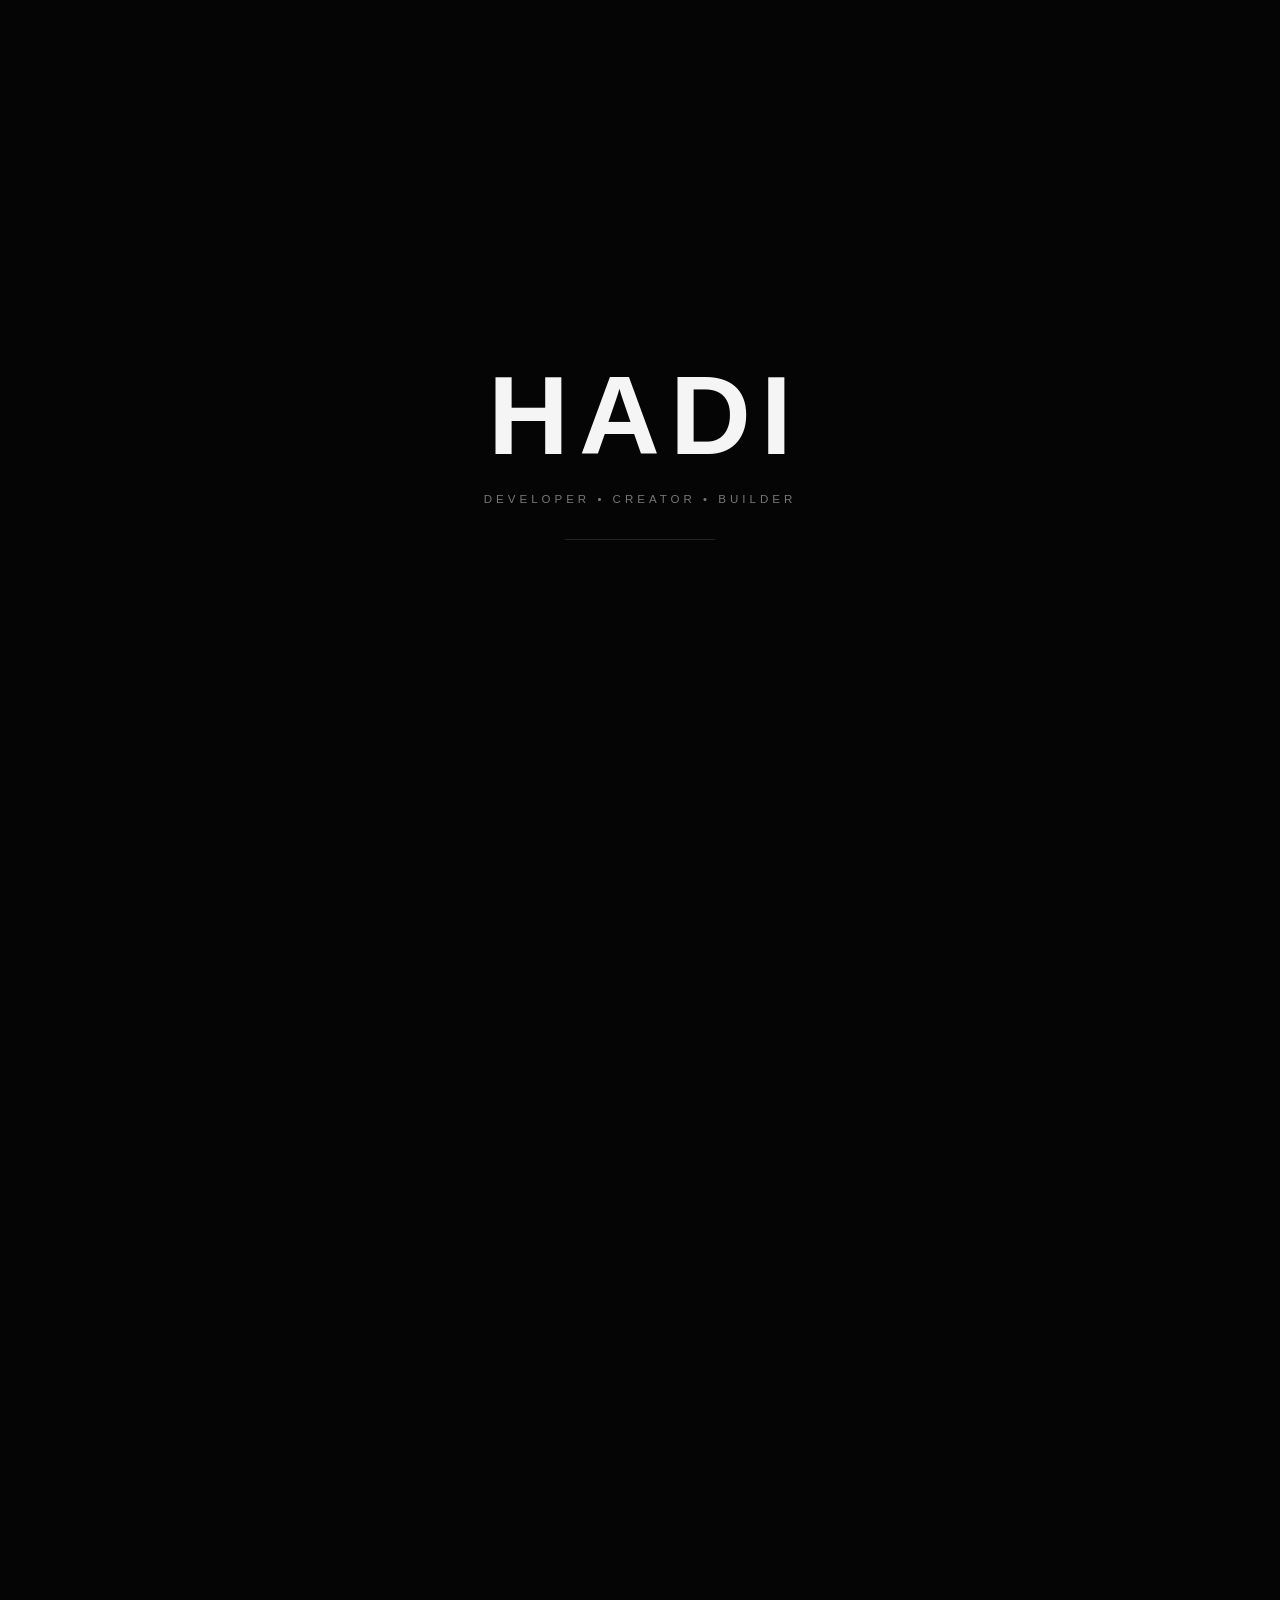
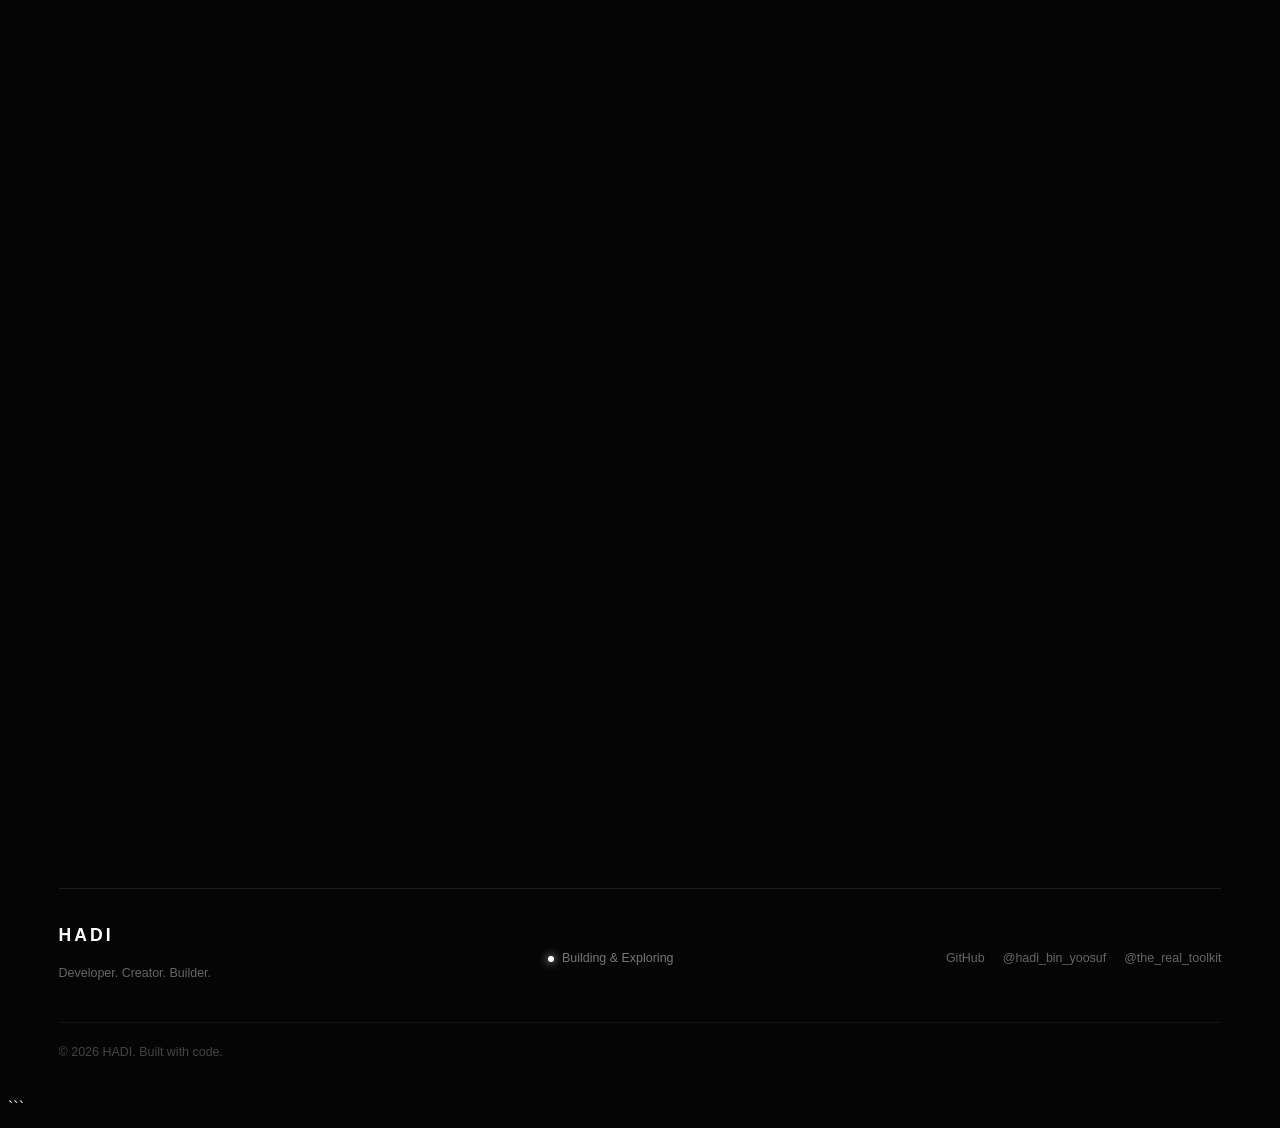
==== index.html @ 174a31fa "Remove code block formatting from index.html" ====
<!DOCTYPE html>
<html lang="en">
<head>
  <meta charset="UTF-8">

  <meta
    name="viewport"
    content="width=device-width, initial-scale=1.0"
  >

  <meta
    name="description"
    content="HADI — Developer, Creator and Builder. Explore projects, skills and digital work."
  >

  <meta
    name="keywords"
    content="HADI, developer, web developer, programmer, ROOT HUB, ROOT OS, ROOT TERMINAL HUB"
  >

  <meta name="author" content="HADI">
  <meta name="theme-color" content="#050505">

  <meta
    property="og:title"
    content="HADI — Developer Portfolio"
  >

  <meta
    property="og:description"
    content="Developer. Creator. Builder."
  >

  <meta
    property="og:type"
    content="website"
  >

  <title>HADI — Developer Portfolio</title>

  <link rel="stylesheet" href="style.css">
</head>

<body class="loading">

  <!-- LOADER -->
  <div id="loader" aria-label="Loading portfolio">
    <div class="loader-content">
      <div class="loader-logo">HADI</div>
      <div class="loader-subtitle">
        Developer • Creator • Builder
      </div>
      <div class="loader-line"></div>
    </div>
  </div>

  <!-- BACKGROUND -->
  <div class="background-glow"></div>
  <div class="grid-background"></div>

  <!-- HEADER -->
  <header id="header">

    <nav class="nav" aria-label="Main navigation">

      <a
        href="#home"
        class="logo"
        aria-label="HADI Home"
      >
        HADI
      </a>

      <button
        class="menu-btn"
        id="menuBtn"
        type="button"
        aria-label="Open navigation menu"
        aria-expanded="false"
        aria-controls="navLinks"
      >
        ☰
      </button>

      <ul class="nav-links" id="navLinks">

        <li>
          <a href="#home">Home</a>
        </li>

        <li>
          <a href="#about">About</a>
        </li>

        <li>
          <a href="#skills">Skills</a>
        </li>

        <li>
          <a href="#projects">Projects</a>
        </li>

        <li>
          <a href="#contact">Contact</a>
        </li>

      </ul>

    </nav>

  </header>

  <main>

    <!-- HERO -->
    <section class="hero" id="home">

      <div class="hero-orbit orbit-one"></div>
      <div class="hero-orbit orbit-two"></div>

      <div class="hero-content">

        <div class="hero-tag">
          <span class="status-dot"></span>
          Building & Exploring
        </div>

        <p class="hero-small">
          DIGITAL CREATOR / DEVELOPER
        </p>

        <h1>HADI</h1>

        <h2>
          Developer. Creator. Builder.
        </h2>

        <p class="hero-description">
          I build digital experiences, experiment
          with technology, and turn ideas into
          real projects.
        </p>

        <div class="hero-buttons">

          <a
            href="#projects"
            class="btn btn-primary"
          >
            Explore Projects
            <span>→</span>
          </a>

          <a
            href="#contact"
            class="btn btn-secondary"
          >
            Contact Me
          </a>

        </div>

        <div class="hero-scroll">
          <span></span>
          Scroll to explore
        </div>

      </div>

    </section>

    <!-- ABOUT -->
    <section id="about">

      <div class="section-label reveal">
        01 / About
      </div>

      <h2 class="section-title reveal">
        More than<br>
        just code.
      </h2>

      <p class="section-description reveal">
        A look at who I am, what I enjoy building,
        and the mindset behind my projects.
      </p>

      <div class="about-grid">

        <!-- PROFILE -->
        <div class="about-profile reveal">

          <div class="profile-top">
            <div class="profile-symbol">H</div>

            <div class="profile-status">
              <span></span>
              Available
            </div>
          </div>

          <div class="profile-name">
            HADI
          </div>

          <div class="profile-role">
            Developer & Creator
          </div>

          <div class="profile-line">
            Curious by nature. Builder by choice.
          </div>

          <div class="profile-details">

            <div>
              <span>Focus</span>
              <strong>Technology</strong>
            </div>

            <div>
              <span>Approach</span>
              <strong>Learn • Build • Improve</strong>
            </div>

          </div>

        </div>

        <!-- ABOUT CONTENT -->
        <div class="about-content">

          <div class="about-intro reveal">
            I like turning ideas into things
            that actually work.
          </div>

          <p class="about-text reveal">
            I'm HADI, a developer and technology
            enthusiast interested in software,
            web development and creating useful
            digital experiences.
          </p>

          <p class="about-text reveal">
            My approach is simple:
            learn, experiment, build, improve
            and repeat. Every project is an
            opportunity to understand something
            new and push my skills further.
          </p>

          <div class="about-cards">

            <div class="about-card reveal">
              <span class="card-number">01</span>
              <h3>Learn</h3>
              <p>
                Exploring new technologies,
                tools and development concepts.
              </p>
            </div>

            <div class="about-card reveal">
              <span class="card-number">02</span>
              <h3>Build</h3>
              <p>
                Turning ideas into functional
                websites and digital projects.
              </p>
            </div>

            <div class="about-card reveal">
              <span class="card-number">03</span>
              <h3>Experiment</h3>
              <p>
                Testing ideas and discovering
                better ways to solve problems.
              </p>
            </div>

            <div class="about-card reveal">
              <span class="card-number">04</span>
              <h3>Improve</h3>
              <p>
                Refining projects and developing
                technical skills.
              </p>
            </div>

          </div>

        </div>

      </div>

    </section>

    <!-- SKILLS -->
    <section id="skills">

      <div class="section-label reveal">
        02 / Skills
      </div>

      <h2 class="section-title reveal">
        Tools of<br>
        the craft.
      </h2>

      <p class="section-description reveal">
        Technologies and areas I'm exploring
        while building digital projects.
      </p>

      <div class="skills-categories">

        <div class="skill-category reveal">

          <div class="skill-category-number">
            01
          </div>

          <h3>Web</h3>

          <div class="skills-wrapper">

            <span class="skill">HTML</span>
            <span class="skill">CSS</span>
            <span class="skill">JavaScript</span>
            <span class="skill">Responsive Design</span>
            <span class="skill">UI Design</span>

          </div>

        </div>

        <div class="skill-category reveal">

          <div class="skill-category-number">
            02
          </div>

          <h3>Programming</h3>

          <div class="skills-wrapper">

            <span class="skill">JavaScript</span>
            <span class="skill">Problem Solving</span>
            <span class="skill">Logic</span>
            <span class="skill">Development</span>

          </div>

        </div>

        <div class="skill-category reveal">

          <div class="skill-category-number">
            03
          </div>

          <h3>Tools & Platforms</h3>

          <div class="skills-wrapper">

            <span class="skill">GitHub</span>
            <span class="skill">Git</span>
            <span class="skill">Web Hosting</span>
            <span class="skill">Developer Tools</span>

          </div>

        </div>

      </div>

    </section>

    <!-- PROJECTS -->
    <section id="projects">

      <div class="projects-head">

        <div>

          <div class="section-label reveal">
            03 / Projects
          </div>

          <h2 class="section-title reveal">
            Things I've<br>
            built.
          </h2>

          <p class="section-description reveal">
            A collection of projects, experiments
            and digital work I've created.
          </p>

        </div>

        <div class="projects-count reveal">
          03 Projects
        </div>

      </div>

      <div class="projects-grid">

        <!-- ROOT HUB -->
        <article class="project-card reveal">

          <div class="project-glow"></div>

          <div class="project-top">
            <span class="project-number">
              PROJECT / 01
            </span>

            <span class="project-arrow">
              ↗
            </span>
          </div>

          <div class="project-content">

            <div class="project-icon">
              RH
            </div>

            <h3 class="project-title">
              ROOT HUB
            </h3>

            <p class="project-description">
              A technology-focused digital project
              created as part of my exploration of
              development, digital experiences and
              creative ideas.
            </p>

            <div class="project-tags">
              <span class="project-tag">Web</span>
              <span class="project-tag">Development</span>
              <span class="project-tag">GitHub</span>
            </div>

          </div>

          <div class="project-actions">

            <a
              href="https://hadi-root.github.io/root-hub/"
              target="_blank"
              rel="noopener noreferrer"
              class="project-btn live"
            >
              ◉ Live Website
            </a>

            <a
              href="https://github.com/hadi-root/root-hub"
              target="_blank"
              rel="noopener noreferrer"
              class="project-btn"
            >
              &lt;/&gt; GitHub
            </a>

          </div>

        </article>

        <!-- ROOT OS -->
        <article class="project-card reveal">

          <div class="project-glow"></div>

          <div class="project-top">
            <span class="project-number">
              PROJECT / 02
            </span>

            <span class="project-arrow">
              ↗
            </span>
          </div>

          <div class="project-content">

            <div class="project-icon">
              OS
            </div>

            <h3 class="project-title">
              ROOT OS
            </h3>

            <p class="project-description">
              An experimental operating-system-inspired
              project focused on creating a unique
              digital interface and exploring software
              design.
            </p>

            <div class="project-tags">
              <span class="project-tag">OS Concept</span>
              <span class="project-tag">UI</span>
              <span class="project-tag">Development</span>
            </div>

          </div>

          <div class="project-actions">

            <a
              href="https://hadi-root.github.io/root-os/"
              target="_blank"
              rel="noopener noreferrer"
              class="project-btn live"
            >
              ◉ Live Website
            </a>

            <a
              href="https://github.com/hadi-root/root-os"
              target="_blank"
              rel="noopener noreferrer"
              class="project-btn"
            >
              &lt;/&gt; GitHub
            </a>

          </div>

        </article>

        <!-- ROOT TERMINAL HUB -->
        <article class="project-card reveal project-wide">

          <div class="project-glow"></div>

          <div class="project-top">
            <span class="project-number">
              PROJECT / 03
            </span>

            <span class="project-arrow">
              ↗
            </span>
          </div>

          <div class="project-content">

            <div class="project-icon">
              RT
            </div>

            <h3 class="project-title">
              ROOT TERMINAL HUB
            </h3>

            <p class="project-description">
              A terminal-inspired technology and
              development experience built around
              digital tools, experimentation and
              development work.
            </p>

            <div class="project-tags">
              <span class="project-tag">Web</span>
              <span class="project-tag">Terminal</span>
              <span class="project-tag">JavaScript</span>
              <span class="project-tag">GitHub</span>
            </div>

          </div>

          <div class="project-actions">

            <a
              href="https://root-terminal-hub.onrender.com/"
              target="_blank"
              rel="noopener noreferrer"
              class="project-btn live"
            >
              ◉ Live Website
            </a>

            <a
              href="https://github.com/hadi-root/root-terminal-portal"
              target="_blank"
              rel="noopener noreferrer"
              class="project-btn"
            >
              &lt;/&gt; GitHub
            </a>

          </div>

        </article>

      </div>

    </section>

    <!-- CONTACT -->
    <section
      id="contact"
      class="contact-section"
    >

      <div class="section-label reveal">
        04 / Contact
      </div>

      <h2 class="section-title reveal">
        Let's connect.
      </h2>

      <p class="section-description reveal">
        Interested in my work, want to discuss
        an idea, or simply want to connect?
        You can find me here.
      </p>

      <div class="contact-box reveal">

        <div class="contact-heading">

          <span class="contact-kicker">
            OPEN TO CONNECTIONS
          </span>

          <h3>
            Have an idea?<br>
            Let's talk.
          </h3>

          <p>
            The easiest way to reach me is through
            email or one of my developer and
            social profiles.
          </p>

        </div>

        <div class="contact-grid">

          <!-- EMAIL -->
          <a
            href="mailto:hadivga@gmail.com"
            class="contact-card"
          >

            <div class="contact-icon">@</div>

            <div class="contact-info">
              <span>Email</span>
              <strong>hadivga@gmail.com</strong>
            </div>

            <span class="contact-arrow">↗</span>

          </a>

          <!-- GITHUB -->
          <a
            href="https://github.com/hadi-root"
            target="_blank"
            rel="noopener noreferrer"
            class="contact-card"
          >

            <div class="contact-icon">
              &lt;/&gt;
            </div>

            <div class="contact-info">
              <span>GitHub</span>
              <strong>github.com/hadi-root</strong>
            </div>

            <span class="contact-arrow">↗</span>

          </a>

          <!-- INSTAGRAM 1 -->
          <a
            href="https://www.instagram.com/hadi_bin_yoosuf/"
            target="_blank"
            rel="noopener noreferrer"
            class="contact-card"
          >

            <div class="contact-icon">◎</div>

            <div class="contact-info">
              <span>Instagram</span>
              <strong>@hadi_bin_yoosuf</strong>
            </div>

            <span class="contact-arrow">↗</span>

          </a>

          <!-- INSTAGRAM 2 -->
          <a
            href="https://www.instagram.com/the_real_toolkit/"
            target="_blank"
            rel="noopener noreferrer"
            class="contact-card"
          >

            <div class="contact-icon">◎</div>

            <div class="contact-info">
              <span>Instagram</span>
              <strong>@the_real_toolkit</strong>
            </div>

            <span class="contact-arrow">↗</span>

          </a>

        </div>

      </div>

    </section>

  </main>

  <!-- FOOTER -->
  <footer>

    <div class="footer-main">

      <a
        href="#home"
        class="footer-logo"
      >
        HADI
      </a>

      <p>
        Developer. Creator. Builder.
      </p>

    </div>

    <div class="footer-status">
      <span class="footer-status-dot"></span>
      <span>Building & Exploring</span>
    </div>

    <div class="footer-links">

      <a
        href="https://github.com/hadi-root"
        target="_blank"
        rel="noopener noreferrer"
      >
        GitHub
      </a>

      <a
        href="https://www.instagram.com/hadi_bin_yoosuf/"
        target="_blank"
        rel="noopener noreferrer"
      >
        @hadi_bin_yoosuf
      </a>

      <a
        href="https://www.instagram.com/the_real_toolkit/"
        target="_blank"
        rel="noopener noreferrer"
      >
        @the_real_toolkit
      </a>

    </div>

    <div class="footer-bottom">
      © 2026 HADI. Built with code.
    </div>

  </footer>

  <script src="script.js"></script>

</body>
</html>
```
---- style.css ----
```css
/* =========================================================
   HADI PORTFOLIO
   GLOBAL
========================================================= */

* {
  margin: 0;
  padding: 0;
  box-sizing: border-box;
  scroll-behavior: smooth;
}

:root {
  --bg: #050505;
  --bg-soft: #090909;
  --card: #0d0d0d;
  --card-hover: #151515;

  --text: #f5f5f5;
  --muted: #999;
  --muted-dark: #666;

  --line: rgba(255,255,255,0.10);
  --line-hover: rgba(255,255,255,0.28);

  --white: #fff;
  --black: #000;

  --max-width: 1180px;
}

html {
  background: var(--bg);
  overflow-x: hidden;
}

body {
  font-family:
    Arial,
    Helvetica,
    sans-serif;

  background: var(--bg);
  color: var(--text);

  line-height: 1.6;
  overflow-x: hidden;
}

body.loading {
  overflow: hidden;
}

body::-webkit-scrollbar {
  width: 8px;
}

body::-webkit-scrollbar-track {
  background: #050505;
}

body::-webkit-scrollbar-thumb {
  background: #292929;
  border-radius: 20px;
}

a {
  color: inherit;
  text-decoration: none;
}

button {
  font: inherit;
}

::selection {
  background: white;
  color: black;
}


/* =========================================================
   LOADER
========================================================= */

#loader {
  position: fixed;
  inset: 0;
  z-index: 9999;

  background: #050505;

  display: flex;
  align-items: center;
  justify-content: center;
  flex-direction: column;

  transition:
    opacity 0.7s ease,
    visibility 0.7s ease;
}

#loader.hidden {
  opacity: 0;
  visibility: hidden;
  pointer-events: none;
}

.loader-content {
  text-align: center;
  animation:
    loaderContentIn 0.8s
    cubic-bezier(.16,1,.3,1);
}

.loader-logo {
  font-size:
    clamp(3.5rem, 12vw, 7rem);

  font-weight: 900;
  letter-spacing: 10px;
  margin-left: 10px;
  line-height: 1;

  animation:
    loaderPulse 2s
    ease-in-out
    infinite;
}

.loader-subtitle {
  margin-top: 18px;

  color: #777;

  font-size: 0.72rem;

  text-transform: uppercase;
  letter-spacing: 4px;
}

.loader-line {
  width: 150px;
  height: 1px;

  margin: 30px auto 0;

  background: rgba(255,255,255,0.12);

  position: relative;
  overflow: hidden;
}

.loader-line::after {
  content: "";

  position: absolute;
  inset: 0;

  background: white;

  transform: translateX(-100%);

  animation:
    loadingLine 1.3s
    ease-in-out
    infinite;
}

@keyframes loaderContentIn {
  from {
    opacity: 0;
    transform: translateY(25px) scale(.96);
  }

  to {
    opacity: 1;
    transform: translateY(0) scale(1);
  }
}

@keyframes loaderPulse {
  0%, 100% {
    opacity: .7;
    transform: scale(1);
  }

  50% {
    opacity: 1;
    transform: scale(1.025);
  }
}

@keyframes loadingLine {
  0% {
    transform: translateX(-100%);
  }

  50% {
    transform: translateX(0);
  }

  100% {
    transform: translateX(100%);
  }
}


/* =========================================================
   BACKGROUND
========================================================= */

.background-glow {
  position: fixed;
  inset: 0;

  z-index: -3;
  pointer-events: none;
  overflow: hidden;
}

.background-glow::before,
.background-glow::after {
  content: "";

  position: absolute;

  width: 420px;
  height: 420px;

  border-radius: 50%;

  background: white;

  filter: blur(120px);

  opacity: .055;

  animation:
    floatingGlow 14s
    ease-in-out
    infinite alternate;
}

.background-glow::before {
  top: 5%;
  left: -220px;
}

.background-glow::after {
  top: 55%;
  right: -220px;

  animation-delay: -5s;
}

.grid-background {
  position: fixed;
  inset: 0;

  z-index: -4;
  pointer-events: none;

  opacity: .035;

  background-image:
    linear-gradient(
      rgba(255,255,255,.4) 1px,
      transparent 1px
    ),
    linear-gradient(
      90deg,
      rgba(255,255,255,.4) 1px,
      transparent 1px
    );

  background-size: 55px 55px;

  mask-image:
    linear-gradient(
      to bottom,
      black,
      transparent 90%
    );
}

@keyframes floatingGlow {
  from {
    transform:
      translate3d(0,0,0)
      scale(1);
  }

  to {
    transform:
      translate3d(100px,70px,0)
      scale(1.25);
  }
}


/* =========================================================
   HEADER
========================================================= */

header {
  position: fixed;

  top: 0;
  left: 0;

  width: 100%;

  z-index: 1000;

  background:
    rgba(5,5,5,.68);

  backdrop-filter: blur(18px);
  -webkit-backdrop-filter: blur(18px);

  border-bottom:
    1px solid transparent;

  transition: .35s ease;
}

header.scrolled {
  background:
    rgba(5,5,5,.92);

  border-bottom-color:
    var(--line);
}

.nav {
  width:
    min(92%, var(--max-width));

  height: 76px;

  margin: auto;

  display: flex;

  align-items: center;
  justify-content: space-between;
}

.logo {
  font-size: 1.5rem;

  font-weight: 900;

  letter-spacing: 4px;

  transition: .3s ease;
}

.logo:hover {
  opacity: .6;
  transform: translateX(3px);
}

.nav-links {
  display: flex;

  align-items: center;

  gap: 30px;

  list-style: none;
}

.nav-links a {
  position: relative;

  color: #aaa;

  font-size: .92rem;

  transition: color .3s ease;
}

.nav-links a::after {
  content: "";

  position: absolute;

  left: 0;
  bottom: -7px;

  width: 0;
  height: 1px;

  background: white;

  transition: width .3s ease;
}

.nav-links a:hover {
  color: white;
}

.nav-links a:hover::after {
  width: 100%;
}

.menu-btn {
  display: none;

  width: 42px;
  height: 42px;

  border:
    1px solid var(--line);

  border-radius: 9px;

  background: transparent;
  color: white;

  cursor: pointer;

  transition: .3s ease;
}

.menu-btn:hover {
  background: white;
  color: black;
}


/* =========================================================
   GLOBAL SECTIONS
========================================================= */

section {
  width:
    min(92%, var(--max-width));

  margin: auto;

  padding: 120px 0;
}

.section-label {
  color: #777;

  text-transform: uppercase;

  letter-spacing: 4px;

  font-size: .75rem;

  margin-bottom: 14px;
}

.section-title {
  font-size:
    clamp(2.5rem, 5vw, 4rem);

  line-height: 1.02;

  letter-spacing: -2px;

  margin-bottom: 20px;
}

.section-description {
  color: var(--muted);

  max-width: 700px;

  font-size: 1rem;
}


/* =========================================================
   BUTTONS
========================================================= */

.btn {
  position: relative;

  overflow: hidden;

  padding: 13px 20px;

  border:
    1px solid var(--line);

  border-radius: 9px;

  display: inline-flex;

  align-items: center;
  justify-content: center;

  gap: 10px;

  font-size: .9rem;

  transition:
    transform .3s ease,
    background .3s ease,
    color .3s ease;
}

.btn::before {
  content: "";

  position: absolute;

  top: 0;
  left: -120%;

  width: 80%;
  height: 100%;

  background:
    linear-gradient(
      90deg,
      transparent,
      rgba(255,255,255,.35),
      transparent
    );

  transform: skewX(-20deg);

  transition: left .6s ease;
}

.btn:hover::before {
  left: 140%;
}

.btn-primary {
  background: white;
  color: black;
  border-color: white;
}

.btn-primary:hover {
  background: #ddd;
  transform: translateY(-4px);
}

.btn-secondary {
  background: #0c0c0c;
  color: white;
}

.btn-secondary:hover {
  background: #181818;
  transform: translateY(-4px);
}


/* =========================================================
   HERO
========================================================= */

.hero {
  min-height: 100vh;

  display: flex;
  align-items: center;

  padding-top: 110px;

  position: relative;

  overflow: hidden;
}

.hero-content {
  max-width: 900px;
  position: relative;
  z-index: 2;
}

.hero-tag {
  display: inline-flex;

  align-items: center;

  gap: 9px;

  padding: 8px 13px;

  border:
    1px solid var(--line);

  border-radius: 30px;

  color: #aaa;

  font-size: .8rem;

  background:
    rgba(255,255,255,.025);

  margin-bottom: 20px;

  animation:
    fadeUp .8s ease forwards;
}

.status-dot,
.footer-status-dot {
  width: 7px;
  height: 7px;

  border-radius: 50%;

  background: white;

  box-shadow:
    0 0 10px white;

  animation:
    pulseDot 2s
    ease-in-out
    infinite;
}

.hero-small {
  color: #666;

  letter-spacing: 4px;

  font-size: .68rem;

  margin-bottom: 18px;

  animation:
    fadeUp .8s ease .1s forwards;

  opacity: 0;
}

.hero h1 {
  font-size:
    clamp(4.5rem, 14vw, 10rem);

  line-height: .82;

  letter-spacing: -8px;

  font-weight: 900;

  margin-bottom: 30px;

  animation:
    heroTitleIn 1s
    cubic-bezier(.16,1,.3,1)
    .15s
    forwards;

  opacity: 0;
}

.hero h2 {
  color: #c8c8c8;

  font-size:
    clamp(1.25rem, 3vw, 2rem);

  font-weight: 400;

  margin-bottom: 18px;

  animation:
    fadeUp .8s ease .5s forwards;

  opacity: 0;
}

.hero-description {
  max-width: 650px;

  color: var(--muted);

  font-size: 1.05rem;

  animation:
    fadeUp .8s ease .65s forwards;

  opacity: 0;
}

.hero-buttons {
  display: flex;

  gap: 12px;

  margin-top: 35px;

  flex-wrap: wrap;

  animation:
    fadeUp .8s ease .8s forwards;

  opacity: 0;
}

.hero-scroll {
  display: flex;

  align-items: center;

  gap: 12px;

  margin-top: 55px;

  color: #555;

  font-size: .7rem;

  text-transform: uppercase;

  letter-spacing: 3px;

  animation:
    fadeUp .8s ease 1s forwards;

  opacity: 0;
}

.hero-scroll span {
  width: 35px;
  height: 1px;

  background: #555;
}

.hero-orbit {
  position: absolute;

  width: 500px;
  height: 500px;

  border:
    1px solid rgba(255,255,255,.035);

  border-radius: 50%;

  right: -220px;

  top: 50%;

  transform: translateY(-50%);

  animation:
    orbitFloat 12s
    ease-in-out
    infinite;
}

.orbit-two {
  width: 350px;
  height: 350px;

  right: -140px;

  animation-delay: -4s;
}

@keyframes heroTitleIn {
  from {
    opacity: 0;
    transform:
      translateY(50px)
      scale(.96);
  }

  to {
    opacity: 1;
    transform:
      translateY(0)
      scale(1);
  }
}

@keyframes fadeUp {
  from {
    opacity: 0;
    transform: translateY(25px);
  }

  to {
    opacity: 1;
    transform: translateY(0);
  }
}

@keyframes pulseDot {
  0%,100% {
    opacity: .45;
    transform: scale(.85);
  }

  50% {
    opacity: 1;
    transform: scale(1.2);
  }
}

@keyframes orbitFloat {
  0%,100% {
    transform:
      translateY(-50%)
      rotate(0deg);
  }

  50% {
    transform:
      translateY(-50%)
      rotate(8deg)
      scale(1.05);
  }
}


/* =========================================================
   ABOUT
========================================================= */

.about-grid {
  display: grid;

  grid-template-columns:
    1fr 1.5fr;

  gap: 70px;

  margin-top: 50px;

  align-items: start;
}

.about-profile {
  border:
    1px solid var(--line);

  background:
    linear-gradient(
      145deg,
      #111,
      #080808
    );

  padding: 35px;

  border-radius: 18px;

  position: sticky;

  top: 110px;

  transition: .4s ease;
}

.about-profile:hover {
  transform: translateY(-6px);
  border-color: var(--line-hover);
}

.profile-top {
  display: flex;

  justify-content: space-between;

  align-items: flex-start;

  margin-bottom: 25px;
}

.profile-symbol {
  width: 85px;
  height: 85px;

  display: flex;

  align-items: center;
  justify-content: center;

  border:
    1px solid var(--line);

  border-radius: 50%;

  font-size: 1.8rem;

  font-weight: 900;

  transition: .5s ease;
}

.about-profile:hover .profile-symbol {
  transform: rotate(360deg);
}

.profile-status {
  display: flex;

  align-items: center;

  gap: 7px;

  color: #777;

  font-size: .7rem;

  text-transform: uppercase;

  letter-spacing: 1px;
}

.profile-status span {
  width: 6px;
  height: 6px;

  border-radius: 50%;

  background: #aaa;
}

.profile-name {
  font-size: 2rem;

  font-weight: 800;

  margin-bottom: 5px;
}

.profile-role {
  color: #888;

  margin-bottom: 25px;
}

.profile-line {
  border-top:
    1px solid var(--line);

  padding-top: 20px;

  color: #aaa;

  font-size: .9rem;
}

.profile-details {
  display: grid;

  gap: 15px;

  margin-top: 25px;

  padding-top: 20px;

  border-top:
    1px solid var(--line);
}

.profile-details span {
  display: block;

  color: #666;

  text-transform: uppercase;

  letter-spacing: 2px;

  font-size: .65rem;

  margin-bottom: 3px;
}

.profile-details strong {
  font-size: .82rem;

  font-weight: 500;

  color: #bbb;
}

.about-content {
  display: flex;

  flex-direction: column;

  gap: 30px;
}

.about-intro {
  font-size:
    clamp(1.5rem, 3vw, 2.2rem);

  line-height: 1.3;

  color: #eee;
}

.about-text {
  color: var(--muted);

  font-size: 1rem;

  max-width: 720px;
}

.about-cards {
  display: grid;

  grid-template-columns:
    repeat(2, 1fr);

  gap: 15px;
}

.about-card {
  border:
    1px solid var(--line);

  background: var(--card);

  padding: 25px;

  border-radius: 14px;

  transition: .35s ease;
}

.about-card:hover {
  transform: translateY(-7px);

  background: var(--card-hover);

  border-color: var(--line-hover);
}

.card-number {
  display: block;

  color: #555;

  font-size: .7rem;

  letter-spacing: 2px;

  margin-bottom: 15px;
}

.about-card h3 {
  margin-bottom: 8px;

  font-size: 1rem;
}

.about-card p {
  color: var(--muted);

  font-size: .88rem;
}


/* =========================================================
   SKILLS
========================================================= */

.skills-categories {
  margin-top: 50px;

  display: grid;

  grid-template-columns:
    repeat(3, 1fr);

  gap: 18px;
}

.skill-category {
  border:
    1px solid var(--line);

  background:
    linear-gradient(
      145deg,
      #101010,
      #080808
    );

  border-radius: 16px;

  padding: 28px;

  transition: .35s ease;
}

.skill-category:hover {
  transform: translateY(-7px);

  border-color:
    var(--line-hover);
}

.skill-category-number {
  color: #555;

  font-size: .7rem;

  letter-spacing: 2px;

  margin-bottom: 18px;
}

.skill-category h3 {
  font-size: 1.3rem;

  margin-bottom: 20px;
}

.skills-wrapper {
  display: flex;

  flex-wrap: wrap;

  gap: 8px;
}

.skill {
  padding:
    8px 12px;

  border:
    1px solid var(--line);

  border-radius: 20px;

  background: #0d0d0d;

  color: #aaa;

  font-size: .76rem;

  transition: .3s ease;
}

.skill:hover {
  color: black;

  background: white;

  border-color: white;

  transform:
    translateY(-3px);
}


/* =========================================================
   PROJECTS
========================================================= */

.projects-head {
  display: flex;

  justify-content: space-between;

  align-items: end;

  gap: 30px;

  margin-bottom: 45px;
}

.projects-count {
  color: #666;

  font-size: .8rem;

  white-space: nowrap;

  padding-bottom: 10px;
}

.projects-grid {
  display: grid;

  grid-template-columns:
    repeat(2, 1fr);

  gap: 20px;
}

.project-card {
  min-height: 420px;

  border:
    1px solid var(--line);

  background:
    linear-gradient(
      145deg,
      #111,
      #080808
    );

  border-radius: 18px;

  padding: 30px;

  display: flex;

  flex-direction: column;

  justify-content: space-between;

  position: relative;

  overflow: hidden;

  transition:
    transform .45s
    cubic-bezier(.16,1,.3,1),
    border-color .3s ease;
}

.project-wide {
  grid-column: 1 / -1;

  min-height: 360px;
}

.project-card:hover {
  transform:
    translateY(-10px);

  border-color:
    var(--line-hover);
}

.project-glow {
  position: absolute;

  width: 260px;
  height: 260px;

  border-radius: 50%;

  background: white;

  opacity: .025;

  filter: blur(60px);

  top: -130px;
  right: -130px;

  transition: .6s ease;
}

.project-card:hover .project-glow {
  transform: scale(1.6);
  opacity: .05;
}

.project-top {
  display: flex;

  justify-content: space-between;

  align-items: center;

  position: relative;

  z-index: 1;
}

.project-number {
  color: #666;

  font-size: .75rem;

  letter-spacing: 2px;
}

.project-arrow {
  color: #666;

  font-size: 1.2rem;

  transition: .3s ease;
}

.project-card:hover .project-arrow {
  color: white;

  transform:
    translate(4px,-4px);
}

.project-content {
  position: relative;

  z-index: 1;
}

.project-icon {
  width: 55px;
  height: 55px;

  display: flex;

  align-items: center;
  justify-content: center;

  border:
    1px solid var(--line);

  border-radius: 12px;

  color: white;

  font-size: .8rem;

  font-weight: 800;

  letter-spacing: 1px;

  margin-bottom: 20px;

  transition: .4s ease;
}

.project-card:hover .project-icon {
  background: white;

  color: black;

  transform:
    rotate(-5deg)
    scale(1.08);
}

.project-title {
  font-size: 2rem;

  margin-bottom: 12px;

  transition: .3s ease;
}

.project-card:hover .project-title {
  transform:
    translateX(5px);
}

.project-description {
  color: var(--muted);

  max-width: 700px;

  font-size: .92rem;
}

.project-tags {
  display: flex;

  flex-wrap: wrap;

  gap: 7px;

  margin-top: 20px;
}

.project-tag {
  border:
    1px solid var(--line);

  padding:
    5px 9px;

  border-radius: 5px;

  color: #888;

  font-size: .7rem;
}

.project-actions {
  position: relative;

  z-index: 2;

  display: flex;

  flex-wrap: wrap;

  gap: 10px;

  margin-top: 30px;
}

.project-btn {
  padding:
    10px 15px;

  border:
    1px solid var(--line);

  border-radius: 8px;

  font-size: .8rem;

  display: inline-flex;

  align-items: center;

  justify-content: center;

  gap: 7px;

  transition: .3s ease;
}

.project-btn:hover {
  transform: translateY(-4px);

  background: white;

  color: black;

  border-color: white;
}

.project-btn.live {
  background: white;

  color: black;

  border-color: white;
}

.project-btn.live:hover {
  background: #ddd;
}


/* =========================================================
   CONTACT
========================================================= */

.contact-section {
  padding-bottom: 90px;
}

.contact-box {
  margin-top: 50px;

  border:
    1px solid var(--line);

  border-radius: 22px;

  background:
    radial-gradient(
      circle at top right,
      rgba(255,255,255,.07),
      transparent 35%
    ),
    linear-gradient(
      145deg,
      #111,
      #070707
    );

  padding: 55px;

  transition: .4s ease;
}

.contact-box:hover {
  border-color:
    var(--line-hover);
}

.contact-kicker {
  display: block;

  color: #666;

  font-size: .68rem;

  letter-spacing: 3px;

  margin-bottom: 18px;
}

.contact-box h3 {
  font-size:
    clamp(2.3rem, 5vw, 4rem);

  line-height: 1;

  letter-spacing: -2px;

  margin-bottom: 18px;
}

.contact-heading > p {
  color: var(--muted);

  max-width: 650px;

  margin-bottom: 35px;
}

.contact-grid {
  display: grid;

  grid-template-columns:
    repeat(2, 1fr);

  gap: 14px;
}

.contact-card {
  display: flex;

  align-items: center;

  gap: 17px;

  border:
    1px solid var(--line);

  background:
    rgba(255,255,255,.025);

  padding: 20px;

  border-radius: 13px;

  transition: .35s ease;
}

.contact-card:hover {
  background:
    rgba(255,255,255,.07);

  transform: translateY(-5px);

  border-color:
    var(--line-hover);
}

.contact-icon {
  width: 43px;
  height: 43px;

  flex-shrink: 0;

  display: flex;

  align-items: center;
  justify-content: center;

  border:
    1px solid var(--line);

  border-radius: 10px;

  font-size: 1rem;

  transition: .3s ease;
}

.contact-card:hover .contact-icon {
  background: white;

  color: black;

  transform:
    rotate(-5deg)
    scale(1.08);
}

.contact-info {
  min-width: 0;
}

.contact-info span {
  display: block;

  color: #777;

  font-size: .7rem;

  text-transform: uppercase;

  letter-spacing: 2px;

  margin-bottom: 3px;
}

.contact-info strong {
  font-size: .9rem;

  font-weight: 500;

  word-break: break-word;
}

.contact-arrow {
  margin-left: auto;

  color: #555;

  transition: .3s ease;
}

.contact-card:hover .contact-arrow {
  color: white;

  transform:
    translate(3px,-3px);
}


/* =========================================================
   FOOTER
========================================================= */

footer {
  width:
    min(92%, var(--max-width));

  margin: auto;

  border-top:
    1px solid var(--line);

  padding: 32px 0;

  display: grid;

  grid-template-columns:
    1.3fr 1fr 1.5fr;

  align-items: center;

  gap: 25px;

  color: #666;

  font-size: .78rem;
}

.footer-main {
  display: flex;

  flex-direction: column;

  gap: 3px;
}

.footer-logo {
  color: white;

  font-size: 1.1rem;

  font-weight: 900;

  letter-spacing: 3px;
}

.footer-status {
  display: flex;

  align-items: center;

  justify-content: center;

  gap: 8px;

  color: #777;
}

.footer-status-dot {
  width: 6px;
  height: 6px;
}

.footer-links {
  display: flex;

  justify-content: flex-end;

  gap: 18px;

  flex-wrap: wrap;
}

.footer-links a {
  transition: .3s ease;
}

.footer-links a:hover {
  color: white;
}

.footer-bottom {
  grid-column: 1 / -1;

  padding-top: 20px;

  border-top:
    1px solid rgba(255,255,255,.05);

  color: #444;
}


/* =========================================================
   SCROLL REVEAL
========================================================= */

.reveal {
  opacity: 0;

  transform:
    translateY(30px);

  transition:
    opacity .8s ease,
    transform .8s
    cubic-bezier(.16,1,.3,1);
}

.reveal.visible {
  opacity: 1;

  transform:
    translateY(0);
}


/* =========================================================
   MOBILE
========================================================= */

@media (max-width: 900px) {

  .nav {
    height: 68px;
  }

  .menu-btn {
    display: block;
  }

  .nav-links {
    display: none;

    position: absolute;

    top: 68px;
    left: 0;

    width: 100%;

    background:
      rgba(5,5,5,.97);

    border-bottom:
      1px solid var(--line);

    padding: 22px 4%;

    flex-direction: column;

    align-items: flex-start;

    gap: 20px;
  }

  .nav-links.active {
    display: flex;

    animation:
      mobileMenuIn .3s ease;
  }

  .about-grid {
    grid-template-columns: 1fr;

    gap: 35px;
  }

  .about-profile {
    position: static;
  }

  .skills-categories {
    grid-template-columns: 1fr;
  }

  .projects-head {
    align-items: flex-start;
  }

  .projects-grid {
    grid-template-columns: 1fr;
  }

  .project-wide {
    grid-column: auto;
  }

  footer {
    grid-template-columns: 1fr;
  }

  .footer-status {
    justify-content: flex-start;
  }

  .footer-links {
    justify-content: flex-start;
  }

  .footer-bottom {
    grid-column: auto;
  }

  .hero-orbit {
    right: -300px;
  }

  @keyframes mobileMenuIn {
    from {
      opacity: 0;
      transform: translateY(-10px);
    }

    to {
      opacity: 1;
      transform: translateY(0);
    }
  }
}


/* =========================================================
   SMALL MOBILE
========================================================= */

@media (max-width: 560px) {

  section {
    padding: 85px 0;
  }

  .hero {
    min-height: 92vh;

    padding-top: 90px;
  }

  .hero h1 {
    font-size: 4.4rem;

    letter-spacing: -5px;
  }

  .hero h2 {
    font-size: 1.25rem;
  }

  .hero-description {
    font-size: .95rem;
  }

  .hero-buttons {
    flex-direction: column;

    align-items: stretch;
  }

  .hero-buttons .btn {
    width: 100%;
  }

  .hero-scroll {
    margin-top: 40px;
  }

  .about-cards {
    grid-template-columns: 1fr;
  }

  .project-card {
    min-height: 390px;

    padding: 24px;
  }

  .project-title {
    font-size: 1.7rem;
  }

  .project-actions {
    flex-direction: column;
  }

  .project-btn {
    width: 100%;
  }

  .contact-box {
    padding: 28px 20px;
  }

  .contact-box h3 {
    font-size: 2.4rem;
  }

  .contact-grid {
    grid-template-columns: 1fr;
  }

  .contact-card {
    padding: 16px;
  }

  footer {
    padding: 25px 0;
  }
}


/* =========================================================
   REDUCED MOTION
========================================================= */

@media (prefers-reduced-motion: reduce) {

  *,
  *::before,
  *::after {
    animation-duration:
      .01ms !important;

    animation-iteration-count:
      1 !important;

    transition-duration:
      .01ms !important;

    scroll-behavior:
      auto !important;
  }

  .reveal {
    opacity: 1;
    transform: none;
  }

  #loader {
    transition: none;
  }
}
```
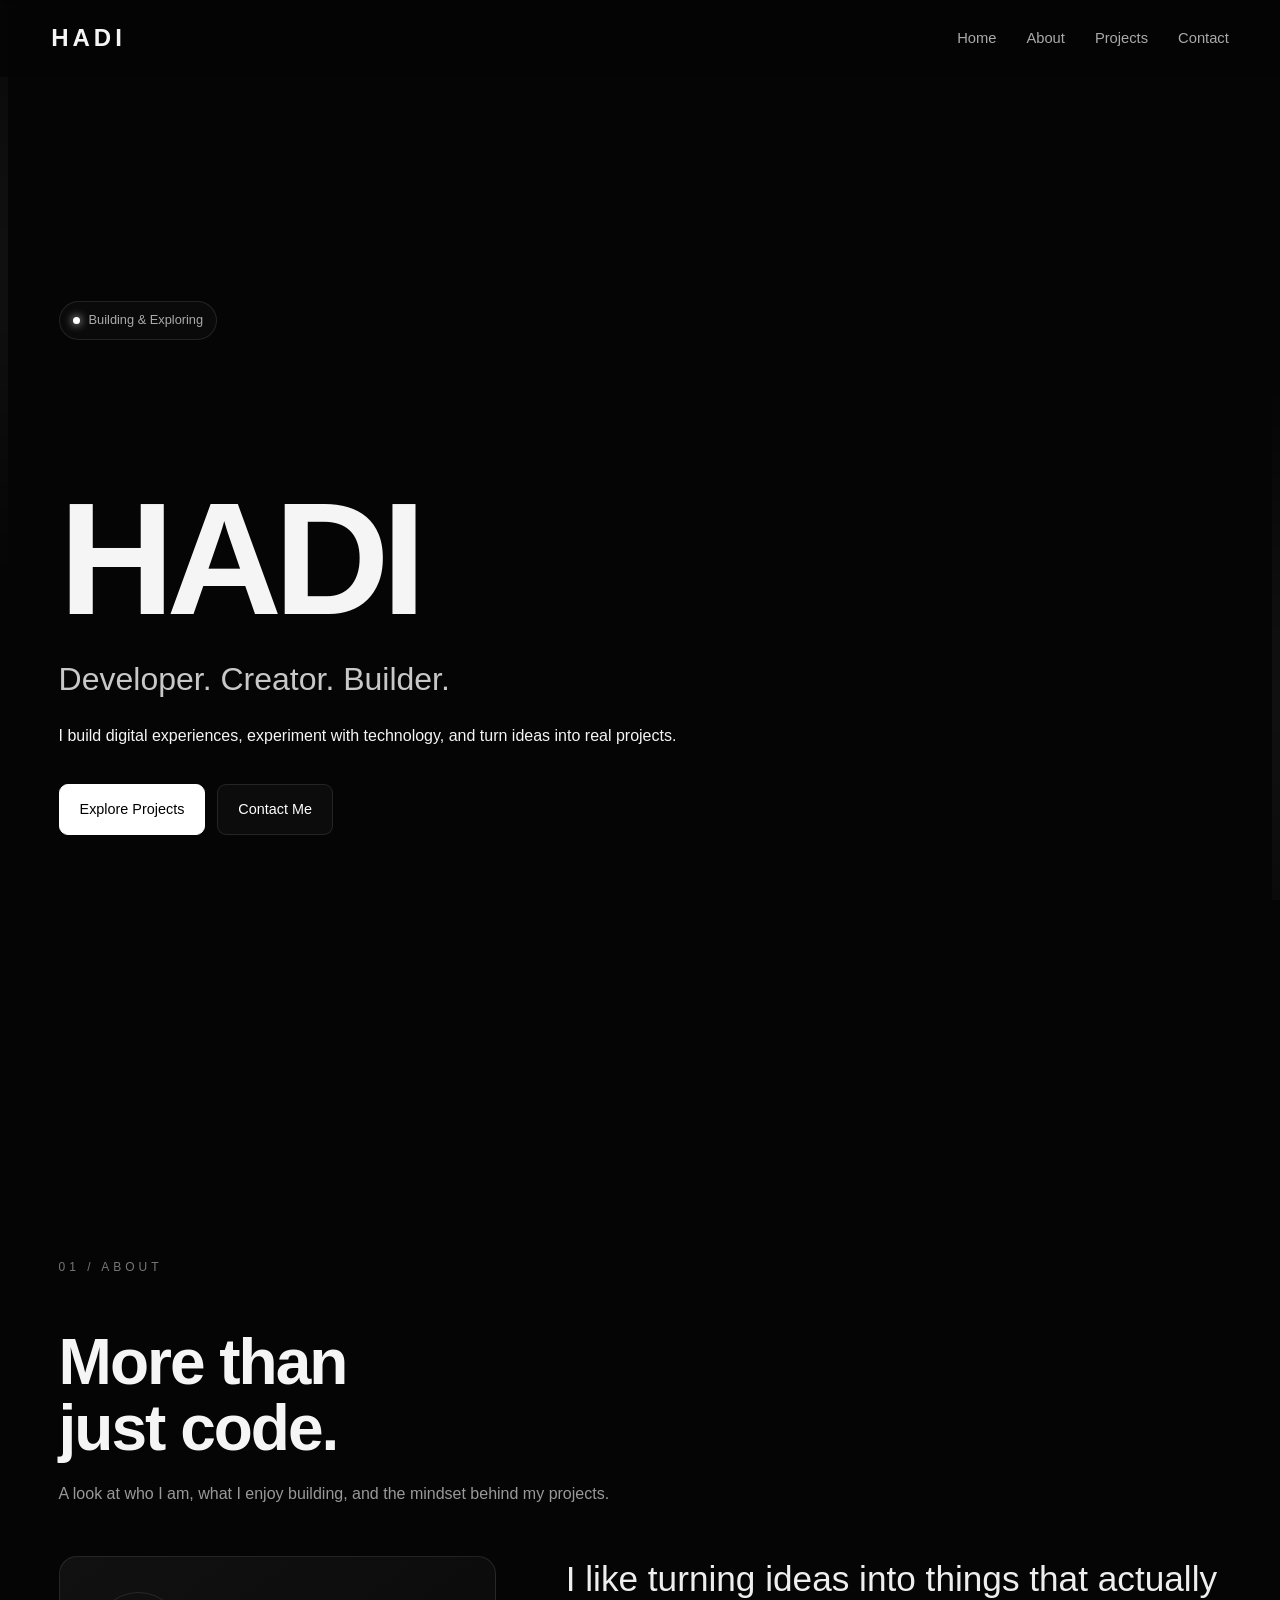
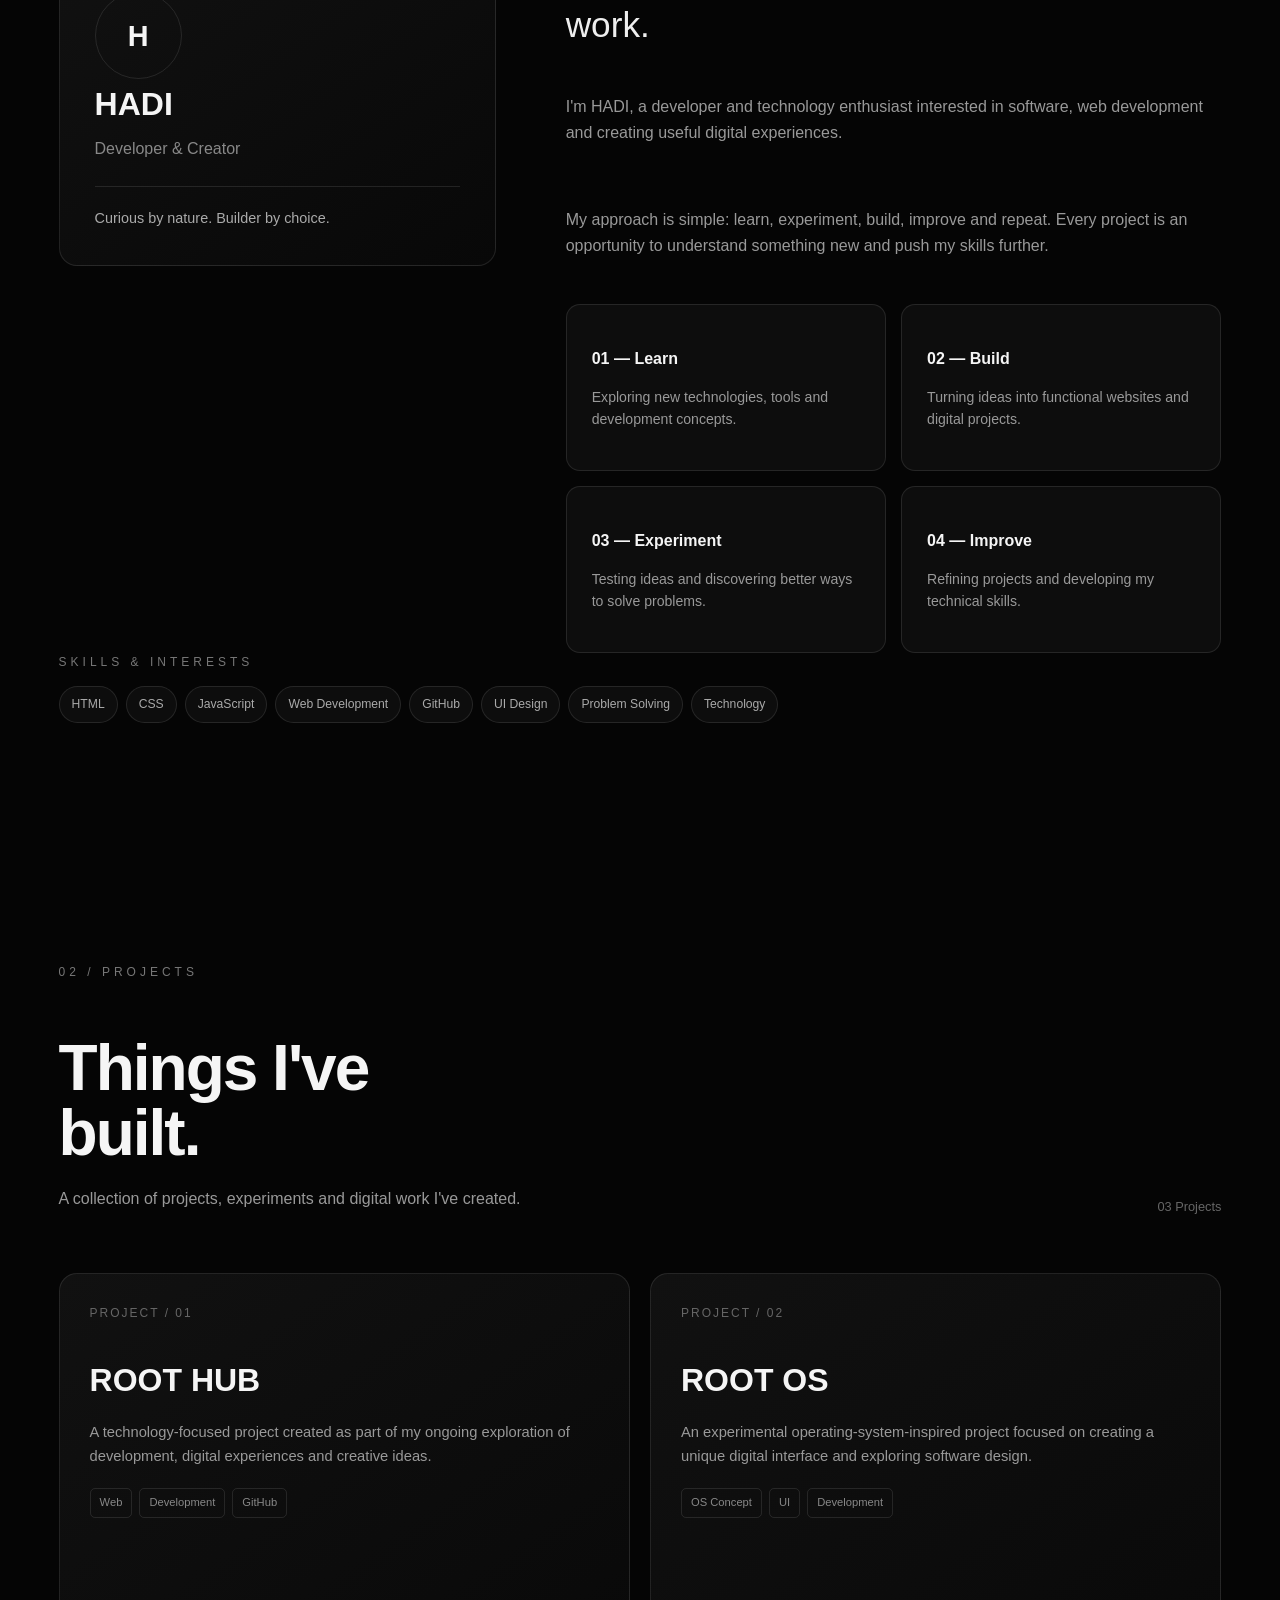
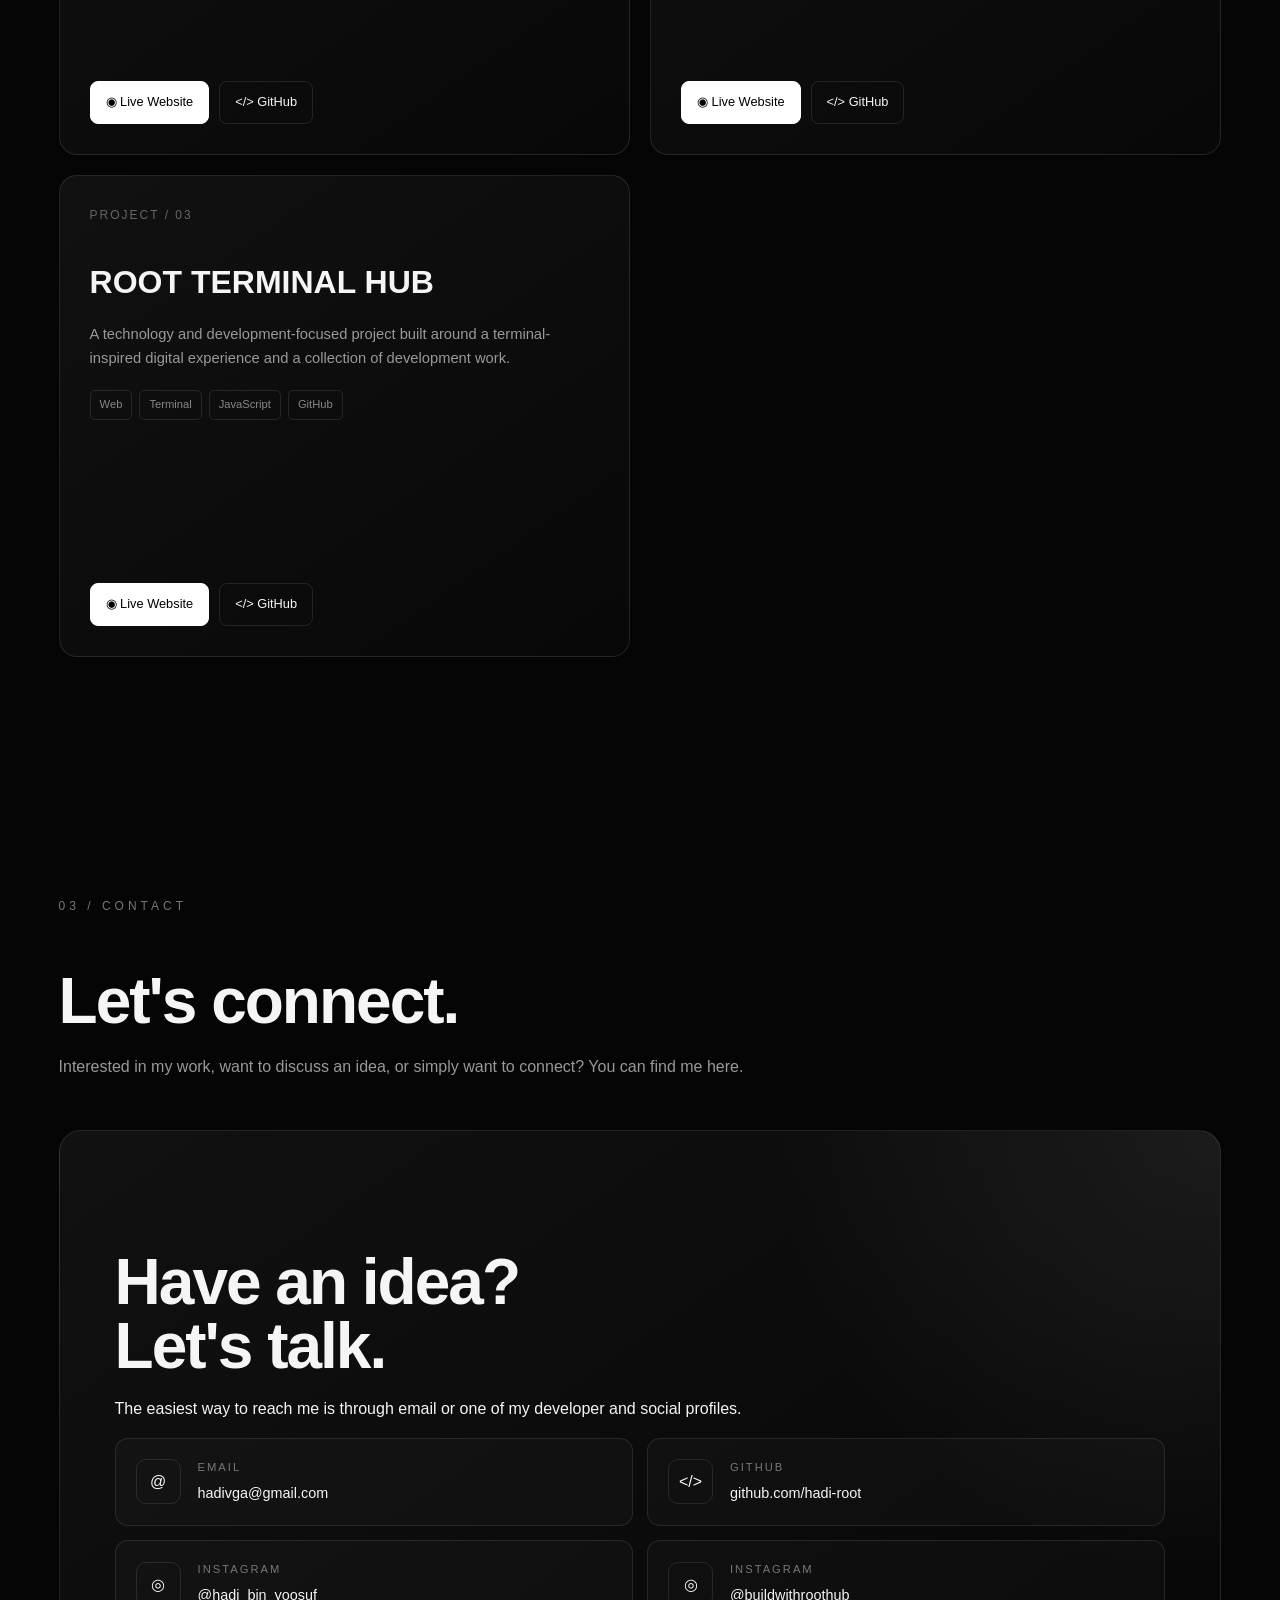
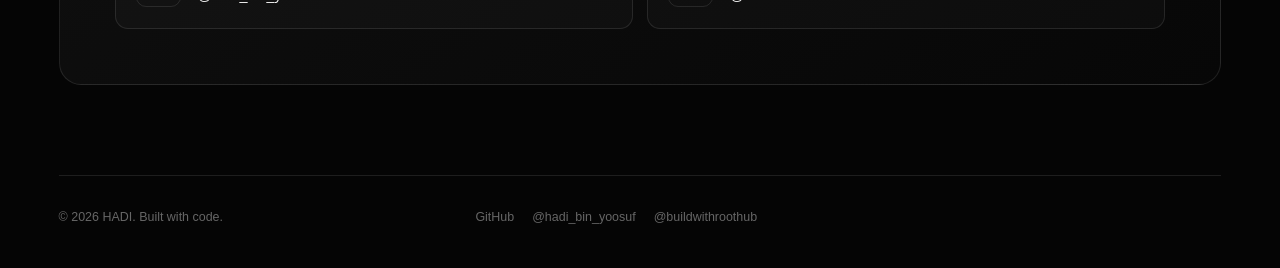
==== commit 1cdf3bf4: "Update index.html" ====
--- a/index.html
+++ b/index.html
@@ -1,6 +1,8 @@
 <!DOCTYPE html>
 <html lang="en">
+
 <head>
+
   <meta charset="UTF-8">
 
   <meta
@@ -14,54 +16,76 @@
   >
 
   <meta
-    name="keywords"
-    content="HADI, developer, web developer, programmer, ROOT HUB, ROOT OS, ROOT TERMINAL HUB"
+    name="theme-color"
+    content="#050505"
   >
 
-  <meta name="author" content="HADI">
-  <meta name="theme-color" content="#050505">
-
   <meta
-    property="og:title"
-    content="HADI — Developer Portfolio"
+    name="author"
+    content="HADI"
   >
 
   <meta
-    property="og:description"
-    content="Developer. Creator. Builder."
+    name="robots"
+    content="index, follow"
   >
 
-  <meta
-    property="og:type"
-    content="website"
+  <title>HADI — Developer Portfolio</title>
+
+  <link
+    rel="stylesheet"
+    href="style.css"
   >
 
-  <title>HADI — Developer Portfolio</title>
-
-  <link rel="stylesheet" href="style.css">
 </head>
 
+
 <body class="loading">
 
-  <!-- LOADER -->
-  <div id="loader" aria-label="Loading portfolio">
+
+  <!-- =====================================================
+       INTRO LOADER
+  ====================================================== -->
+
+  <div
+    id="loader"
+    aria-label="Loading portfolio"
+  >
+
     <div class="loader-content">
-      <div class="loader-logo">HADI</div>
+
+      <div class="loader-logo">
+        HADI
+      </div>
+
       <div class="loader-subtitle">
         Developer • Creator • Builder
       </div>
+
       <div class="loader-line"></div>
+
     </div>
+
   </div>
 
-  <!-- BACKGROUND -->
+
+  <!-- =====================================================
+       BACKGROUND
+  ====================================================== -->
+
   <div class="background-glow"></div>
-  <div class="grid-background"></div>
-
-  <!-- HEADER -->
+
+
+  <!-- =====================================================
+       HEADER / NAVIGATION
+  ====================================================== -->
+
   <header id="header">
 
-    <nav class="nav" aria-label="Main navigation">
+    <nav
+      class="nav"
+      aria-label="Main navigation"
+    >
 
       <a
         href="#home"
@@ -70,6 +94,7 @@
       >
         HADI
       </a>
+
 
       <button
         class="menu-btn"
@@ -82,64 +107,89 @@
         ☰
       </button>
 
-      <ul class="nav-links" id="navLinks">
+
+      <ul
+        class="nav-links"
+        id="navLinks"
+      >
 
         <li>
-          <a href="#home">Home</a>
+          <a href="#home">
+            Home
+          </a>
         </li>
 
         <li>
-          <a href="#about">About</a>
+          <a href="#about">
+            About
+          </a>
         </li>
 
         <li>
-          <a href="#skills">Skills</a>
+          <a href="#projects">
+            Projects
+          </a>
         </li>
 
         <li>
-          <a href="#projects">Projects</a>
+          <a href="#contact">
+            Contact
+          </a>
         </li>
 
-        <li>
-          <a href="#contact">Contact</a>
-        </li>
-
       </ul>
 
     </nav>
 
   </header>
 
+
+  <!-- =====================================================
+       MAIN CONTENT
+  ====================================================== -->
+
   <main>
 
-    <!-- HERO -->
-    <section class="hero" id="home">
-
-      <div class="hero-orbit orbit-one"></div>
-      <div class="hero-orbit orbit-two"></div>
+
+    <!-- ===================================================
+         HERO
+    ==================================================== -->
+
+    <section
+      class="hero"
+      id="home"
+    >
 
       <div class="hero-content">
 
         <div class="hero-tag">
-          <span class="status-dot"></span>
+
+          <span
+            class="status-dot"
+            aria-hidden="true"
+          ></span>
+
           Building & Exploring
+
         </div>
 
-        <p class="hero-small">
-          DIGITAL CREATOR / DEVELOPER
-        </p>
-
-        <h1>HADI</h1>
+
+        <h1>
+          HADI
+        </h1>
+
 
         <h2>
           Developer. Creator. Builder.
         </h2>
 
-        <p class="hero-description">
+
+        <p>
           I build digital experiences, experiment
           with technology, and turn ideas into
           real projects.
         </p>
+
 
         <div class="hero-buttons">
 
@@ -148,8 +198,8 @@
             class="btn btn-primary"
           >
             Explore Projects
-            <span>→</span>
           </a>
+
 
           <a
             href="#contact"
@@ -160,81 +210,75 @@
 
         </div>
 
-        <div class="hero-scroll">
-          <span></span>
-          Scroll to explore
-        </div>
-
       </div>
 
     </section>
 
-    <!-- ABOUT -->
+
+    <!-- ===================================================
+         ABOUT
+    ==================================================== -->
+
     <section id="about">
 
       <div class="section-label reveal">
         01 / About
       </div>
+
 
       <h2 class="section-title reveal">
         More than<br>
         just code.
       </h2>
 
+
       <p class="section-description reveal">
         A look at who I am, what I enjoy building,
         and the mindset behind my projects.
       </p>
 
+
       <div class="about-grid">
 
+
         <!-- PROFILE -->
+
         <div class="about-profile reveal">
 
-          <div class="profile-top">
-            <div class="profile-symbol">H</div>
-
-            <div class="profile-status">
-              <span></span>
-              Available
-            </div>
-          </div>
+          <div
+            class="profile-symbol"
+            aria-hidden="true"
+          >
+            H
+          </div>
+
 
           <div class="profile-name">
             HADI
           </div>
 
+
           <div class="profile-role">
             Developer & Creator
           </div>
 
+
           <div class="profile-line">
             Curious by nature. Builder by choice.
           </div>
 
-          <div class="profile-details">
-
-            <div>
-              <span>Focus</span>
-              <strong>Technology</strong>
-            </div>
-
-            <div>
-              <span>Approach</span>
-              <strong>Learn • Build • Improve</strong>
-            </div>
-
-          </div>
-
         </div>
 
+
         <!-- ABOUT CONTENT -->
+
         <div class="about-content">
 
           <div class="about-intro reveal">
             I like turning ideas into things
             that actually work.
           </div>
+
 
           <p class="about-text reveal">
             I'm HADI, a developer and technology
@@ -242,6 +286,7 @@
             web development and creating useful
             digital experiences.
           </p>
+
 
           <p class="about-text reveal">
             My approach is simple:
@@ -251,43 +296,65 @@
             new and push my skills further.
           </p>
 
+
           <div class="about-cards">
 
+
             <div class="about-card reveal">
-              <span class="card-number">01</span>
-              <h3>Learn</h3>
+
+              <h3>
+                01 — Learn
+              </h3>
+
               <p>
                 Exploring new technologies,
                 tools and development concepts.
               </p>
-            </div>
+
+            </div>
+
 
             <div class="about-card reveal">
-              <span class="card-number">02</span>
-              <h3>Build</h3>
+
+              <h3>
+                02 — Build
+              </h3>
+
               <p>
                 Turning ideas into functional
                 websites and digital projects.
               </p>
-            </div>
+
+            </div>
+
 
             <div class="about-card reveal">
-              <span class="card-number">03</span>
-              <h3>Experiment</h3>
+
+              <h3>
+                03 — Experiment
+              </h3>
+
               <p>
                 Testing ideas and discovering
                 better ways to solve problems.
               </p>
-            </div>
+
+            </div>
+
 
             <div class="about-card reveal">
-              <span class="card-number">04</span>
-              <h3>Improve</h3>
+
+              <h3>
+                04 — Improve
+              </h3>
+
               <p>
                 Refining projects and developing
-                technical skills.
+                my technical skills.
               </p>
-            </div>
+
+            </div>
+
 
           </div>
 
@@ -295,105 +362,90 @@
 
       </div>
 
+
+      <!-- =================================================
+           SKILLS
+      ================================================== -->
+
+      <div class="skills-section">
+
+        <div class="section-label reveal">
+          Skills & Interests
+        </div>
+
+
+        <div class="skills-wrapper">
+
+
+          <span class="skill reveal">
+            HTML
+          </span>
+
+
+          <span class="skill reveal">
+            CSS
+          </span>
+
+
+          <span class="skill reveal">
+            JavaScript
+          </span>
+
+
+          <span class="skill reveal">
+            Web Development
+          </span>
+
+
+          <span class="skill reveal">
+            GitHub
+          </span>
+
+
+          <span class="skill reveal">
+            UI Design
+          </span>
+
+
+          <span class="skill reveal">
+            Problem Solving
+          </span>
+
+
+          <span class="skill reveal">
+            Technology
+          </span>
+
+
+        </div>
+
+      </div>
+
     </section>
 
-    <!-- SKILLS -->
-    <section id="skills">
-
-      <div class="section-label reveal">
-        02 / Skills
-      </div>
-
-      <h2 class="section-title reveal">
-        Tools of<br>
-        the craft.
-      </h2>
-
-      <p class="section-description reveal">
-        Technologies and areas I'm exploring
-        while building digital projects.
-      </p>
-
-      <div class="skills-categories">
-
-        <div class="skill-category reveal">
-
-          <div class="skill-category-number">
-            01
-          </div>
-
-          <h3>Web</h3>
-
-          <div class="skills-wrapper">
-
-            <span class="skill">HTML</span>
-            <span class="skill">CSS</span>
-            <span class="skill">JavaScript</span>
-            <span class="skill">Responsive Design</span>
-            <span class="skill">UI Design</span>
-
-          </div>
-
-        </div>
-
-        <div class="skill-category reveal">
-
-          <div class="skill-category-number">
-            02
-          </div>
-
-          <h3>Programming</h3>
-
-          <div class="skills-wrapper">
-
-            <span class="skill">JavaScript</span>
-            <span class="skill">Problem Solving</span>
-            <span class="skill">Logic</span>
-            <span class="skill">Development</span>
-
-          </div>
-
-        </div>
-
-        <div class="skill-category reveal">
-
-          <div class="skill-category-number">
-            03
-          </div>
-
-          <h3>Tools & Platforms</h3>
-
-          <div class="skills-wrapper">
-
-            <span class="skill">GitHub</span>
-            <span class="skill">Git</span>
-            <span class="skill">Web Hosting</span>
-            <span class="skill">Developer Tools</span>
-
-          </div>
-
-        </div>
-
-      </div>
-
-    </section>
-
-    <!-- PROJECTS -->
+
+    <!-- ===================================================
+         PROJECTS
+    ==================================================== -->
+
     <section id="projects">
 
+
       <div class="projects-head">
 
         <div>
 
           <div class="section-label reveal">
-            03 / Projects
-          </div>
+            02 / Projects
+          </div>
+
 
           <h2 class="section-title reveal">
             Things I've<br>
             built.
           </h2>
 
+
           <p class="section-description reveal">
             A collection of projects, experiments
             and digital work I've created.
@@ -401,53 +453,65 @@
 
         </div>
 
+
         <div class="projects-count reveal">
           03 Projects
         </div>
 
       </div>
 
+
       <div class="projects-grid">
 
-        <!-- ROOT HUB -->
+
+        <!-- =================================================
+             ROOT HUB
+        ================================================== -->
+
         <article class="project-card reveal">
 
-          <div class="project-glow"></div>
-
-          <div class="project-top">
-            <span class="project-number">
+          <div>
+
+            <div class="project-number">
               PROJECT / 01
-            </span>
-
-            <span class="project-arrow">
-              ↗
-            </span>
-          </div>
-
-          <div class="project-content">
-
-            <div class="project-icon">
-              RH
-            </div>
-
-            <h3 class="project-title">
-              ROOT HUB
-            </h3>
-
-            <p class="project-description">
-              A technology-focused digital project
-              created as part of my exploration of
-              development, digital experiences and
-              creative ideas.
-            </p>
-
-            <div class="project-tags">
-              <span class="project-tag">Web</span>
-              <span class="project-tag">Development</span>
-              <span class="project-tag">GitHub</span>
-            </div>
-
-          </div>
+            </div>
+
+
+            <div class="project-content">
+
+              <h3 class="project-title">
+                ROOT HUB
+              </h3>
+
+
+              <p class="project-description">
+                A technology-focused project created
+                as part of my ongoing exploration of
+                development, digital experiences and
+                creative ideas.
+              </p>
+
+
+              <div class="project-tags">
+
+                <span class="project-tag">
+                  Web
+                </span>
+
+                <span class="project-tag">
+                  Development
+                </span>
+
+                <span class="project-tag">
+                  GitHub
+                </span>
+
+              </div>
+
+            </div>
+
+          </div>
+
 
           <div class="project-actions">
 
@@ -456,15 +520,18 @@
               target="_blank"
               rel="noopener noreferrer"
               class="project-btn live"
+              aria-label="Open ROOT HUB live website"
             >
               ◉ Live Website
             </a>
+
 
             <a
               href="https://github.com/hadi-root/root-hub"
               target="_blank"
               rel="noopener noreferrer"
               class="project-btn"
+              aria-label="Open ROOT HUB GitHub repository"
             >
               &lt;/&gt; GitHub
             </a>
@@ -473,45 +540,55 @@
 
         </article>
 
-        <!-- ROOT OS -->
+
+        <!-- =================================================
+             ROOT OS
+        ================================================== -->
+
         <article class="project-card reveal">
 
-          <div class="project-glow"></div>
-
-          <div class="project-top">
-            <span class="project-number">
+          <div>
+
+            <div class="project-number">
               PROJECT / 02
-            </span>
-
-            <span class="project-arrow">
-              ↗
-            </span>
-          </div>
-
-          <div class="project-content">
-
-            <div class="project-icon">
-              OS
-            </div>
-
-            <h3 class="project-title">
-              ROOT OS
-            </h3>
-
-            <p class="project-description">
-              An experimental operating-system-inspired
-              project focused on creating a unique
-              digital interface and exploring software
-              design.
-            </p>
-
-            <div class="project-tags">
-              <span class="project-tag">OS Concept</span>
-              <span class="project-tag">UI</span>
-              <span class="project-tag">Development</span>
-            </div>
-
-          </div>
+            </div>
+
+
+            <div class="project-content">
+
+              <h3 class="project-title">
+                ROOT OS
+              </h3>
+
+
+              <p class="project-description">
+                An experimental operating-system-inspired
+                project focused on creating a unique
+                digital interface and exploring software
+                design.
+              </p>
+
+
+              <div class="project-tags">
+
+                <span class="project-tag">
+                  OS Concept
+                </span>
+
+                <span class="project-tag">
+                  UI
+                </span>
+
+                <span class="project-tag">
+                  Development
+                </span>
+
+              </div>
+
+            </div>
+
+          </div>
+
 
           <div class="project-actions">
 
@@ -520,15 +597,18 @@
               target="_blank"
               rel="noopener noreferrer"
               class="project-btn live"
+              aria-label="Open ROOT OS live website"
             >
               ◉ Live Website
             </a>
+
 
             <a
               href="https://github.com/hadi-root/root-os"
               target="_blank"
               rel="noopener noreferrer"
               class="project-btn"
+              aria-label="Open ROOT OS GitHub repository"
             >
               &lt;/&gt; GitHub
             </a>
@@ -537,46 +617,59 @@
 
         </article>
 
-        <!-- ROOT TERMINAL HUB -->
-        <article class="project-card reveal project-wide">
-
-          <div class="project-glow"></div>
-
-          <div class="project-top">
-            <span class="project-number">
+
+        <!-- =================================================
+             ROOT TERMINAL HUB
+        ================================================== -->
+
+        <article class="project-card reveal">
+
+          <div>
+
+            <div class="project-number">
               PROJECT / 03
-            </span>
-
-            <span class="project-arrow">
-              ↗
-            </span>
-          </div>
-
-          <div class="project-content">
-
-            <div class="project-icon">
-              RT
-            </div>
-
-            <h3 class="project-title">
-              ROOT TERMINAL HUB
-            </h3>
-
-            <p class="project-description">
-              A terminal-inspired technology and
-              development experience built around
-              digital tools, experimentation and
-              development work.
-            </p>
-
-            <div class="project-tags">
-              <span class="project-tag">Web</span>
-              <span class="project-tag">Terminal</span>
-              <span class="project-tag">JavaScript</span>
-              <span class="project-tag">GitHub</span>
-            </div>
-
-          </div>
+            </div>
+
+
+            <div class="project-content">
+
+              <h3 class="project-title">
+                ROOT TERMINAL HUB
+              </h3>
+
+
+              <p class="project-description">
+                A technology and development-focused
+                project built around a terminal-inspired
+                digital experience and a collection of
+                development work.
+              </p>
+
+
+              <div class="project-tags">
+
+                <span class="project-tag">
+                  Web
+                </span>
+
+                <span class="project-tag">
+                  Terminal
+                </span>
+
+                <span class="project-tag">
+                  JavaScript
+                </span>
+
+                <span class="project-tag">
+                  GitHub
+                </span>
+
+              </div>
+
+            </div>
+
+          </div>
+
 
           <div class="project-actions">
 
@@ -585,15 +678,18 @@
               target="_blank"
               rel="noopener noreferrer"
               class="project-btn live"
+              aria-label="Open ROOT TERMINAL HUB live website"
             >
               ◉ Live Website
             </a>
+
 
             <a
               href="https://github.com/hadi-root/root-terminal-portal"
               target="_blank"
               rel="noopener noreferrer"
               class="project-btn"
+              aria-label="Open ROOT TERMINAL HUB GitHub repository"
             >
               &lt;/&gt; GitHub
             </a>
@@ -602,23 +698,30 @@
 
         </article>
 
+
       </div>
 
     </section>
 
-    <!-- CONTACT -->
+
+    <!-- ===================================================
+         CONTACT
+    ==================================================== -->
+
     <section
       id="contact"
       class="contact-section"
     >
 
       <div class="section-label reveal">
-        04 / Contact
+        03 / Contact
       </div>
+
 
       <h2 class="section-title reveal">
         Let's connect.
       </h2>
+
 
       <p class="section-description reveal">
         Interested in my work, want to discuss
@@ -626,105 +729,155 @@
         You can find me here.
       </p>
 
+
       <div class="contact-box reveal">
 
-        <div class="contact-heading">
-
-          <span class="contact-kicker">
-            OPEN TO CONNECTIONS
-          </span>
-
-          <h3>
-            Have an idea?<br>
-            Let's talk.
-          </h3>
-
-          <p>
-            The easiest way to reach me is through
-            email or one of my developer and
-            social profiles.
-          </p>
-
-        </div>
+        <h3>
+          Have an idea?<br>
+          Let's talk.
+        </h3>
+
+
+        <p>
+          The easiest way to reach me is through
+          email or one of my developer and
+          social profiles.
+        </p>
+
 
         <div class="contact-grid">
 
+
           <!-- EMAIL -->
+
           <a
             href="mailto:hadivga@gmail.com"
             class="contact-card"
+            aria-label="Send email to HADI"
           >
 
-            <div class="contact-icon">@</div>
+            <div
+              class="contact-icon"
+              aria-hidden="true"
+            >
+              @
+            </div>
+
 
             <div class="contact-info">
-              <span>Email</span>
-              <strong>hadivga@gmail.com</strong>
-            </div>
-
-            <span class="contact-arrow">↗</span>
+
+              <span>
+                Email
+              </span>
+
+              <strong>
+                hadivga@gmail.com
+              </strong>
+
+            </div>
 
           </a>
 
+
           <!-- GITHUB -->
+
           <a
             href="https://github.com/hadi-root"
             target="_blank"
             rel="noopener noreferrer"
             class="contact-card"
+            aria-label="Open HADI GitHub profile"
           >
 
-            <div class="contact-icon">
+            <div
+              class="contact-icon"
+              aria-hidden="true"
+            >
               &lt;/&gt;
             </div>
 
+
             <div class="contact-info">
-              <span>GitHub</span>
-              <strong>github.com/hadi-root</strong>
-            </div>
-
-            <span class="contact-arrow">↗</span>
+
+              <span>
+                GitHub
+              </span>
+
+              <strong>
+                github.com/hadi-root
+              </strong>
+
+            </div>
 
           </a>
 
+
           <!-- INSTAGRAM 1 -->
+
           <a
             href="https://www.instagram.com/hadi_bin_yoosuf/"
             target="_blank"
             rel="noopener noreferrer"
             class="contact-card"
+            aria-label="Open HADI Instagram profile"
           >
 
-            <div class="contact-icon">◎</div>
+            <div
+              class="contact-icon"
+              aria-hidden="true"
+            >
+              ◎
+            </div>
+
 
             <div class="contact-info">
-              <span>Instagram</span>
-              <strong>@hadi_bin_yoosuf</strong>
-            </div>
-
-            <span class="contact-arrow">↗</span>
+
+              <span>
+                Instagram
+              </span>
+
+              <strong>
+                @hadi_bin_yoosuf
+              </strong>
+
+            </div>
 
           </a>
 
+
           <!-- INSTAGRAM 2 -->
+
           <a
-            href="https://www.instagram.com/the_real_toolkit/"
+            href="https://www.instagram.com/buildwithroothub/"
             target="_blank"
             rel="noopener noreferrer"
             class="contact-card"
+            aria-label="Open Build With ROOT HUB Instagram profile"
           >
 
-            <div class="contact-icon">◎</div>
+            <div
+              class="contact-icon"
+              aria-hidden="true"
+            >
+              ◎
+            </div>
+
 
             <div class="contact-info">
-              <span>Instagram</span>
-              <strong>@the_real_toolkit</strong>
-            </div>
-
-            <span class="contact-arrow">↗</span>
+
+              <span>
+                Instagram
+              </span>
+
+              <strong>
+                @buildwithroothub
+              </strong>
+
+            </div>
 
           </a>
 
+
         </div>
 
       </div>
@@ -733,30 +886,20 @@
 
   </main>
 
-  <!-- FOOTER -->
+
+  <!-- =====================================================
+       FOOTER
+  ====================================================== -->
+
   <footer>
 
-    <div class="footer-main">
-
-      <a
-        href="#home"
-        class="footer-logo"
-      >
-        HADI
-      </a>
-
-      <p>
-        Developer. Creator. Builder.
-      </p>
-
+    <div>
+      © 2026 HADI. Built with code.
     </div>
 
-    <div class="footer-status">
-      <span class="footer-status-dot"></span>
-      <span>Building & Exploring</span>
-    </div>
 
     <div class="footer-links">
+
 
       <a
         href="https://github.com/hadi-root"
@@ -766,6 +909,7 @@
         GitHub
       </a>
 
+
       <a
         href="https://www.instagram.com/hadi_bin_yoosuf/"
         target="_blank"
@@ -774,24 +918,27 @@
         @hadi_bin_yoosuf
       </a>
 
+
       <a
-        href="https://www.instagram.com/the_real_toolkit/"
+        href="https://www.instagram.com/buildwithroothub/"
         target="_blank"
         rel="noopener noreferrer"
       >
-        @the_real_toolkit
+        @buildwithroothub
       </a>
 
+
     </div>
 
-    <div class="footer-bottom">
-      © 2026 HADI. Built with code.
-    </div>
-
   </footer>
 
+
+  <!-- =====================================================
+       JAVASCRIPT
+  ====================================================== -->
+
   <script src="script.js"></script>
 
 </body>
+
 </html>
-```
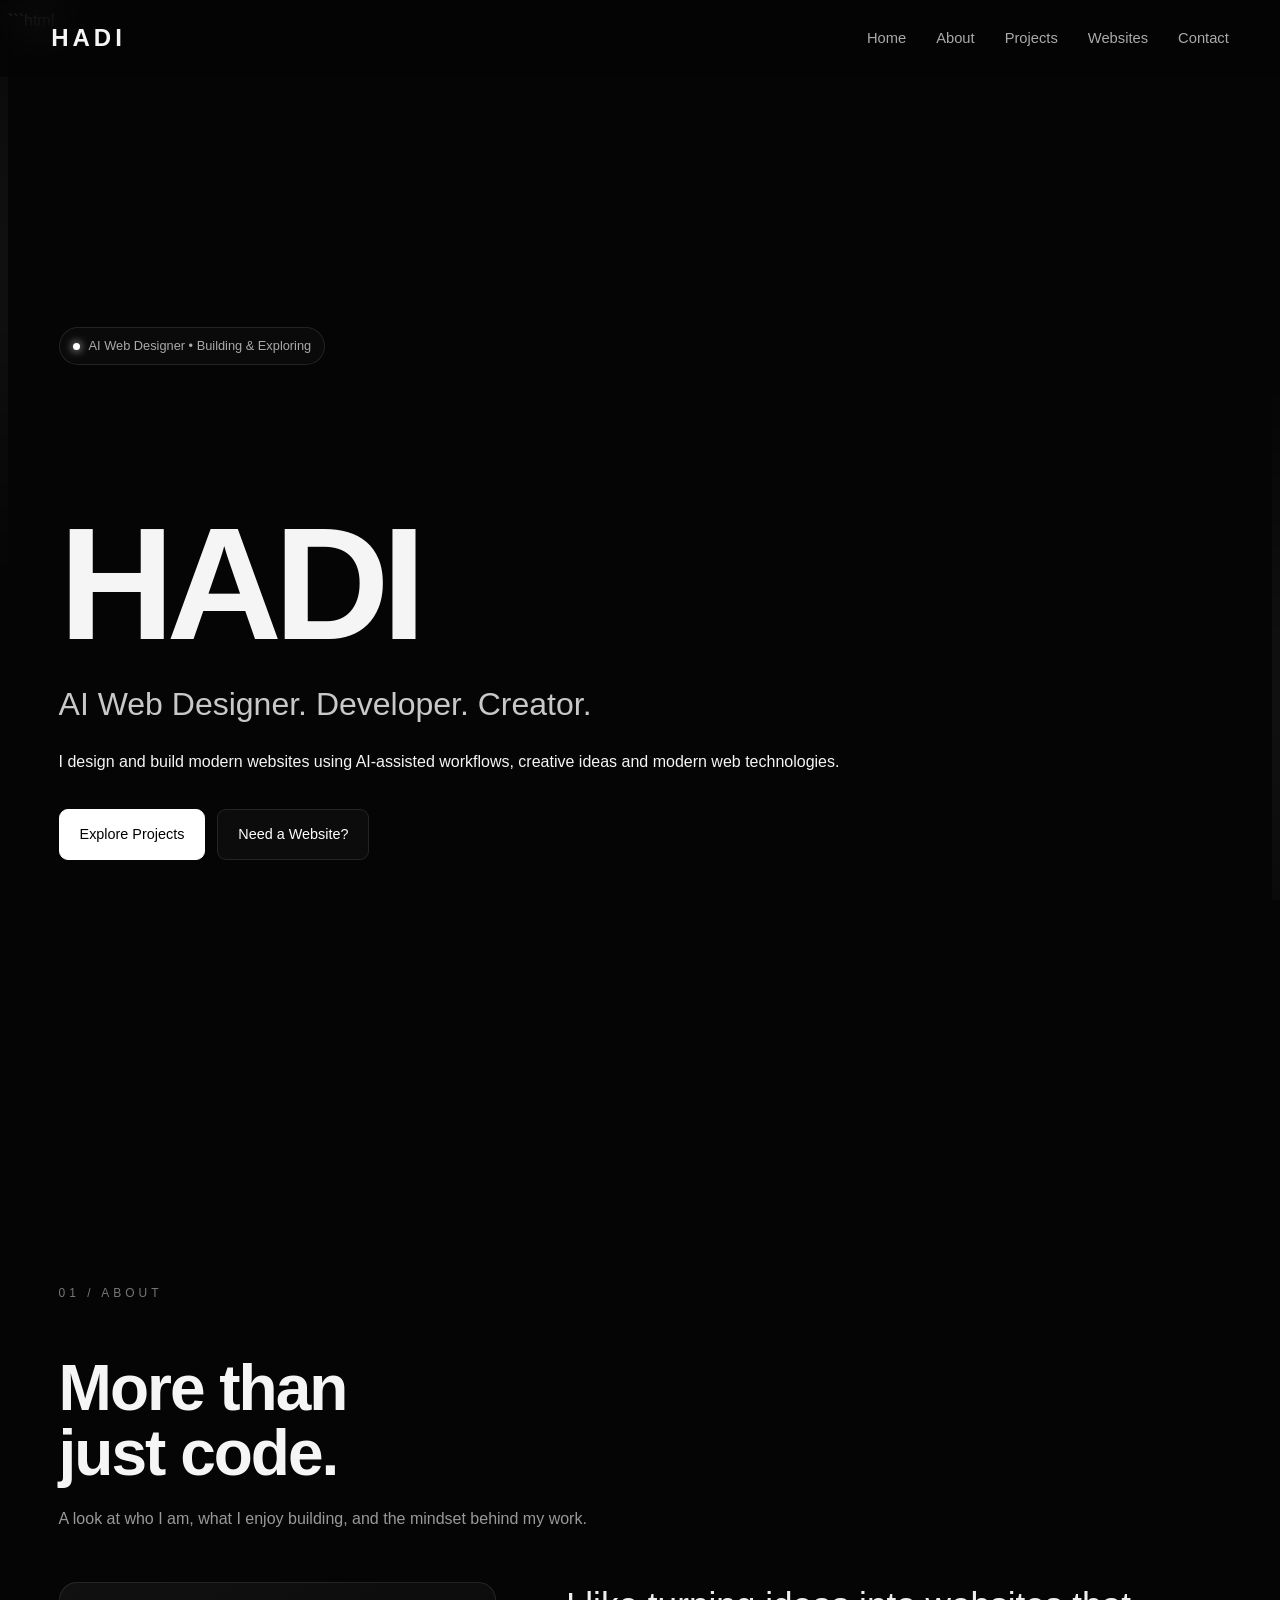
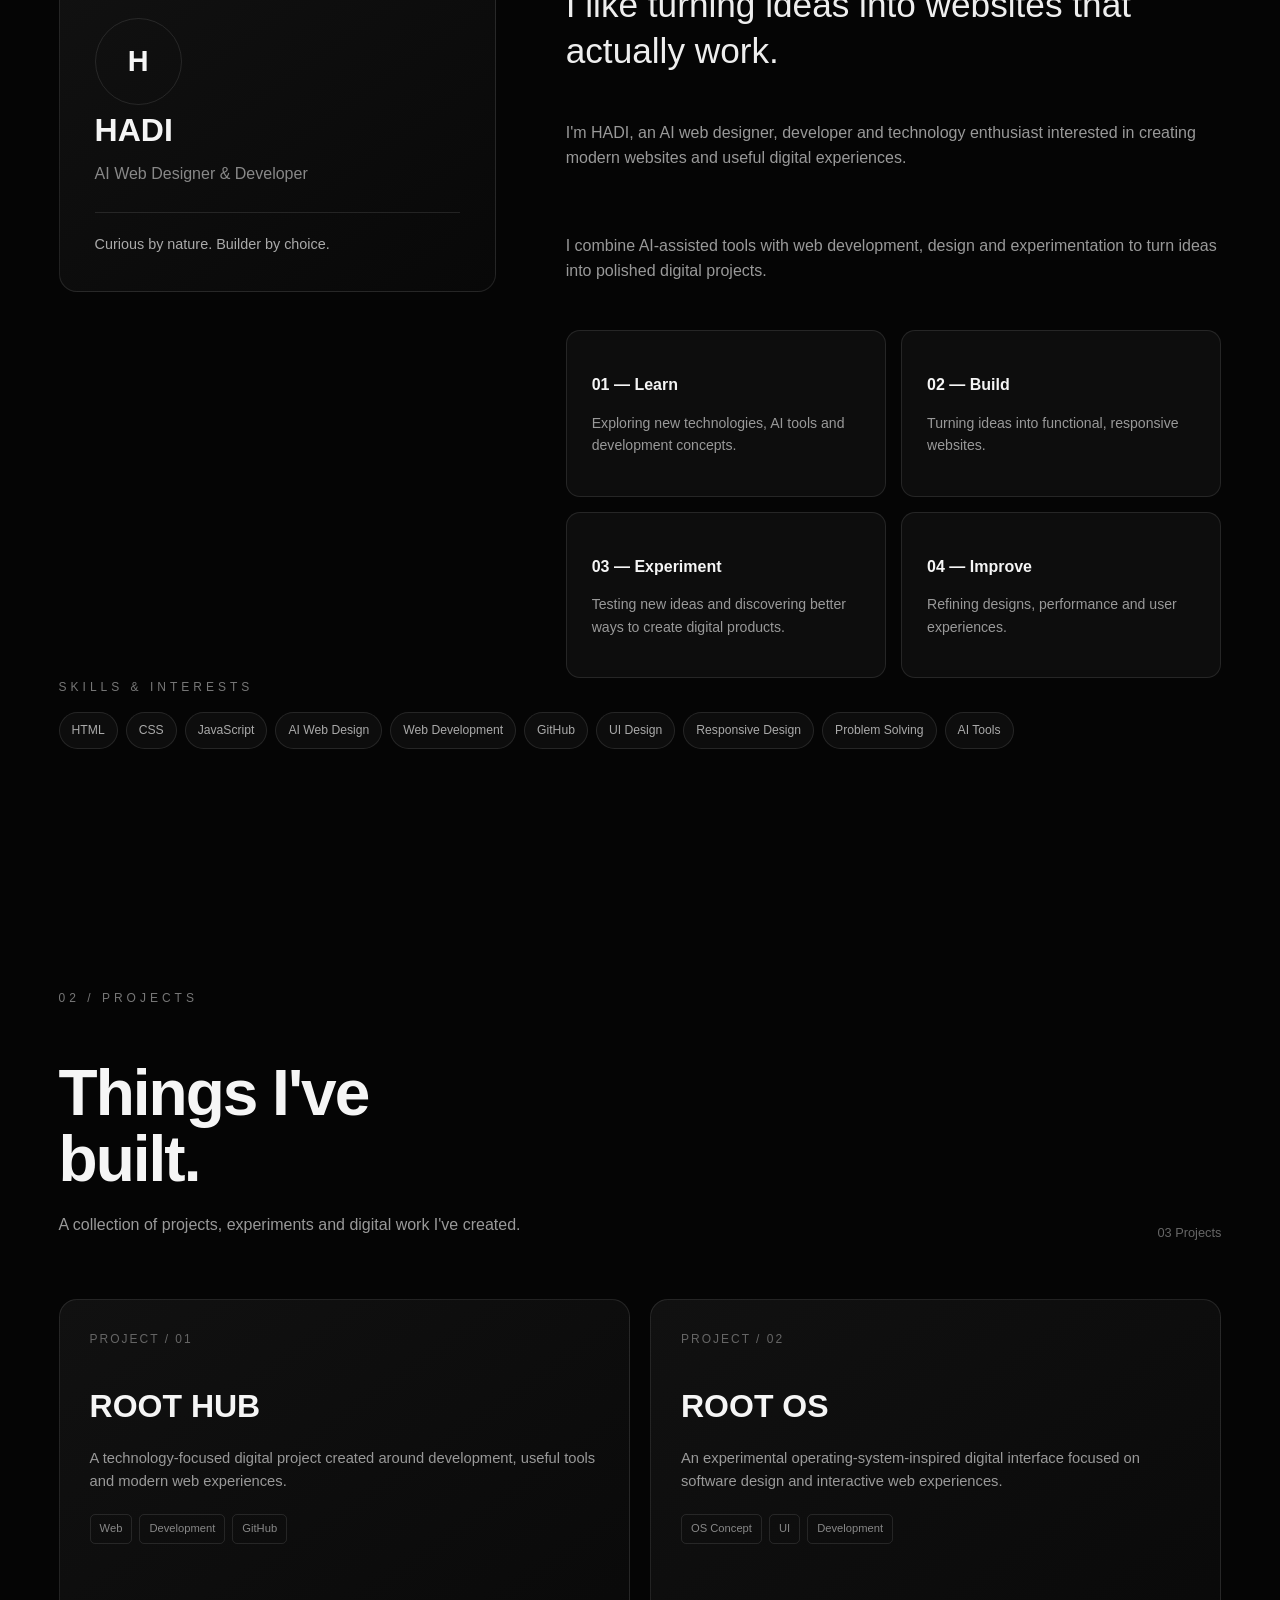
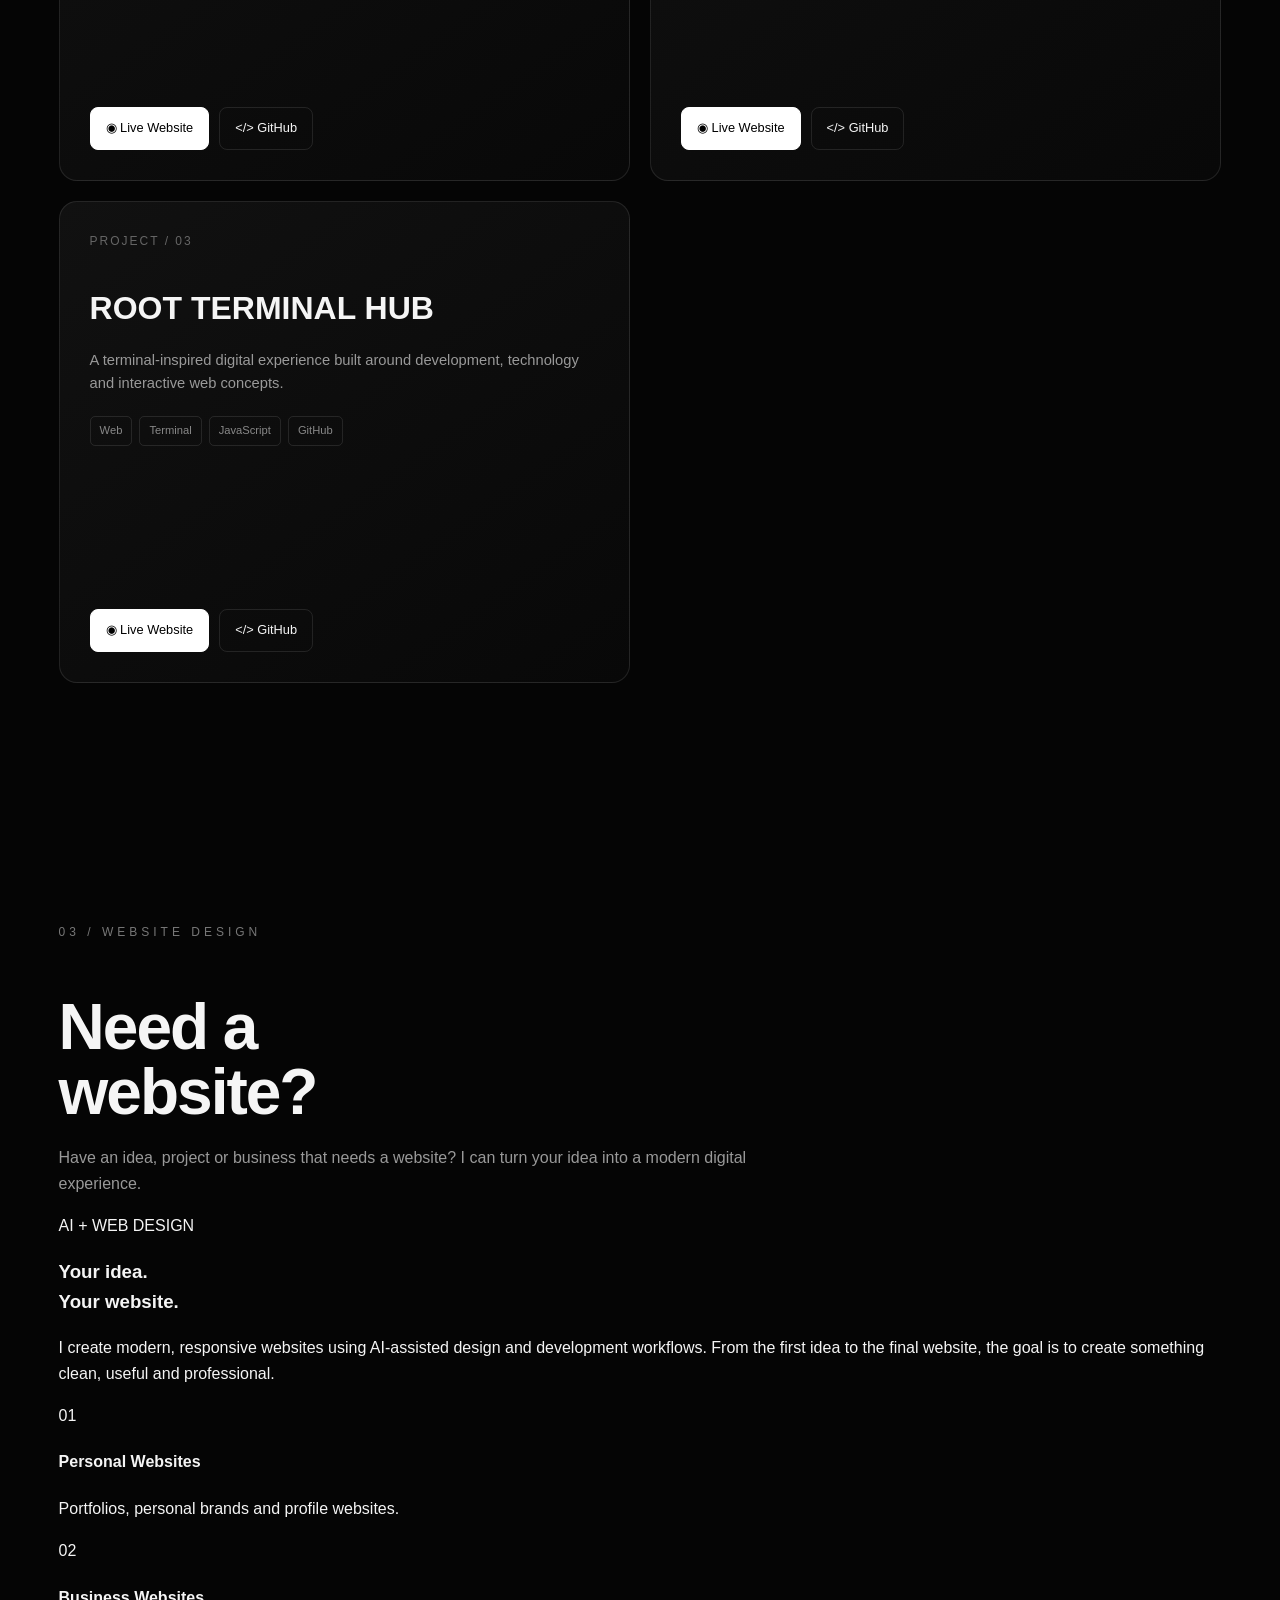
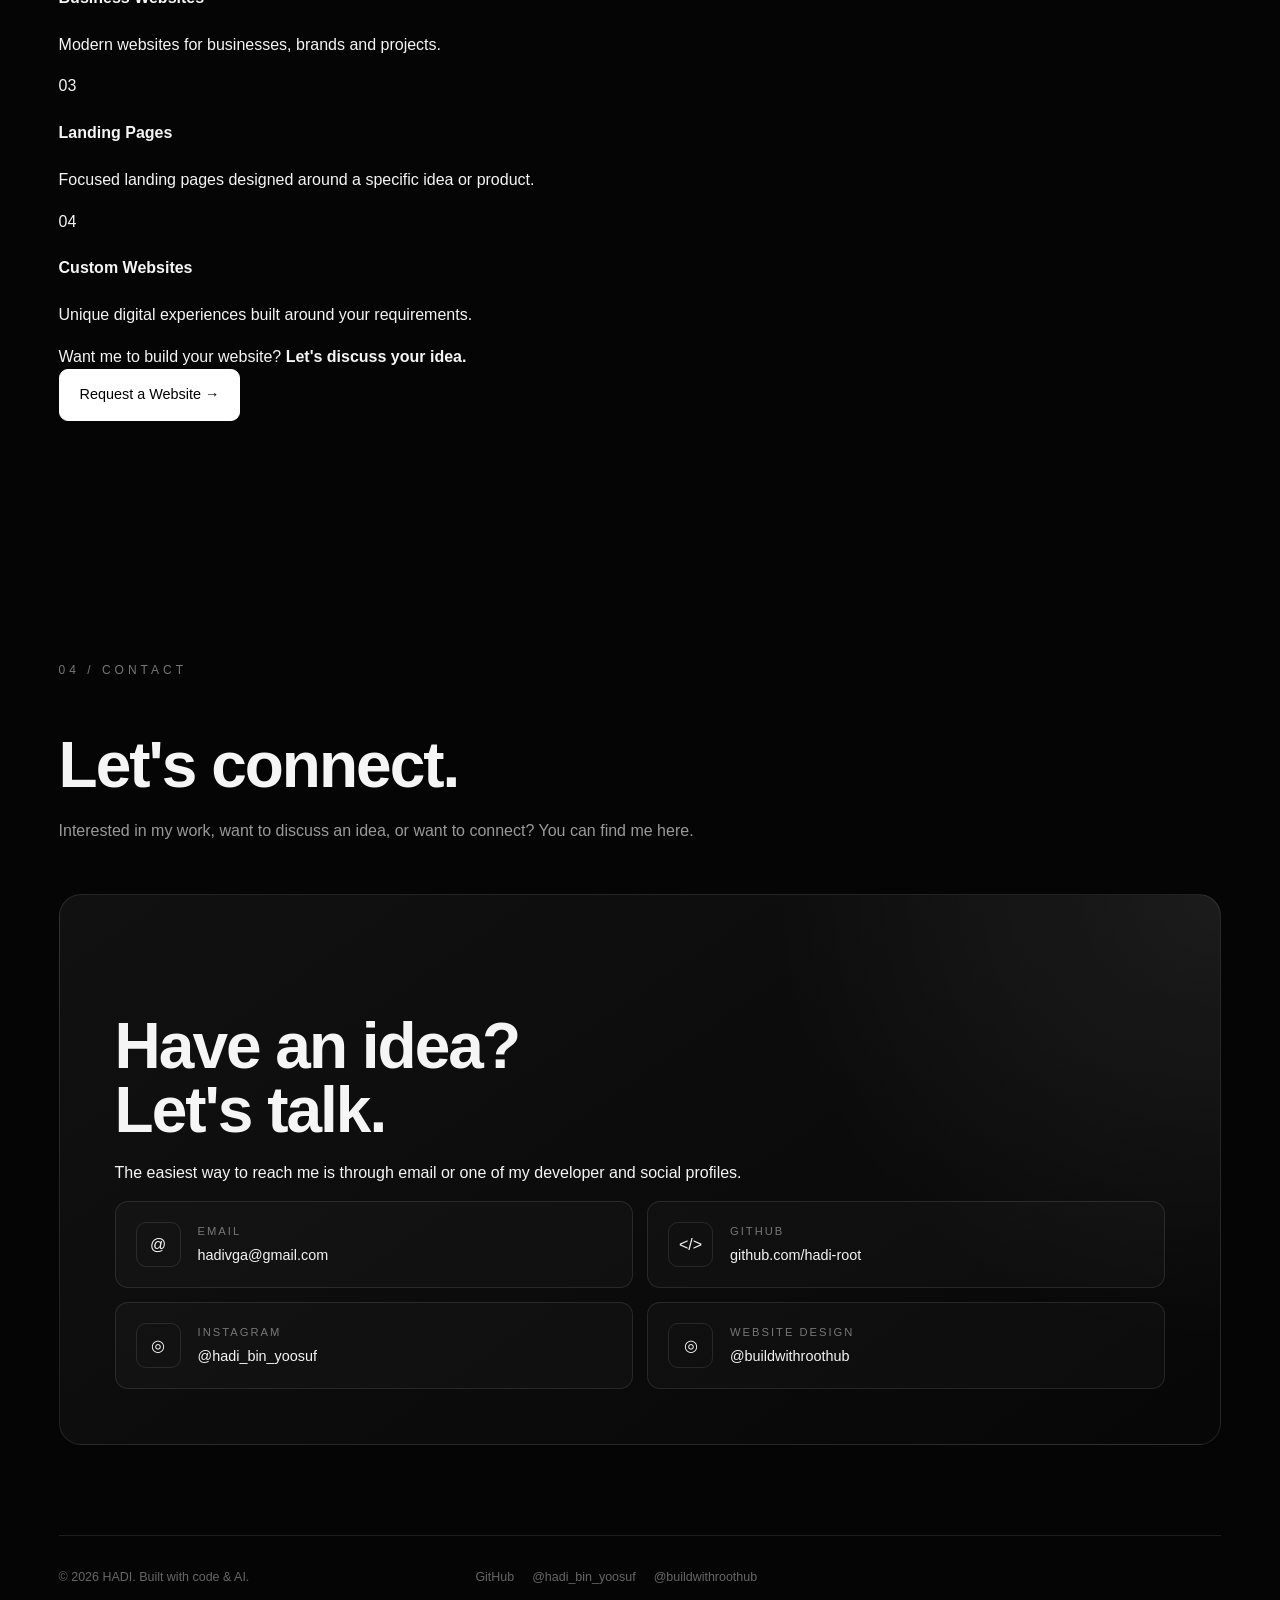
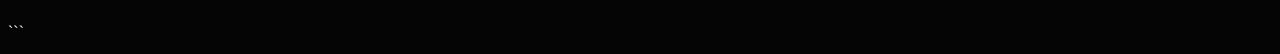
==== commit f4c5d313: "Update index.html" ====
--- a/index.html
+++ b/index.html
@@ -1,3 +1,4 @@
+```html
 <!DOCTYPE html>
 <html lang="en">
 
@@ -12,7 +13,17 @@
 
   <meta
     name="description"
-    content="HADI — Developer, Creator and Builder. Explore projects, skills and digital work."
+    content="HADI — AI Web Designer, Developer, Creator and Builder. Explore projects, skills and digital work."
+  >
+
+  <meta
+    name="keywords"
+    content="HADI, AI Web Designer, Web Designer, Web Developer, Portfolio, Website Design, AI Website"
+  >
+
+  <meta
+    name="author"
+    content="HADI"
   >
 
   <meta
@@ -21,16 +32,11 @@
   >
 
   <meta
-    name="author"
-    content="HADI"
-  >
-
-  <meta
     name="robots"
     content="index, follow"
   >
 
-  <title>HADI — Developer Portfolio</title>
+  <title>HADI — AI Web Designer & Developer</title>
 
   <link
     rel="stylesheet"
@@ -59,7 +65,7 @@
       </div>
 
       <div class="loader-subtitle">
-        Developer • Creator • Builder
+        AI Web Designer • Developer • Creator
       </div>
 
       <div class="loader-line"></div>
@@ -77,7 +83,7 @@
 
 
   <!-- =====================================================
-       HEADER / NAVIGATION
+       HEADER
   ====================================================== -->
 
   <header id="header">
@@ -132,6 +138,12 @@
         </li>
 
         <li>
+          <a href="#services">
+            Websites
+          </a>
+        </li>
+
+        <li>
           <a href="#contact">
             Contact
           </a>
@@ -145,7 +157,7 @@
 
 
   <!-- =====================================================
-       MAIN CONTENT
+       MAIN
   ====================================================== -->
 
   <main>
@@ -169,7 +181,7 @@
             aria-hidden="true"
           ></span>
 
-          Building & Exploring
+          AI Web Designer • Building & Exploring
 
         </div>
 
@@ -180,14 +192,14 @@
 
 
         <h2>
-          Developer. Creator. Builder.
+          AI Web Designer. Developer. Creator.
         </h2>
 
 
         <p>
-          I build digital experiences, experiment
-          with technology, and turn ideas into
-          real projects.
+          I design and build modern websites using
+          AI-assisted workflows, creative ideas and
+          modern web technologies.
         </p>
 
 
@@ -202,10 +214,10 @@
 
 
           <a
-            href="#contact"
+            href="#services"
             class="btn btn-secondary"
           >
-            Contact Me
+            Need a Website?
           </a>
 
         </div>
@@ -234,7 +246,7 @@
 
       <p class="section-description reveal">
         A look at who I am, what I enjoy building,
-        and the mindset behind my projects.
+        and the mindset behind my work.
       </p>
 
 
@@ -259,7 +271,7 @@
 
 
           <div class="profile-role">
-            Developer & Creator
+            AI Web Designer & Developer
           </div>
 
 
@@ -275,25 +287,24 @@
         <div class="about-content">
 
           <div class="about-intro reveal">
-            I like turning ideas into things
+            I like turning ideas into websites
             that actually work.
           </div>
 
 
           <p class="about-text reveal">
-            I'm HADI, a developer and technology
-            enthusiast interested in software,
-            web development and creating useful
+            I'm HADI, an AI web designer, developer
+            and technology enthusiast interested in
+            creating modern websites and useful
             digital experiences.
           </p>
 
 
           <p class="about-text reveal">
-            My approach is simple:
-            learn, experiment, build, improve
-            and repeat. Every project is an
-            opportunity to understand something
-            new and push my skills further.
+            I combine AI-assisted tools with web
+            development, design and experimentation
+            to turn ideas into polished digital
+            projects.
           </p>
 
 
@@ -308,7 +319,7 @@
 
               <p>
                 Exploring new technologies,
-                tools and development concepts.
+                AI tools and development concepts.
               </p>
 
             </div>
@@ -321,8 +332,8 @@
               </h3>
 
               <p>
-                Turning ideas into functional
-                websites and digital projects.
+                Turning ideas into functional,
+                responsive websites.
               </p>
 
             </div>
@@ -335,8 +346,8 @@
               </h3>
 
               <p>
-                Testing ideas and discovering
-                better ways to solve problems.
+                Testing new ideas and discovering
+                better ways to create digital products.
               </p>
 
             </div>
@@ -349,8 +360,8 @@
               </h3>
 
               <p>
-                Refining projects and developing
-                my technical skills.
+                Refining designs, performance
+                and user experiences.
               </p>
 
             </div>
@@ -376,46 +387,45 @@
 
         <div class="skills-wrapper">
 
-
           <span class="skill reveal">
             HTML
           </span>
 
-
           <span class="skill reveal">
             CSS
           </span>
 
-
           <span class="skill reveal">
             JavaScript
           </span>
 
+          <span class="skill reveal">
+            AI Web Design
+          </span>
 
           <span class="skill reveal">
             Web Development
           </span>
 
-
           <span class="skill reveal">
             GitHub
           </span>
 
-
           <span class="skill reveal">
             UI Design
           </span>
 
+          <span class="skill reveal">
+            Responsive Design
+          </span>
 
           <span class="skill reveal">
             Problem Solving
           </span>
 
-
           <span class="skill reveal">
-            Technology
+            AI Tools
           </span>
-
 
         </div>
 
@@ -485,10 +495,9 @@
 
 
               <p class="project-description">
-                A technology-focused project created
-                as part of my ongoing exploration of
-                development, digital experiences and
-                creative ideas.
+                A technology-focused digital project
+                created around development, useful
+                tools and modern web experiences.
               </p>
 
 
@@ -563,9 +572,8 @@
 
               <p class="project-description">
                 An experimental operating-system-inspired
-                project focused on creating a unique
-                digital interface and exploring software
-                design.
+                digital interface focused on software
+                design and interactive web experiences.
               </p>
 
 
@@ -639,10 +647,9 @@
 
 
               <p class="project-description">
-                A technology and development-focused
-                project built around a terminal-inspired
-                digital experience and a collection of
-                development work.
+                A terminal-inspired digital experience
+                built around development, technology
+                and interactive web concepts.
               </p>
 
 
@@ -705,6 +712,169 @@
 
 
     <!-- ===================================================
+         WEBSITE DESIGN / SERVICES
+    ==================================================== -->
+
+    <section
+      id="services"
+      class="services-section"
+    >
+
+      <div class="section-label reveal">
+        03 / Website Design
+      </div>
+
+
+      <h2 class="section-title reveal">
+        Need a<br>
+        website?
+      </h2>
+
+
+      <p class="section-description reveal">
+        Have an idea, project or business that
+        needs a website? I can turn your idea
+        into a modern digital experience.
+      </p>
+
+
+      <div class="service-box reveal">
+
+        <div class="service-content">
+
+          <div class="service-badge">
+            AI + WEB DESIGN
+          </div>
+
+
+          <h3>
+            Your idea.<br>
+            Your website.
+          </h3>
+
+
+          <p>
+            I create modern, responsive websites
+            using AI-assisted design and development
+            workflows. From the first idea to the
+            final website, the goal is to create
+            something clean, useful and professional.
+          </p>
+
+
+          <div class="service-grid">
+
+
+            <div class="service-card">
+
+              <span class="service-number">
+                01
+              </span>
+
+              <h4>
+                Personal Websites
+              </h4>
+
+              <p>
+                Portfolios, personal brands and
+                profile websites.
+              </p>
+
+            </div>
+
+
+            <div class="service-card">
+
+              <span class="service-number">
+                02
+              </span>
+
+              <h4>
+                Business Websites
+              </h4>
+
+              <p>
+                Modern websites for businesses,
+                brands and projects.
+              </p>
+
+            </div>
+
+
+            <div class="service-card">
+
+              <span class="service-number">
+                03
+              </span>
+
+              <h4>
+                Landing Pages
+              </h4>
+
+              <p>
+                Focused landing pages designed
+                around a specific idea or product.
+              </p>
+
+            </div>
+
+
+            <div class="service-card">
+
+              <span class="service-number">
+                04
+              </span>
+
+              <h4>
+                Custom Websites
+              </h4>
+
+              <p>
+                Unique digital experiences built
+                around your requirements.
+              </p>
+
+            </div>
+
+
+          </div>
+
+
+          <div class="service-cta">
+
+            <div>
+
+              <span>
+                Want me to build your website?
+              </span>
+
+              <strong>
+                Let's discuss your idea.
+              </strong>
+
+            </div>
+
+
+            <a
+              href="https://www.instagram.com/buildwithroothub/"
+              target="_blank"
+              rel="noopener noreferrer"
+              class="btn btn-primary"
+              aria-label="Contact HADI on Instagram for website design"
+            >
+              Request a Website →
+            </a>
+
+          </div>
+
+        </div>
+
+      </div>
+
+    </section>
+
+
+    <!-- ===================================================
          CONTACT
     ==================================================== -->
 
@@ -714,7 +884,7 @@
     >
 
       <div class="section-label reveal">
-        03 / Contact
+        04 / Contact
       </div>
 
 
@@ -725,7 +895,7 @@
 
       <p class="section-description reveal">
         Interested in my work, want to discuss
-        an idea, or simply want to connect?
+        an idea, or want to connect?
         You can find me here.
       </p>
 
@@ -753,7 +923,6 @@
           <a
             href="mailto:hadivga@gmail.com"
             class="contact-card"
-            aria-label="Send email to HADI"
           >
 
             <div
@@ -786,7 +955,6 @@
             target="_blank"
             rel="noopener noreferrer"
             class="contact-card"
-            aria-label="Open HADI GitHub profile"
           >
 
             <div
@@ -812,14 +980,13 @@
           </a>
 
 
-          <!-- INSTAGRAM 1 -->
+          <!-- INSTAGRAM -->
 
           <a
             href="https://www.instagram.com/hadi_bin_yoosuf/"
             target="_blank"
             rel="noopener noreferrer"
             class="contact-card"
-            aria-label="Open HADI Instagram profile"
           >
 
             <div
@@ -845,14 +1012,13 @@
           </a>
 
 
-          <!-- INSTAGRAM 2 -->
+          <!-- BUILD WITH ROOT HUB -->
 
           <a
             href="https://www.instagram.com/buildwithroothub/"
             target="_blank"
             rel="noopener noreferrer"
             class="contact-card"
-            aria-label="Open Build With ROOT HUB Instagram profile"
           >
 
             <div
@@ -866,7 +1032,7 @@
             <div class="contact-info">
 
               <span>
-                Instagram
+                Website Design
               </span>
 
               <strong>
@@ -894,12 +1060,11 @@
   <footer>
 
     <div>
-      © 2026 HADI. Built with code.
+      © 2026 HADI. Built with code & AI.
     </div>
 
 
     <div class="footer-links">
-
 
       <a
         href="https://github.com/hadi-root"
@@ -927,7 +1092,6 @@
         @buildwithroothub
       </a>
 
-
     </div>
 
   </footer>
@@ -942,3 +1106,4 @@
 </body>
 
 </html>
+```
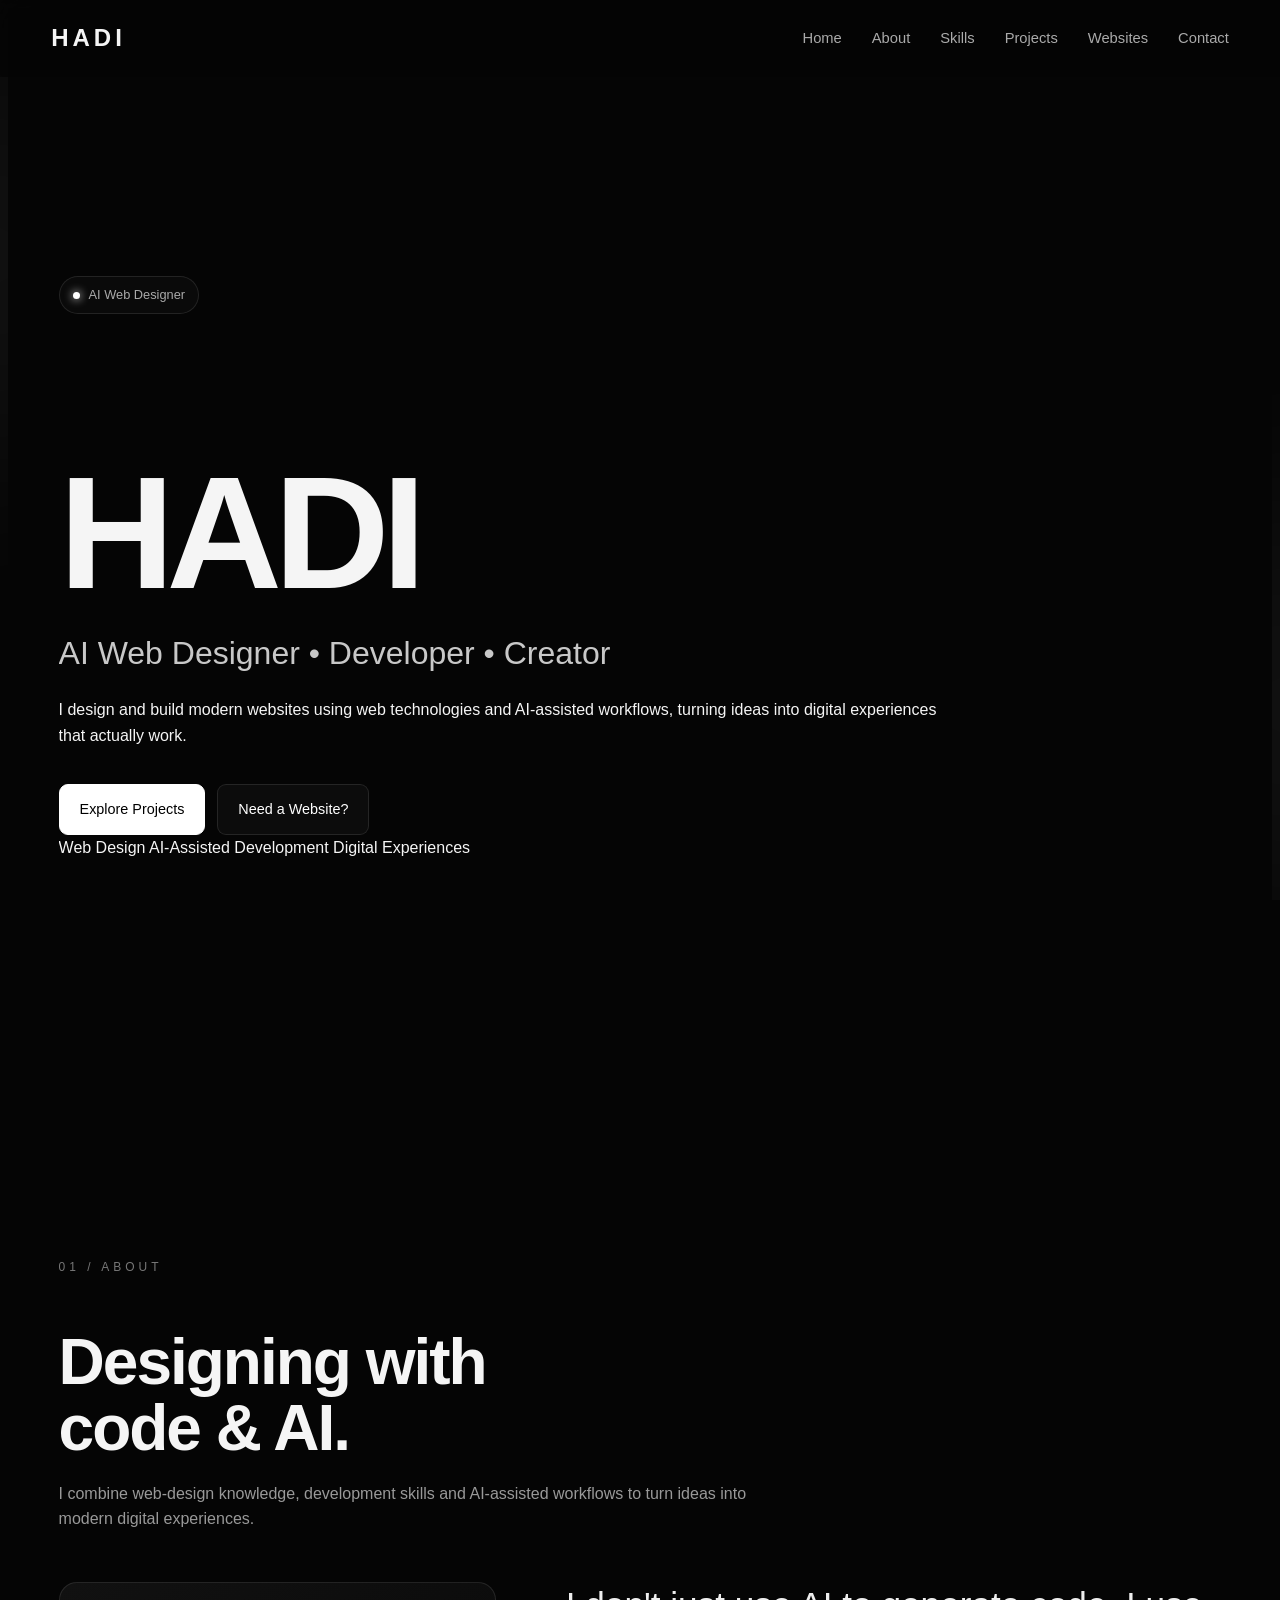
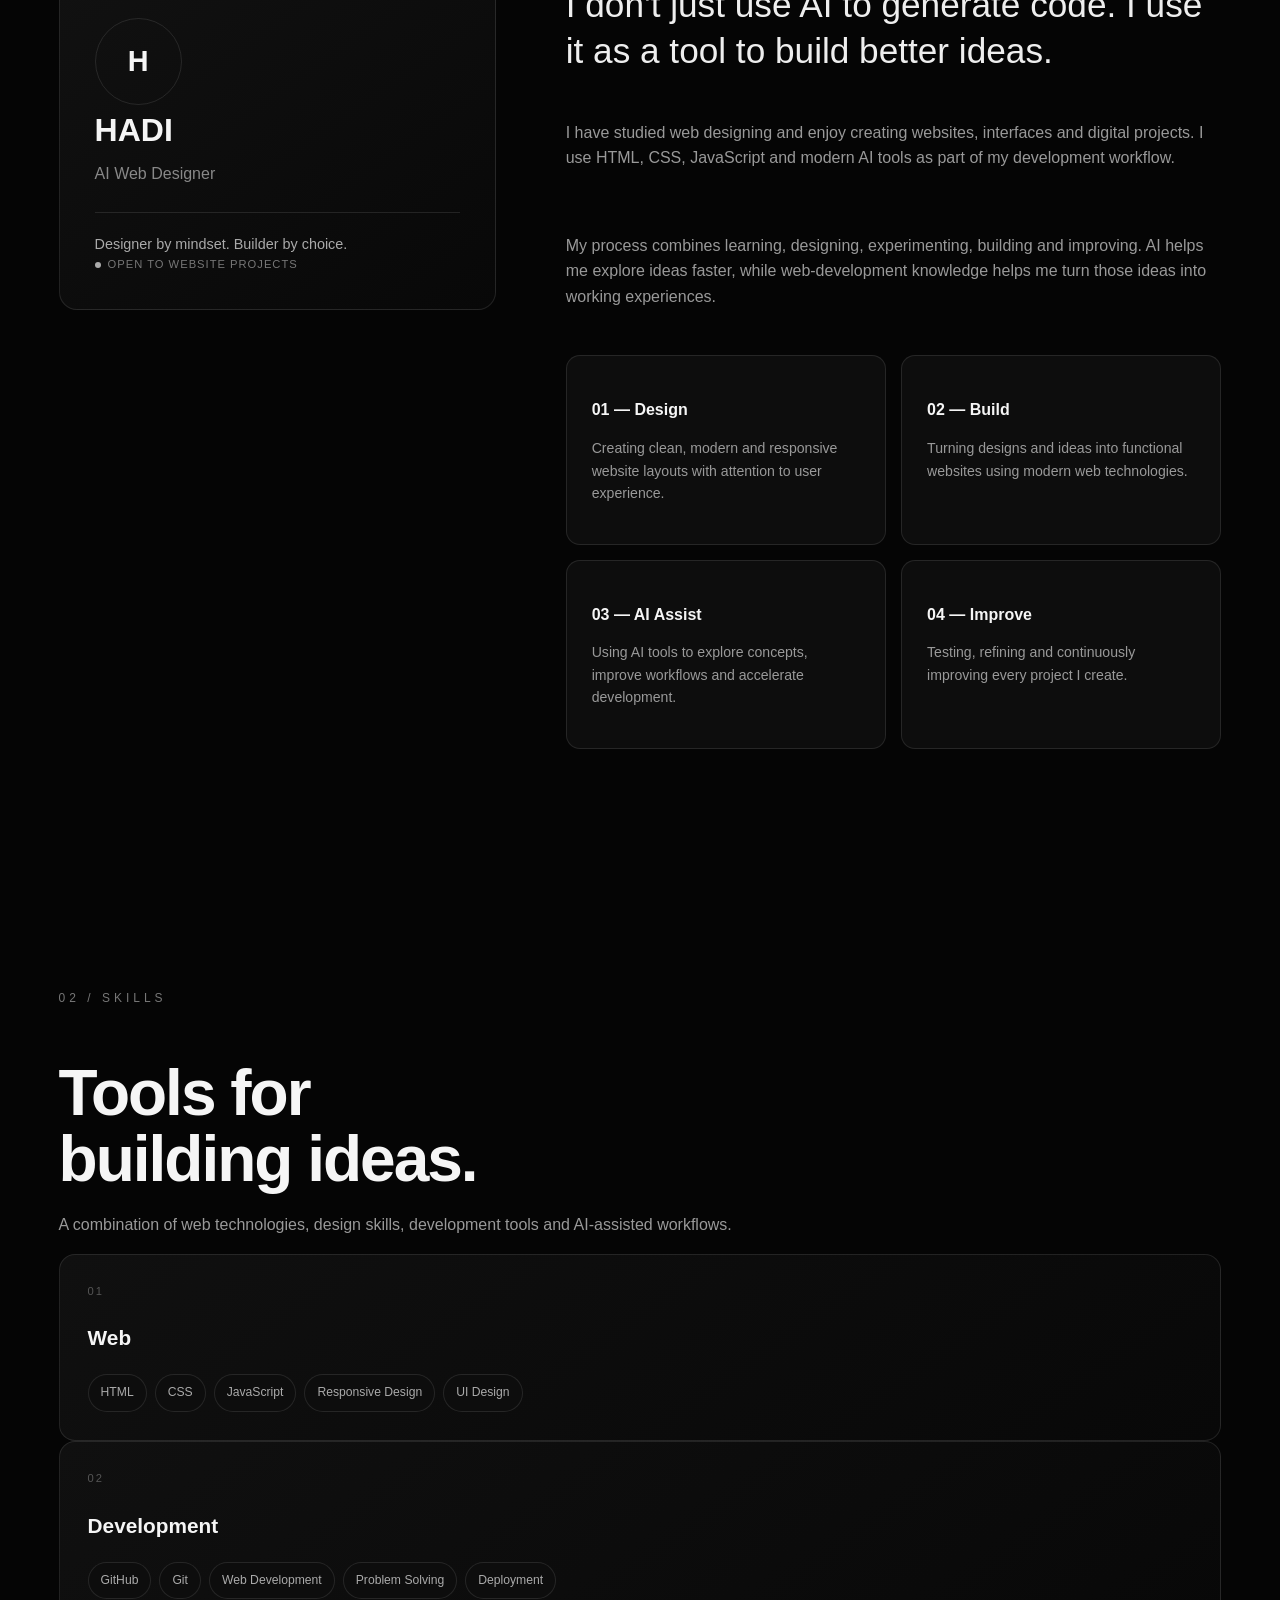
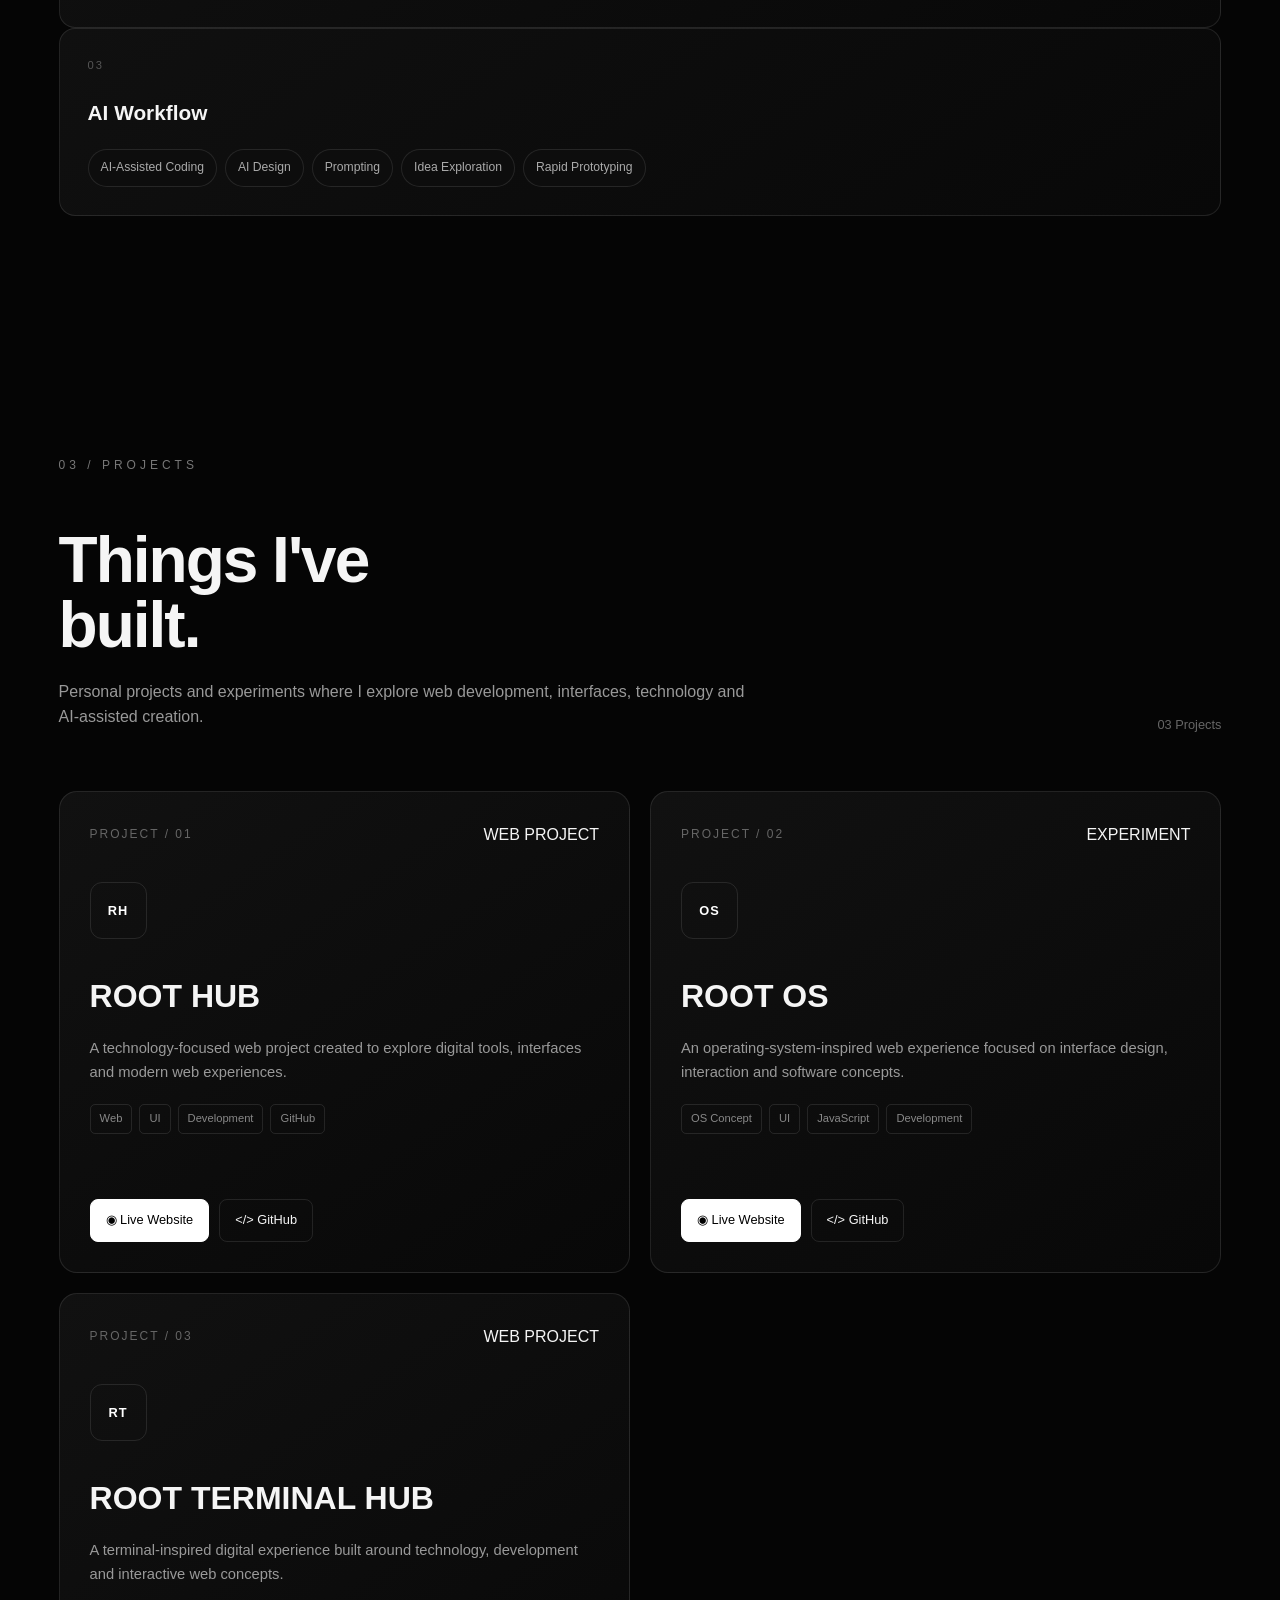
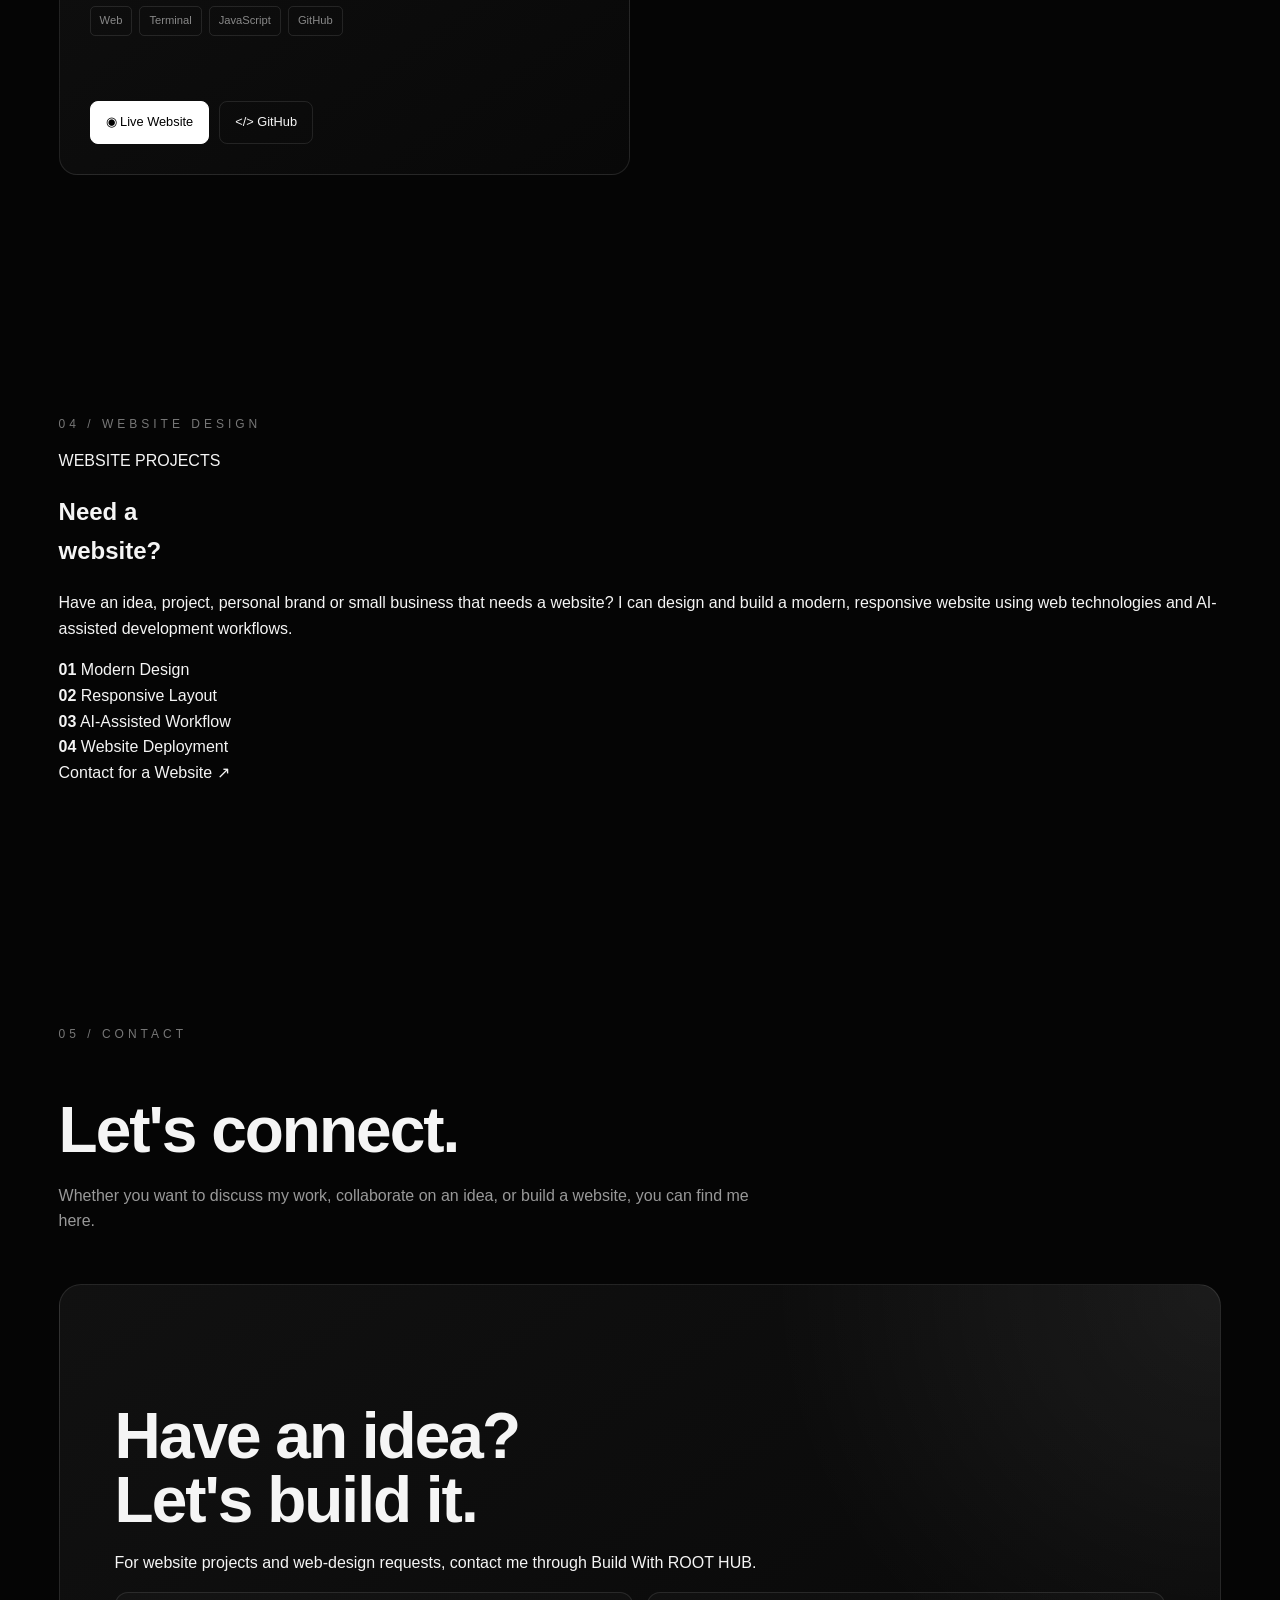
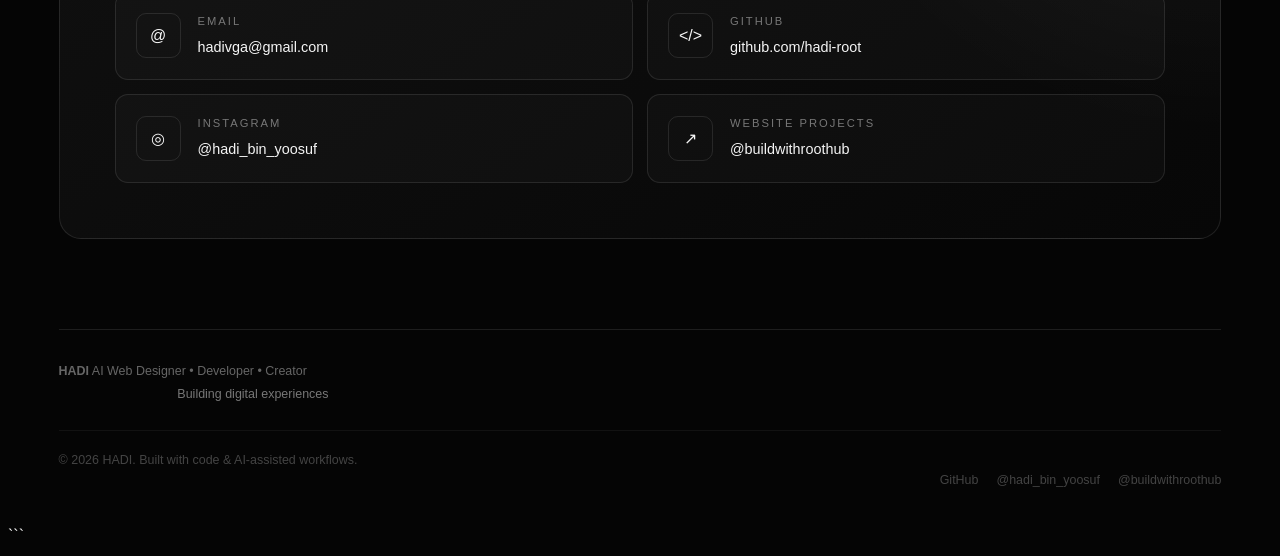
==== commit 6bbbaf24: "Refactor index.html for SEO and content clarity Updated meta tags and content for better SEO and cla" ====
--- a/index.html
+++ b/index.html
@@ -1,106 +1,56 @@
-```html
 <!DOCTYPE html>
 <html lang="en">
-
 <head>
-
   <meta charset="UTF-8">
-
-  <meta
-    name="viewport"
-    content="width=device-width, initial-scale=1.0"
-  >
+  <meta name="viewport" content="width=device-width, initial-scale=1.0">
 
   <meta
     name="description"
-    content="HADI — AI Web Designer, Developer, Creator and Builder. Explore projects, skills and digital work."
+    content="HADI — AI Web Designer, Developer and Creator. Explore websites, digital projects and AI-assisted web design."
   >
 
   <meta
     name="keywords"
-    content="HADI, AI Web Designer, Web Designer, Web Developer, Portfolio, Website Design, AI Website"
+    content="HADI, AI web designer, web designer, website design, web development, AI website, developer, creator"
   >
 
+  <meta name="author" content="HADI">
+  <meta name="theme-color" content="#050505">
+
+  <meta property="og:title" content="HADI — AI Web Designer • Developer • Creator">
   <meta
-    name="author"
-    content="HADI"
+    property="og:description"
+    content="Modern websites and digital experiences built with web technologies and AI-assisted workflows."
   >
-
-  <meta
-    name="theme-color"
-    content="#050505"
-  >
-
-  <meta
-    name="robots"
-    content="index, follow"
-  >
-
-  <title>HADI — AI Web Designer & Developer</title>
-
-  <link
-    rel="stylesheet"
-    href="style.css"
-  >
-
+  <meta property="og:type" content="website">
+
+  <title>HADI — AI Web Designer • Developer • Creator</title>
+
+  <link rel="stylesheet" href="style.css">
 </head>
 
-
 <body class="loading">
 
-
-  <!-- =====================================================
-       INTRO LOADER
-  ====================================================== -->
-
-  <div
-    id="loader"
-    aria-label="Loading portfolio"
-  >
-
+  <!-- LOADER -->
+  <div id="loader" aria-label="Loading portfolio">
     <div class="loader-content">
-
-      <div class="loader-logo">
-        HADI
-      </div>
-
-      <div class="loader-subtitle">
-        AI Web Designer • Developer • Creator
-      </div>
-
+      <div class="loader-logo">HADI</div>
+      <div class="loader-subtitle">AI Web Designer • Developer • Creator</div>
       <div class="loader-line"></div>
-
     </div>
-
   </div>
 
-
-  <!-- =====================================================
-       BACKGROUND
-  ====================================================== -->
-
+  <!-- BACKGROUND -->
   <div class="background-glow"></div>
-
-
-  <!-- =====================================================
-       HEADER
-  ====================================================== -->
-
+  <div class="background-grid"></div>
+
+  <!-- HEADER -->
   <header id="header">
-
-    <nav
-      class="nav"
-      aria-label="Main navigation"
-    >
-
-      <a
-        href="#home"
-        class="logo"
-        aria-label="HADI Home"
-      >
+    <nav class="nav" aria-label="Main navigation">
+
+      <a href="#home" class="logo" aria-label="HADI Home">
         HADI
       </a>
-
 
       <button
         class="menu-btn"
@@ -113,319 +63,166 @@
         ☰
       </button>
 
-
-      <ul
-        class="nav-links"
-        id="navLinks"
-      >
-
-        <li>
-          <a href="#home">
-            Home
-          </a>
-        </li>
-
-        <li>
-          <a href="#about">
-            About
-          </a>
-        </li>
-
-        <li>
-          <a href="#projects">
-            Projects
-          </a>
-        </li>
-
-        <li>
-          <a href="#services">
-            Websites
-          </a>
-        </li>
-
-        <li>
-          <a href="#contact">
-            Contact
-          </a>
-        </li>
-
+      <ul class="nav-links" id="navLinks">
+        <li><a href="#home">Home</a></li>
+        <li><a href="#about">About</a></li>
+        <li><a href="#skills">Skills</a></li>
+        <li><a href="#projects">Projects</a></li>
+        <li><a href="#services">Websites</a></li>
+        <li><a href="#contact">Contact</a></li>
       </ul>
 
     </nav>
-
   </header>
 
-
-  <!-- =====================================================
-       MAIN
-  ====================================================== -->
-
   <main>
 
-
-    <!-- ===================================================
-         HERO
-    ==================================================== -->
-
-    <section
-      class="hero"
-      id="home"
-    >
+    <!-- HERO -->
+    <section class="hero" id="home">
 
       <div class="hero-content">
 
         <div class="hero-tag">
-
-          <span
-            class="status-dot"
-            aria-hidden="true"
-          ></span>
-
-          AI Web Designer • Building & Exploring
-
-        </div>
-
-
-        <h1>
-          HADI
-        </h1>
-
+          <span class="status-dot" aria-hidden="true"></span>
+          AI Web Designer
+        </div>
+
+        <h1>HADI</h1>
 
         <h2>
-          AI Web Designer. Developer. Creator.
+          AI Web Designer <span>•</span> Developer <span>•</span> Creator
         </h2>
 
-
         <p>
-          I design and build modern websites using
-          AI-assisted workflows, creative ideas and
-          modern web technologies.
+          I design and build modern websites using web technologies
+          and AI-assisted workflows, turning ideas into digital
+          experiences that actually work.
         </p>
 
-
         <div class="hero-buttons">
 
-          <a
-            href="#projects"
-            class="btn btn-primary"
-          >
+          <a href="#projects" class="btn btn-primary">
             Explore Projects
           </a>
 
-
-          <a
-            href="#services"
-            class="btn btn-secondary"
-          >
+          <a href="#services" class="btn btn-secondary">
             Need a Website?
           </a>
 
         </div>
 
+        <div class="hero-meta">
+          <span>Web Design</span>
+          <span>AI-Assisted Development</span>
+          <span>Digital Experiences</span>
+        </div>
+
       </div>
 
     </section>
 
-
-    <!-- ===================================================
-         ABOUT
-    ==================================================== -->
-
+    <!-- ABOUT -->
     <section id="about">
 
       <div class="section-label reveal">
         01 / About
       </div>
 
-
       <h2 class="section-title reveal">
-        More than<br>
-        just code.
+        Designing with<br>
+        code & AI.
       </h2>
 
-
       <p class="section-description reveal">
-        A look at who I am, what I enjoy building,
-        and the mindset behind my work.
+        I combine web-design knowledge, development skills and
+        AI-assisted workflows to turn ideas into modern digital
+        experiences.
       </p>
 
-
       <div class="about-grid">
 
-
-        <!-- PROFILE -->
-
         <div class="about-profile reveal">
 
-          <div
-            class="profile-symbol"
-            aria-hidden="true"
-          >
+          <div class="profile-symbol" aria-hidden="true">
             H
           </div>
-
 
           <div class="profile-name">
             HADI
           </div>
 
-
           <div class="profile-role">
-            AI Web Designer & Developer
-          </div>
-
+            AI Web Designer
+          </div>
 
           <div class="profile-line">
-            Curious by nature. Builder by choice.
-          </div>
-
-        </div>
-
-
-        <!-- ABOUT CONTENT -->
+            Designer by mindset. Builder by choice.
+          </div>
+
+          <div class="profile-status">
+            <span></span>
+            Open to website projects
+          </div>
+
+        </div>
 
         <div class="about-content">
 
           <div class="about-intro reveal">
-            I like turning ideas into websites
-            that actually work.
-          </div>
-
+            I don't just use AI to generate code.
+            I use it as a tool to build better ideas.
+          </div>
 
           <p class="about-text reveal">
-            I'm HADI, an AI web designer, developer
-            and technology enthusiast interested in
-            creating modern websites and useful
-            digital experiences.
+            I have studied web designing and enjoy creating
+            websites, interfaces and digital projects. I use
+            HTML, CSS, JavaScript and modern AI tools as part
+            of my development workflow.
           </p>
 
-
           <p class="about-text reveal">
-            I combine AI-assisted tools with web
-            development, design and experimentation
-            to turn ideas into polished digital
-            projects.
+            My process combines learning, designing,
+            experimenting, building and improving. AI helps
+            me explore ideas faster, while web-development
+            knowledge helps me turn those ideas into working
+            experiences.
           </p>
 
-
           <div class="about-cards">
 
-
             <div class="about-card reveal">
-
-              <h3>
-                01 — Learn
-              </h3>
-
+              <h3>01 — Design</h3>
               <p>
-                Exploring new technologies,
-                AI tools and development concepts.
+                Creating clean, modern and responsive website
+                layouts with attention to user experience.
               </p>
-
-            </div>
-
+            </div>
 
             <div class="about-card reveal">
-
-              <h3>
-                02 — Build
-              </h3>
-
+              <h3>02 — Build</h3>
               <p>
-                Turning ideas into functional,
-                responsive websites.
+                Turning designs and ideas into functional
+                websites using modern web technologies.
               </p>
-
-            </div>
-
+            </div>
 
             <div class="about-card reveal">
-
-              <h3>
-                03 — Experiment
-              </h3>
-
+              <h3>03 — AI Assist</h3>
               <p>
-                Testing new ideas and discovering
-                better ways to create digital products.
+                Using AI tools to explore concepts, improve
+                workflows and accelerate development.
               </p>
-
-            </div>
-
+            </div>
 
             <div class="about-card reveal">
-
-              <h3>
-                04 — Improve
-              </h3>
-
+              <h3>04 — Improve</h3>
               <p>
-                Refining designs, performance
-                and user experiences.
+                Testing, refining and continuously improving
+                every project I create.
               </p>
-
-            </div>
-
-
-          </div>
-
-        </div>
-
-      </div>
-
-
-      <!-- =================================================
-           SKILLS
-      ================================================== -->
-
-      <div class="skills-section">
-
-        <div class="section-label reveal">
-          Skills & Interests
-        </div>
-
-
-        <div class="skills-wrapper">
-
-          <span class="skill reveal">
-            HTML
-          </span>
-
-          <span class="skill reveal">
-            CSS
-          </span>
-
-          <span class="skill reveal">
-            JavaScript
-          </span>
-
-          <span class="skill reveal">
-            AI Web Design
-          </span>
-
-          <span class="skill reveal">
-            Web Development
-          </span>
-
-          <span class="skill reveal">
-            GitHub
-          </span>
-
-          <span class="skill reveal">
-            UI Design
-          </span>
-
-          <span class="skill reveal">
-            Responsive Design
-          </span>
-
-          <span class="skill reveal">
-            Problem Solving
-          </span>
-
-          <span class="skill reveal">
-            AI Tools
-          </span>
+            </div>
+
+          </div>
 
         </div>
 
@@ -433,36 +230,100 @@
 
     </section>
 
-
-    <!-- ===================================================
-         PROJECTS
-    ==================================================== -->
-
+    <!-- SKILLS -->
+    <section id="skills">
+
+      <div class="section-label reveal">
+        02 / Skills
+      </div>
+
+      <h2 class="section-title reveal">
+        Tools for<br>
+        building ideas.
+      </h2>
+
+      <p class="section-description reveal">
+        A combination of web technologies, design skills,
+        development tools and AI-assisted workflows.
+      </p>
+
+      <div class="skill-categories">
+
+        <div class="skill-category reveal">
+
+          <div class="skill-category-number">01</div>
+
+          <h3>Web</h3>
+
+          <div class="skills-wrapper">
+            <span class="skill">HTML</span>
+            <span class="skill">CSS</span>
+            <span class="skill">JavaScript</span>
+            <span class="skill">Responsive Design</span>
+            <span class="skill">UI Design</span>
+          </div>
+
+        </div>
+
+        <div class="skill-category reveal">
+
+          <div class="skill-category-number">02</div>
+
+          <h3>Development</h3>
+
+          <div class="skills-wrapper">
+            <span class="skill">GitHub</span>
+            <span class="skill">Git</span>
+            <span class="skill">Web Development</span>
+            <span class="skill">Problem Solving</span>
+            <span class="skill">Deployment</span>
+          </div>
+
+        </div>
+
+        <div class="skill-category reveal">
+
+          <div class="skill-category-number">03</div>
+
+          <h3>AI Workflow</h3>
+
+          <div class="skills-wrapper">
+            <span class="skill">AI-Assisted Coding</span>
+            <span class="skill">AI Design</span>
+            <span class="skill">Prompting</span>
+            <span class="skill">Idea Exploration</span>
+            <span class="skill">Rapid Prototyping</span>
+          </div>
+
+        </div>
+
+      </div>
+
+    </section>
+
+    <!-- PROJECTS -->
     <section id="projects">
 
-
       <div class="projects-head">
 
         <div>
 
           <div class="section-label reveal">
-            02 / Projects
-          </div>
-
+            03 / Projects
+          </div>
 
           <h2 class="section-title reveal">
             Things I've<br>
             built.
           </h2>
 
-
           <p class="section-description reveal">
-            A collection of projects, experiments
-            and digital work I've created.
+            Personal projects and experiments where I explore
+            web development, interfaces, technology and AI-assisted
+            creation.
           </p>
 
         </div>
-
 
         <div class="projects-count reveal">
           03 Projects
@@ -470,57 +331,37 @@
 
       </div>
 
-
       <div class="projects-grid">
 
-
-        <!-- =================================================
-             ROOT HUB
-        ================================================== -->
-
+        <!-- ROOT HUB -->
         <article class="project-card reveal">
 
-          <div>
-
-            <div class="project-number">
-              PROJECT / 01
-            </div>
-
-
-            <div class="project-content">
-
-              <h3 class="project-title">
-                ROOT HUB
-              </h3>
-
-
-              <p class="project-description">
-                A technology-focused digital project
-                created around development, useful
-                tools and modern web experiences.
-              </p>
-
-
-              <div class="project-tags">
-
-                <span class="project-tag">
-                  Web
-                </span>
-
-                <span class="project-tag">
-                  Development
-                </span>
-
-                <span class="project-tag">
-                  GitHub
-                </span>
-
-              </div>
-
-            </div>
-
-          </div>
-
+          <div class="project-top">
+            <div class="project-number">PROJECT / 01</div>
+            <div class="project-type">WEB PROJECT</div>
+          </div>
+
+          <div class="project-content">
+
+            <div class="project-icon">RH</div>
+
+            <h3 class="project-title">
+              ROOT HUB
+            </h3>
+
+            <p class="project-description">
+              A technology-focused web project created to explore
+              digital tools, interfaces and modern web experiences.
+            </p>
+
+            <div class="project-tags">
+              <span class="project-tag">Web</span>
+              <span class="project-tag">UI</span>
+              <span class="project-tag">Development</span>
+              <span class="project-tag">GitHub</span>
+            </div>
+
+          </div>
 
           <div class="project-actions">
 
@@ -529,18 +370,15 @@
               target="_blank"
               rel="noopener noreferrer"
               class="project-btn live"
-              aria-label="Open ROOT HUB live website"
             >
               ◉ Live Website
             </a>
-
 
             <a
               href="https://github.com/hadi-root/root-hub"
               target="_blank"
               rel="noopener noreferrer"
               class="project-btn"
-              aria-label="Open ROOT HUB GitHub repository"
             >
               &lt;/&gt; GitHub
             </a>
@@ -549,54 +387,35 @@
 
         </article>
 
-
-        <!-- =================================================
-             ROOT OS
-        ================================================== -->
-
+        <!-- ROOT OS -->
         <article class="project-card reveal">
 
-          <div>
-
-            <div class="project-number">
-              PROJECT / 02
-            </div>
-
-
-            <div class="project-content">
-
-              <h3 class="project-title">
-                ROOT OS
-              </h3>
-
-
-              <p class="project-description">
-                An experimental operating-system-inspired
-                digital interface focused on software
-                design and interactive web experiences.
-              </p>
-
-
-              <div class="project-tags">
-
-                <span class="project-tag">
-                  OS Concept
-                </span>
-
-                <span class="project-tag">
-                  UI
-                </span>
-
-                <span class="project-tag">
-                  Development
-                </span>
-
-              </div>
-
-            </div>
-
-          </div>
-
+          <div class="project-top">
+            <div class="project-number">PROJECT / 02</div>
+            <div class="project-type">EXPERIMENT</div>
+          </div>
+
+          <div class="project-content">
+
+            <div class="project-icon">OS</div>
+
+            <h3 class="project-title">
+              ROOT OS
+            </h3>
+
+            <p class="project-description">
+              An operating-system-inspired web experience focused
+              on interface design, interaction and software concepts.
+            </p>
+
+            <div class="project-tags">
+              <span class="project-tag">OS Concept</span>
+              <span class="project-tag">UI</span>
+              <span class="project-tag">JavaScript</span>
+              <span class="project-tag">Development</span>
+            </div>
+
+          </div>
 
           <div class="project-actions">
 
@@ -605,18 +424,15 @@
               target="_blank"
               rel="noopener noreferrer"
               class="project-btn live"
-              aria-label="Open ROOT OS live website"
             >
               ◉ Live Website
             </a>
-
 
             <a
               href="https://github.com/hadi-root/root-os"
               target="_blank"
               rel="noopener noreferrer"
               class="project-btn"
-              aria-label="Open ROOT OS GitHub repository"
             >
               &lt;/&gt; GitHub
             </a>
@@ -625,58 +441,35 @@
 
         </article>
 
-
-        <!-- =================================================
-             ROOT TERMINAL HUB
-        ================================================== -->
-
+        <!-- ROOT TERMINAL HUB -->
         <article class="project-card reveal">
 
-          <div>
-
-            <div class="project-number">
-              PROJECT / 03
-            </div>
-
-
-            <div class="project-content">
-
-              <h3 class="project-title">
-                ROOT TERMINAL HUB
-              </h3>
-
-
-              <p class="project-description">
-                A terminal-inspired digital experience
-                built around development, technology
-                and interactive web concepts.
-              </p>
-
-
-              <div class="project-tags">
-
-                <span class="project-tag">
-                  Web
-                </span>
-
-                <span class="project-tag">
-                  Terminal
-                </span>
-
-                <span class="project-tag">
-                  JavaScript
-                </span>
-
-                <span class="project-tag">
-                  GitHub
-                </span>
-
-              </div>
-
-            </div>
-
-          </div>
-
+          <div class="project-top">
+            <div class="project-number">PROJECT / 03</div>
+            <div class="project-type">WEB PROJECT</div>
+          </div>
+
+          <div class="project-content">
+
+            <div class="project-icon">RT</div>
+
+            <h3 class="project-title">
+              ROOT TERMINAL HUB
+            </h3>
+
+            <p class="project-description">
+              A terminal-inspired digital experience built around
+              technology, development and interactive web concepts.
+            </p>
+
+            <div class="project-tags">
+              <span class="project-tag">Web</span>
+              <span class="project-tag">Terminal</span>
+              <span class="project-tag">JavaScript</span>
+              <span class="project-tag">GitHub</span>
+            </div>
+
+          </div>
 
           <div class="project-actions">
 
@@ -685,18 +478,15 @@
               target="_blank"
               rel="noopener noreferrer"
               class="project-btn live"
-              aria-label="Open ROOT TERMINAL HUB live website"
             >
               ◉ Live Website
             </a>
-
 
             <a
               href="https://github.com/hadi-root/root-terminal-portal"
               target="_blank"
               rel="noopener noreferrer"
               class="project-btn"
-              aria-label="Open ROOT TERMINAL HUB GitHub repository"
             >
               &lt;/&gt; GitHub
             </a>
@@ -705,165 +495,97 @@
 
         </article>
 
-
       </div>
 
     </section>
 
-
-    <!-- ===================================================
-         WEBSITE DESIGN / SERVICES
-    ==================================================== -->
-
-    <section
-      id="services"
-      class="services-section"
-    >
+    <!-- WEBSITE SERVICE -->
+    <section id="services" class="service-section">
 
       <div class="section-label reveal">
-        03 / Website Design
-      </div>
-
-
-      <h2 class="section-title reveal">
-        Need a<br>
-        website?
-      </h2>
-
-
-      <p class="section-description reveal">
-        Have an idea, project or business that
-        needs a website? I can turn your idea
-        into a modern digital experience.
-      </p>
-
+        04 / Website Design
+      </div>
 
       <div class="service-box reveal">
 
         <div class="service-content">
 
           <div class="service-badge">
-            AI + WEB DESIGN
-          </div>
-
-
-          <h3>
-            Your idea.<br>
-            Your website.
-          </h3>
-
+            <span></span>
+            WEBSITE PROJECTS
+          </div>
+
+          <h2>
+            Need a<br>
+            <span>website?</span>
+          </h2>
 
           <p>
-            I create modern, responsive websites
-            using AI-assisted design and development
-            workflows. From the first idea to the
-            final website, the goal is to create
-            something clean, useful and professional.
+            Have an idea, project, personal brand or small business
+            that needs a website? I can design and build a modern,
+            responsive website using web technologies and
+            AI-assisted development workflows.
           </p>
 
-
-          <div class="service-grid">
-
-
-            <div class="service-card">
-
-              <span class="service-number">
-                01
-              </span>
-
-              <h4>
-                Personal Websites
-              </h4>
-
-              <p>
-                Portfolios, personal brands and
-                profile websites.
-              </p>
-
-            </div>
-
-
-            <div class="service-card">
-
-              <span class="service-number">
-                02
-              </span>
-
-              <h4>
-                Business Websites
-              </h4>
-
-              <p>
-                Modern websites for businesses,
-                brands and projects.
-              </p>
-
-            </div>
-
-
-            <div class="service-card">
-
-              <span class="service-number">
-                03
-              </span>
-
-              <h4>
-                Landing Pages
-              </h4>
-
-              <p>
-                Focused landing pages designed
-                around a specific idea or product.
-              </p>
-
-            </div>
-
-
-            <div class="service-card">
-
-              <span class="service-number">
-                04
-              </span>
-
-              <h4>
-                Custom Websites
-              </h4>
-
-              <p>
-                Unique digital experiences built
-                around your requirements.
-              </p>
-
-            </div>
-
-
-          </div>
-
-
-          <div class="service-cta">
+          <div class="service-features">
 
             <div>
-
-              <span>
-                Want me to build your website?
-              </span>
-
-              <strong>
-                Let's discuss your idea.
-              </strong>
-
-            </div>
-
-
-            <a
-              href="https://www.instagram.com/buildwithroothub/"
-              target="_blank"
-              rel="noopener noreferrer"
-              class="btn btn-primary"
-              aria-label="Contact HADI on Instagram for website design"
-            >
-              Request a Website →
-            </a>
+              <strong>01</strong>
+              <span>Modern Design</span>
+            </div>
+
+            <div>
+              <strong>02</strong>
+              <span>Responsive Layout</span>
+            </div>
+
+            <div>
+              <strong>03</strong>
+              <span>AI-Assisted Workflow</span>
+            </div>
+
+            <div>
+              <strong>04</strong>
+              <span>Website Deployment</span>
+            </div>
+
+          </div>
+
+          <a
+            href="https://www.instagram.com/buildwithroothub/"
+            target="_blank"
+            rel="noopener noreferrer"
+            class="service-btn"
+          >
+            Contact for a Website
+            <span>↗</span>
+          </a>
+
+        </div>
+
+        <div class="service-visual" aria-hidden="true">
+
+          <div class="browser-window">
+
+            <div class="browser-bar">
+              <span></span>
+              <span></span>
+              <span></span>
+            </div>
+
+            <div class="browser-content">
+
+              <div class="browser-line large"></div>
+              <div class="browser-line"></div>
+              <div class="browser-line short"></div>
+
+              <div class="browser-cards">
+                <div></div>
+                <div></div>
+                <div></div>
+              </div>
+
+            </div>
 
           </div>
 
@@ -873,177 +595,94 @@
 
     </section>
 
-
-    <!-- ===================================================
-         CONTACT
-    ==================================================== -->
-
-    <section
-      id="contact"
-      class="contact-section"
-    >
+    <!-- CONTACT -->
+    <section id="contact" class="contact-section">
 
       <div class="section-label reveal">
-        04 / Contact
-      </div>
-
+        05 / Contact
+      </div>
 
       <h2 class="section-title reveal">
         Let's connect.
       </h2>
 
-
       <p class="section-description reveal">
-        Interested in my work, want to discuss
-        an idea, or want to connect?
-        You can find me here.
+        Whether you want to discuss my work, collaborate on an idea,
+        or build a website, you can find me here.
       </p>
-
 
       <div class="contact-box reveal">
 
         <h3>
           Have an idea?<br>
-          Let's talk.
+          Let's build it.
         </h3>
 
-
         <p>
-          The easiest way to reach me is through
-          email or one of my developer and
-          social profiles.
+          For website projects and web-design requests,
+          contact me through Build With ROOT HUB.
         </p>
 
-
         <div class="contact-grid">
 
-
           <!-- EMAIL -->
-
           <a
             href="mailto:hadivga@gmail.com"
             class="contact-card"
           >
-
-            <div
-              class="contact-icon"
-              aria-hidden="true"
-            >
-              @
-            </div>
-
+            <div class="contact-icon">@</div>
 
             <div class="contact-info">
-
-              <span>
-                Email
-              </span>
-
-              <strong>
-                hadivga@gmail.com
-              </strong>
-
-            </div>
-
+              <span>Email</span>
+              <strong>hadivga@gmail.com</strong>
+            </div>
           </a>
 
-
           <!-- GITHUB -->
-
           <a
             href="https://github.com/hadi-root"
             target="_blank"
             rel="noopener noreferrer"
             class="contact-card"
           >
-
-            <div
-              class="contact-icon"
-              aria-hidden="true"
-            >
-              &lt;/&gt;
-            </div>
-
+            <div class="contact-icon">&lt;/&gt;</div>
 
             <div class="contact-info">
-
-              <span>
-                GitHub
-              </span>
-
-              <strong>
-                github.com/hadi-root
-              </strong>
-
-            </div>
-
+              <span>GitHub</span>
+              <strong>github.com/hadi-root</strong>
+            </div>
           </a>
 
-
-          <!-- INSTAGRAM -->
-
+          <!-- PERSONAL INSTAGRAM -->
           <a
             href="https://www.instagram.com/hadi_bin_yoosuf/"
             target="_blank"
             rel="noopener noreferrer"
             class="contact-card"
           >
-
-            <div
-              class="contact-icon"
-              aria-hidden="true"
-            >
-              ◎
-            </div>
-
+            <div class="contact-icon">◎</div>
 
             <div class="contact-info">
-
-              <span>
-                Instagram
-              </span>
-
-              <strong>
-                @hadi_bin_yoosuf
-              </strong>
-
-            </div>
-
+              <span>Instagram</span>
+              <strong>@hadi_bin_yoosuf</strong>
+            </div>
           </a>
 
-
-          <!-- BUILD WITH ROOT HUB -->
-
+          <!-- WEBSITE SERVICE INSTAGRAM -->
           <a
             href="https://www.instagram.com/buildwithroothub/"
             target="_blank"
             rel="noopener noreferrer"
-            class="contact-card"
+            class="contact-card service-contact"
           >
-
-            <div
-              class="contact-icon"
-              aria-hidden="true"
-            >
-              ◎
-            </div>
-
+            <div class="contact-icon">↗</div>
 
             <div class="contact-info">
-
-              <span>
-                Website Design
-              </span>
-
-              <strong>
-                @buildwithroothub
-              </strong>
-
-            </div>
-
+              <span>Website Projects</span>
+              <strong>@buildwithroothub</strong>
+            </div>
           </a>
 
-
         </div>
 
       </div>
@@ -1052,58 +691,63 @@
 
   </main>
 
-
-  <!-- =====================================================
-       FOOTER
-  ====================================================== -->
-
+  <!-- FOOTER -->
   <footer>
 
-    <div>
-      © 2026 HADI. Built with code & AI.
+    <div class="footer-main">
+
+      <div class="footer-brand">
+        <strong>HADI</strong>
+        <span>AI Web Designer • Developer • Creator</span>
+      </div>
+
+      <div class="footer-status">
+        <span></span>
+        Building digital experiences
+      </div>
+
     </div>
 
-
-    <div class="footer-links">
-
-      <a
-        href="https://github.com/hadi-root"
-        target="_blank"
-        rel="noopener noreferrer"
-      >
-        GitHub
-      </a>
-
-
-      <a
-        href="https://www.instagram.com/hadi_bin_yoosuf/"
-        target="_blank"
-        rel="noopener noreferrer"
-      >
-        @hadi_bin_yoosuf
-      </a>
-
-
-      <a
-        href="https://www.instagram.com/buildwithroothub/"
-        target="_blank"
-        rel="noopener noreferrer"
-      >
-        @buildwithroothub
-      </a>
+    <div class="footer-bottom">
+
+      <div>
+        © 2026 HADI. Built with code & AI-assisted workflows.
+      </div>
+
+      <div class="footer-links">
+
+        <a
+          href="https://github.com/hadi-root"
+          target="_blank"
+          rel="noopener noreferrer"
+        >
+          GitHub
+        </a>
+
+        <a
+          href="https://www.instagram.com/hadi_bin_yoosuf/"
+          target="_blank"
+          rel="noopener noreferrer"
+        >
+          @hadi_bin_yoosuf
+        </a>
+
+        <a
+          href="https://www.instagram.com/buildwithroothub/"
+          target="_blank"
+          rel="noopener noreferrer"
+        >
+          @buildwithroothub
+        </a>
+
+      </div>
 
     </div>
 
   </footer>
 
-
-  <!-- =====================================================
-       JAVASCRIPT
-  ====================================================== -->
-
   <script src="script.js"></script>
 
 </body>
-
 </html>
 ```
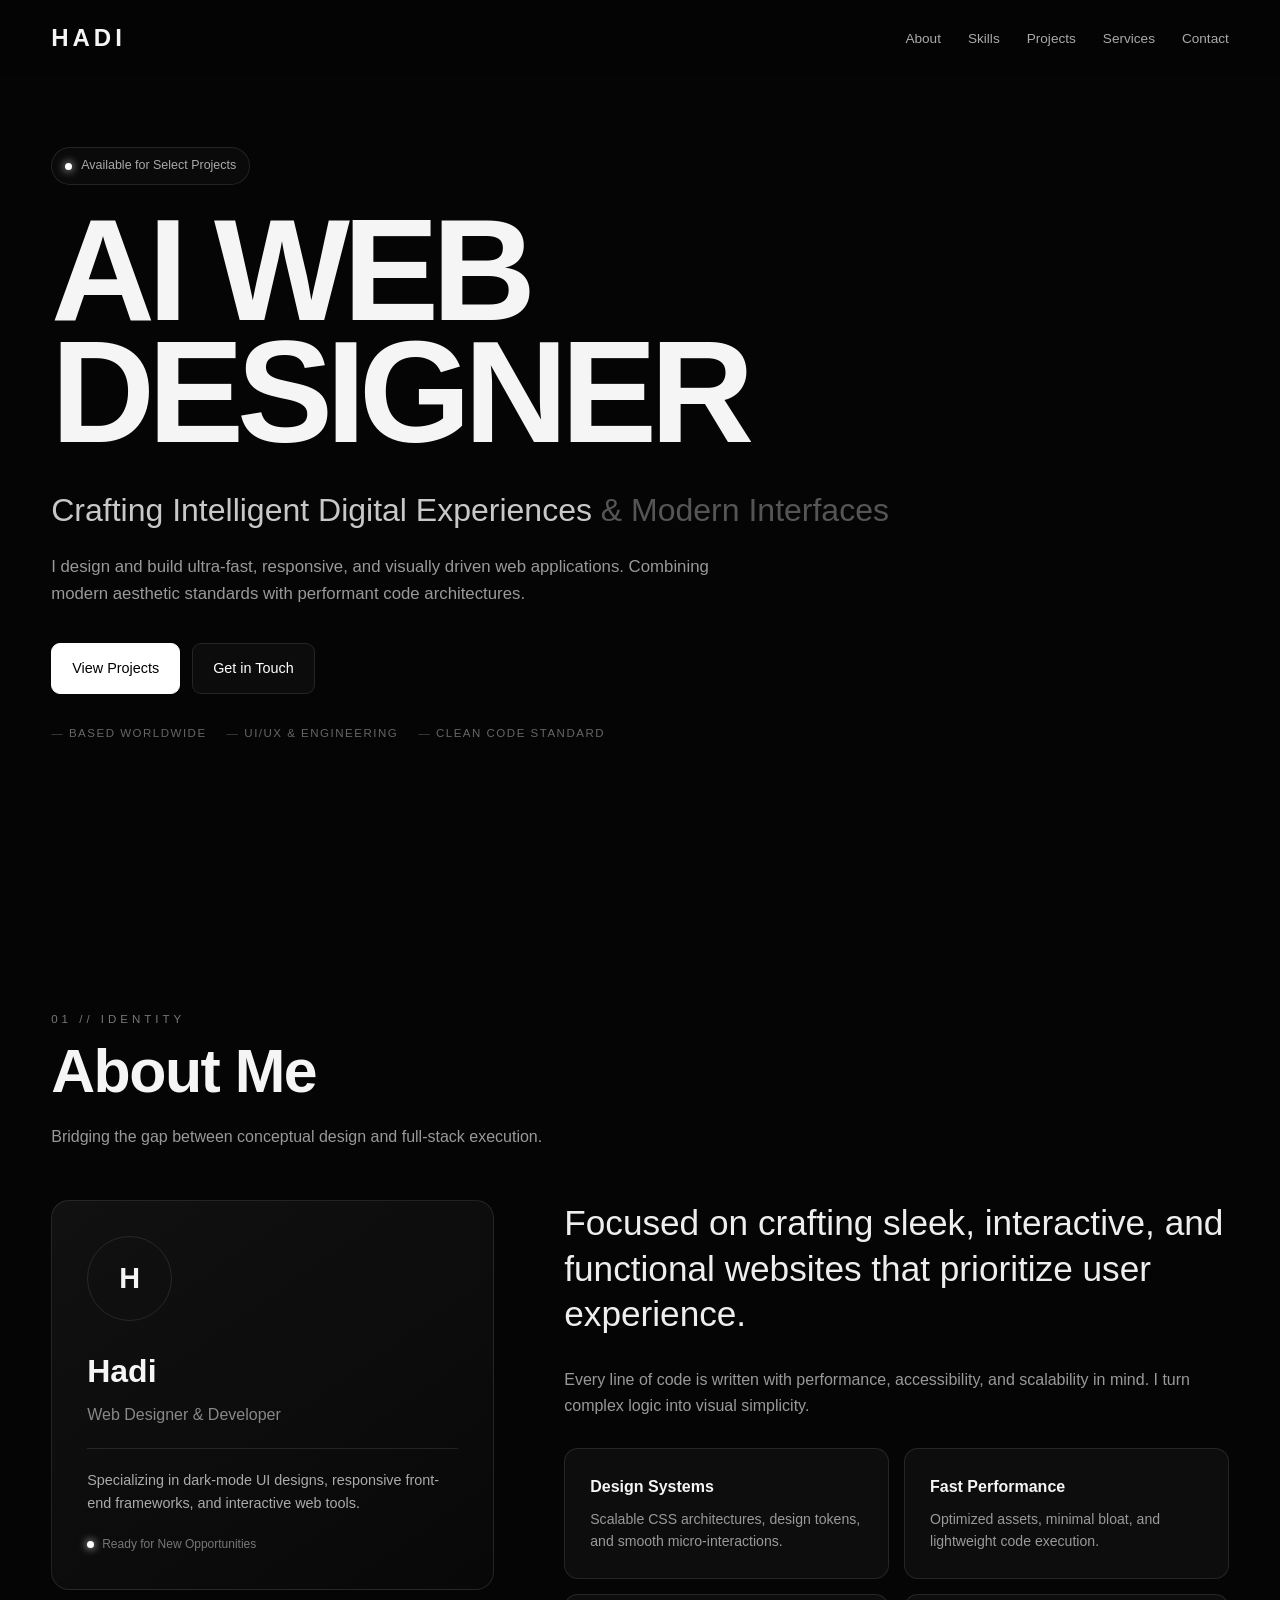
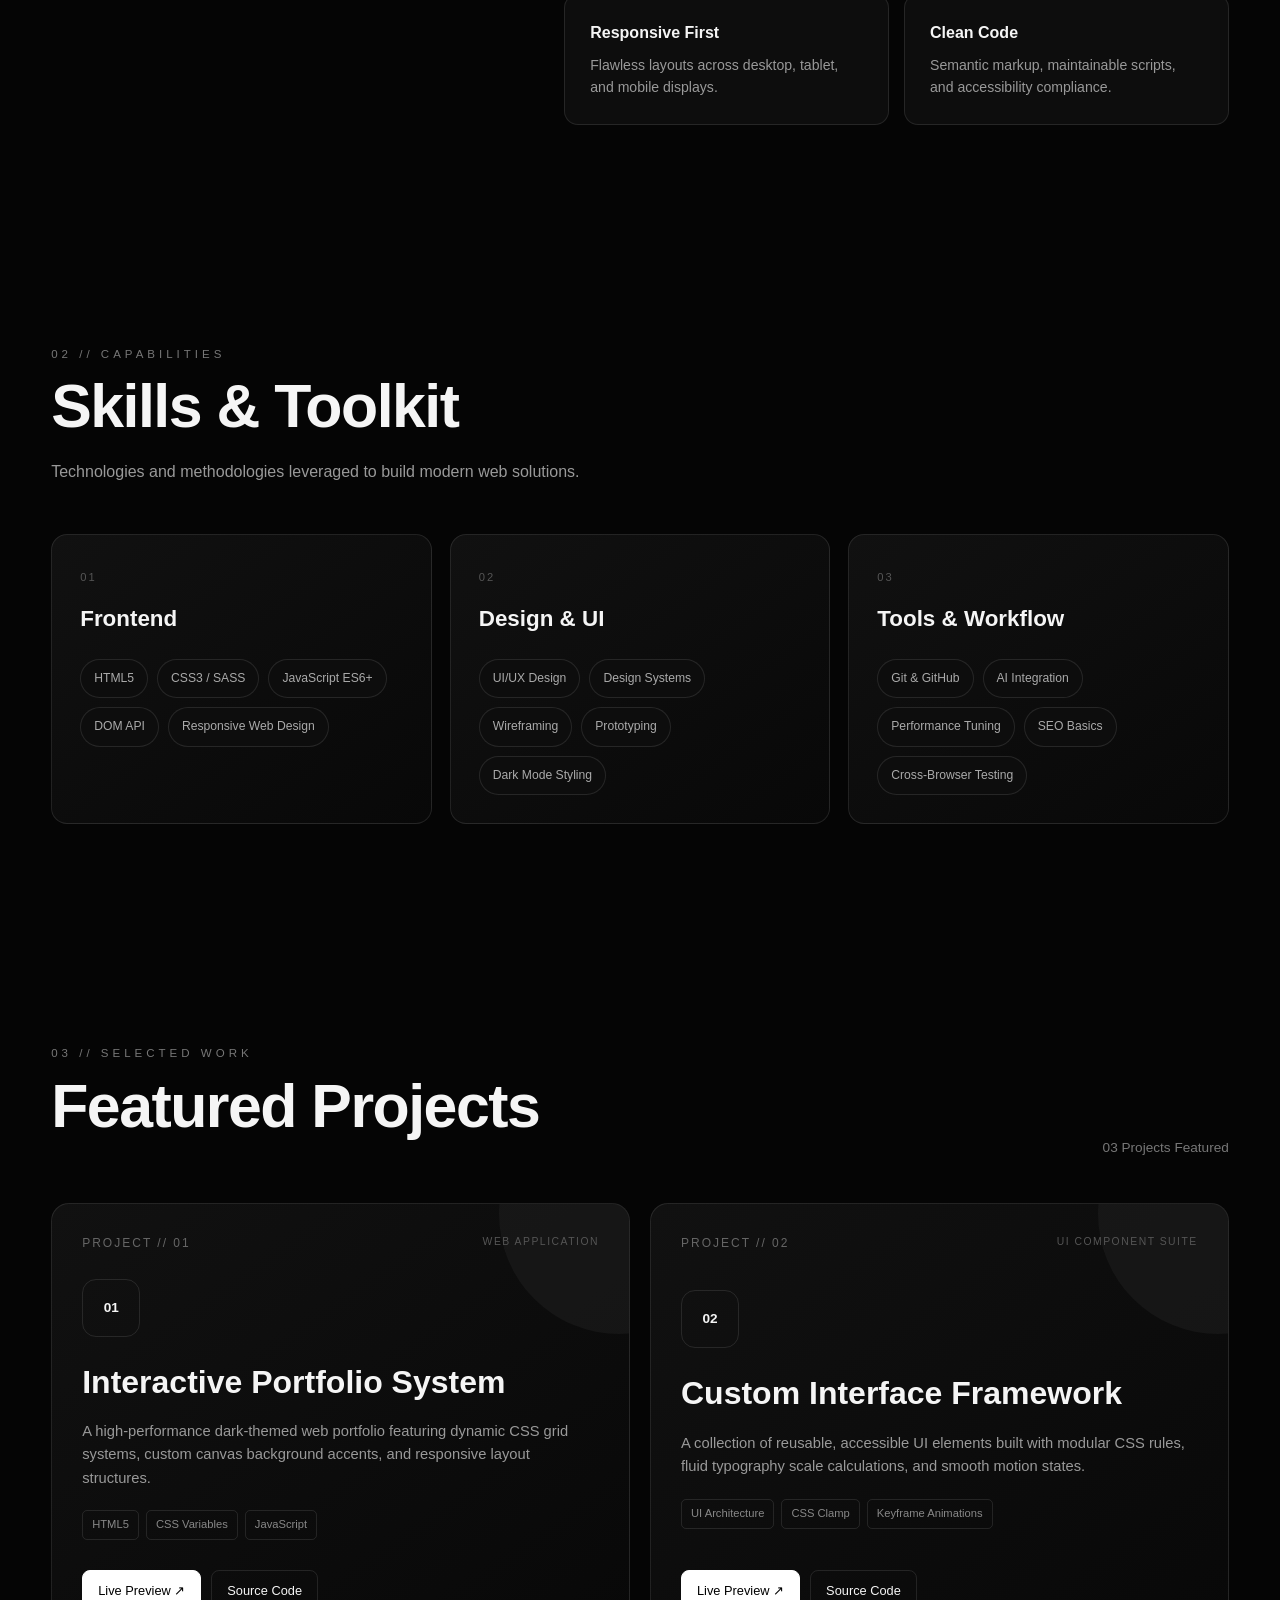
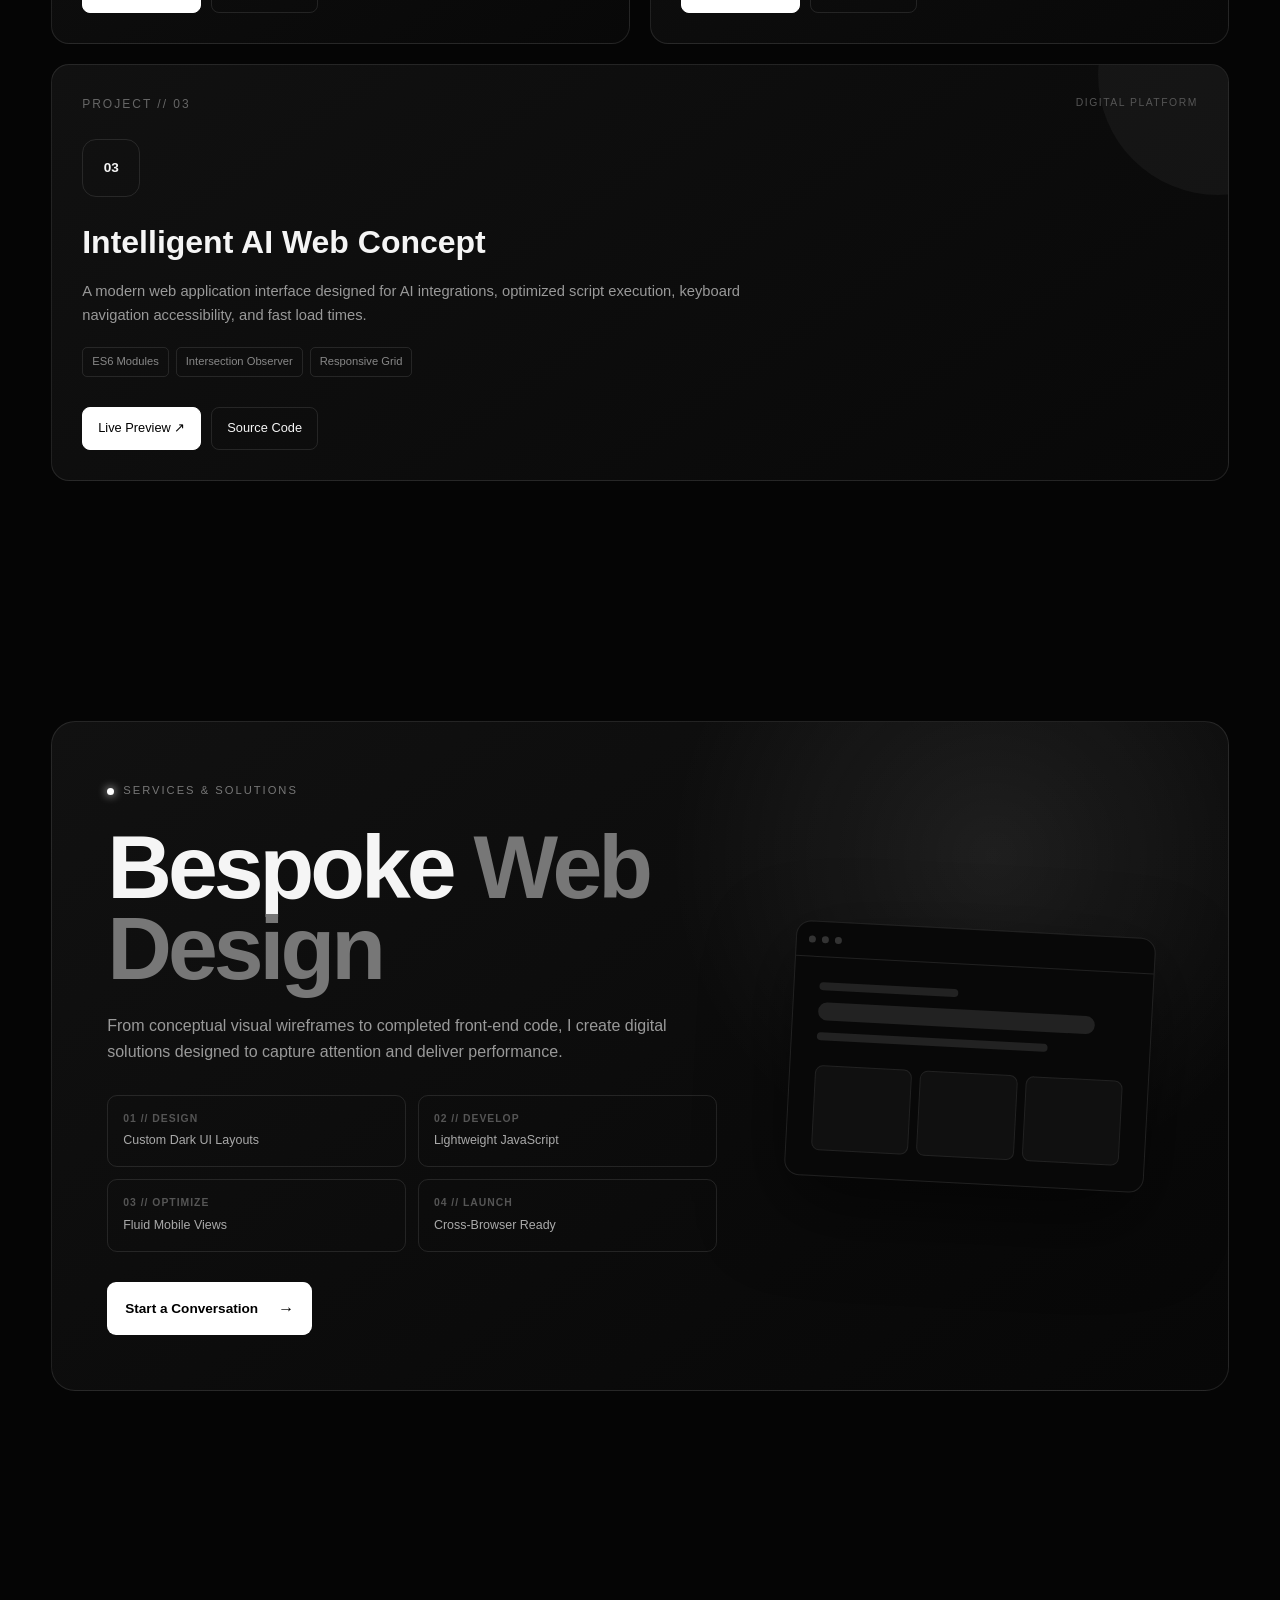
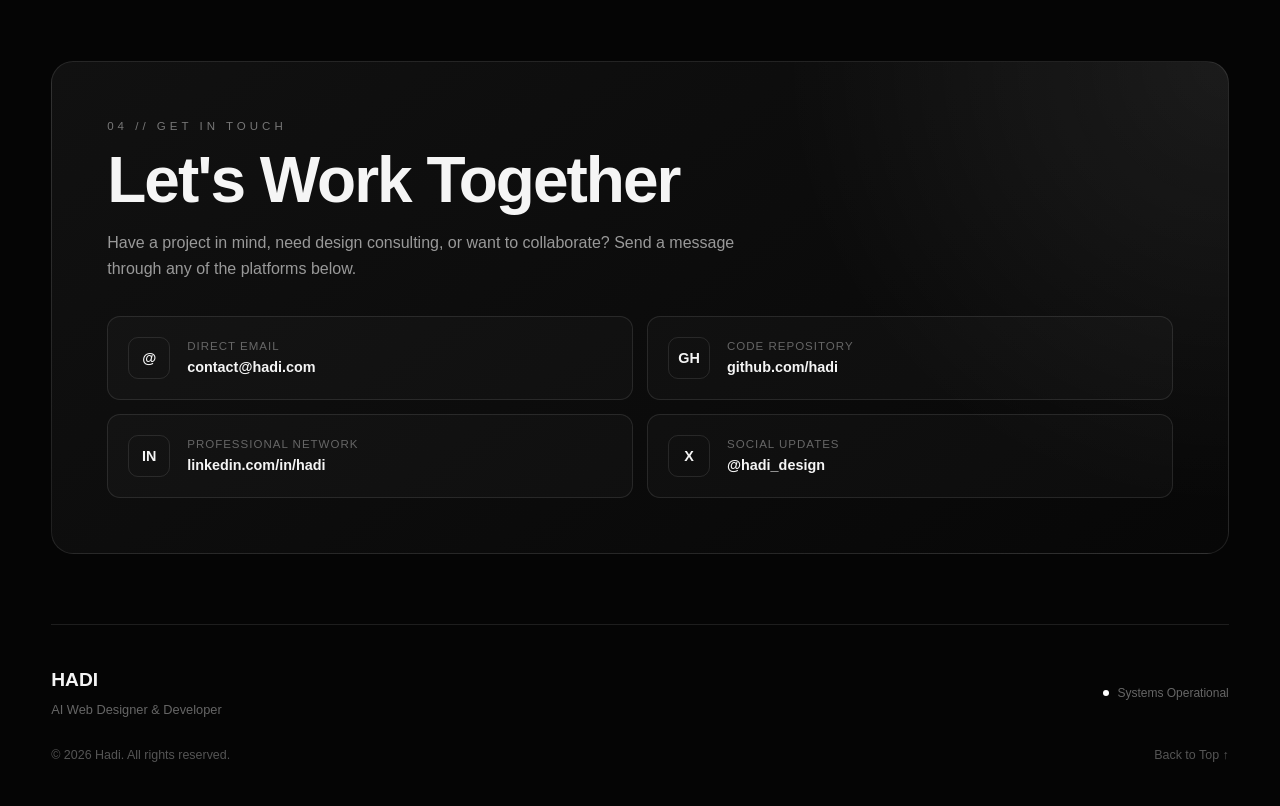
==== commit 338f737c: "Update index.html" ====
--- a/index.html
+++ b/index.html
@@ -3,751 +3,393 @@
 <head>
   <meta charset="UTF-8">
   <meta name="viewport" content="width=device-width, initial-scale=1.0">
-
-  <meta
-    name="description"
-    content="HADI — AI Web Designer, Developer and Creator. Explore websites, digital projects and AI-assisted web design."
-  >
-
-  <meta
-    name="keywords"
-    content="HADI, AI web designer, web designer, website design, web development, AI website, developer, creator"
-  >
-
-  <meta name="author" content="HADI">
-  <meta name="theme-color" content="#050505">
-
-  <meta property="og:title" content="HADI — AI Web Designer • Developer • Creator">
-  <meta
-    property="og:description"
-    content="Modern websites and digital experiences built with web technologies and AI-assisted workflows."
-  >
-  <meta property="og:type" content="website">
-
-  <title>HADI — AI Web Designer • Developer • Creator</title>
-
+  <title>Hadi — AI Web Designer & Developer</title>
+  <meta name="description" content="Portfolio of Hadi — AI Web Designer, Developer, and Digital Creator.">
   <link rel="stylesheet" href="style.css">
 </head>
-
 <body class="loading">
 
-  <!-- LOADER -->
-  <div id="loader" aria-label="Loading portfolio">
+  <!-- =========================================================
+     LOADER
+  ========================================================= -->
+  <div id="loader">
     <div class="loader-content">
       <div class="loader-logo">HADI</div>
-      <div class="loader-subtitle">AI Web Designer • Developer • Creator</div>
+      <div class="loader-subtitle">Portfolio & Experience</div>
       <div class="loader-line"></div>
     </div>
   </div>
 
-  <!-- BACKGROUND -->
+  <!-- =========================================================
+     BACKGROUND ACCENTS
+  ========================================================= -->
   <div class="background-glow"></div>
   <div class="background-grid"></div>
 
-  <!-- HEADER -->
+  <!-- =========================================================
+     HEADER & NAVIGATION
+  ========================================================= -->
   <header id="header">
-    <nav class="nav" aria-label="Main navigation">
-
-      <a href="#home" class="logo" aria-label="HADI Home">
-        HADI
-      </a>
-
-      <button
-        class="menu-btn"
-        id="menuBtn"
-        type="button"
-        aria-label="Open navigation menu"
-        aria-expanded="false"
-        aria-controls="navLinks"
-      >
-        ☰
-      </button>
-
+    <nav class="nav">
+      <a href="#" class="logo" aria-label="Hadi Portfolio Home">HADI</a>
       <ul class="nav-links" id="navLinks">
-        <li><a href="#home">Home</a></li>
         <li><a href="#about">About</a></li>
         <li><a href="#skills">Skills</a></li>
         <li><a href="#projects">Projects</a></li>
-        <li><a href="#services">Websites</a></li>
+        <li><a href="#services">Services</a></li>
         <li><a href="#contact">Contact</a></li>
       </ul>
-
+      <button class="menu-btn" id="menuBtn" aria-label="Open navigation menu" aria-expanded="false">
+        ☰
+      </button>
     </nav>
   </header>
 
+  <!-- =========================================================
+     HERO SECTION
+  ========================================================= -->
   <main>
-
-    <!-- HERO -->
-    <section class="hero" id="home">
-
+    <section class="hero" id="hero">
       <div class="hero-content">
-
         <div class="hero-tag">
-          <span class="status-dot" aria-hidden="true"></span>
-          AI Web Designer
-        </div>
-
-        <h1>HADI</h1>
-
-        <h2>
-          AI Web Designer <span>•</span> Developer <span>•</span> Creator
-        </h2>
-
+          <span class="status-dot"></span>
+          Available for Select Projects
+        </div>
+        <h1>AI WEB<br>DESIGNER</h1>
+        <h2>Crafting Intelligent Digital Experiences <span>&amp; Modern Interfaces</span></h2>
         <p>
-          I design and build modern websites using web technologies
-          and AI-assisted workflows, turning ideas into digital
-          experiences that actually work.
+          I design and build ultra-fast, responsive, and visually driven web applications. 
+          Combining modern aesthetic standards with performant code architectures.
         </p>
-
         <div class="hero-buttons">
-
-          <a href="#projects" class="btn btn-primary">
-            Explore Projects
-          </a>
-
-          <a href="#services" class="btn btn-secondary">
-            Need a Website?
-          </a>
-
-        </div>
-
+          <a href="#projects" class="btn btn-primary">View Projects</a>
+          <a href="#contact" class="btn btn-secondary">Get in Touch</a>
+        </div>
         <div class="hero-meta">
-          <span>Web Design</span>
-          <span>AI-Assisted Development</span>
-          <span>Digital Experiences</span>
-        </div>
-
-      </div>
-
-    </section>
-
-    <!-- ABOUT -->
-    <section id="about">
-
-      <div class="section-label reveal">
-        01 / About
-      </div>
-
-      <h2 class="section-title reveal">
-        Designing with<br>
-        code & AI.
-      </h2>
-
-      <p class="section-description reveal">
-        I combine web-design knowledge, development skills and
-        AI-assisted workflows to turn ideas into modern digital
-        experiences.
+          <span>Based Worldwide</span>
+          <span>UI/UX &amp; Engineering</span>
+          <span>Clean Code Standard</span>
+        </div>
+      </div>
+    </section>
+
+    <!-- =========================================================
+       ABOUT SECTION
+    ========================================================= -->
+    <section id="about" class="reveal">
+      <div class="section-label">01 // Identity</div>
+      <h2 class="section-title">About Me</h2>
+      <p class="section-description">
+        Bridging the gap between conceptual design and full-stack execution.
       </p>
 
       <div class="about-grid">
-
-        <div class="about-profile reveal">
-
-          <div class="profile-symbol" aria-hidden="true">
-            H
-          </div>
-
-          <div class="profile-name">
-            HADI
-          </div>
-
-          <div class="profile-role">
-            AI Web Designer
-          </div>
-
-          <div class="profile-line">
-            Designer by mindset. Builder by choice.
-          </div>
-
+        <aside class="about-profile">
+          <div class="profile-symbol">H</div>
+          <h3 class="profile-name">Hadi</h3>
+          <p class="profile-role">Web Designer &amp; Developer</p>
+          <p class="profile-line">
+            Specializing in dark-mode UI designs, responsive front-end frameworks, and interactive web tools.
+          </p>
           <div class="profile-status">
-            <span></span>
-            Open to website projects
-          </div>
-
-        </div>
+            <span></span> Ready for New Opportunities
+          </div>
+        </aside>
 
         <div class="about-content">
-
-          <div class="about-intro reveal">
-            I don't just use AI to generate code.
-            I use it as a tool to build better ideas.
-          </div>
-
-          <p class="about-text reveal">
-            I have studied web designing and enjoy creating
-            websites, interfaces and digital projects. I use
-            HTML, CSS, JavaScript and modern AI tools as part
-            of my development workflow.
+          <p class="about-intro">
+            Focused on crafting sleek, interactive, and functional websites that prioritize user experience.
           </p>
-
-          <p class="about-text reveal">
-            My process combines learning, designing,
-            experimenting, building and improving. AI helps
-            me explore ideas faster, while web-development
-            knowledge helps me turn those ideas into working
-            experiences.
+          <p class="about-text">
+            Every line of code is written with performance, accessibility, and scalability in mind. I turn complex logic into visual simplicity.
           </p>
-
           <div class="about-cards">
-
-            <div class="about-card reveal">
-              <h3>01 — Design</h3>
-              <p>
-                Creating clean, modern and responsive website
-                layouts with attention to user experience.
-              </p>
-            </div>
-
-            <div class="about-card reveal">
-              <h3>02 — Build</h3>
-              <p>
-                Turning designs and ideas into functional
-                websites using modern web technologies.
-              </p>
-            </div>
-
-            <div class="about-card reveal">
-              <h3>03 — AI Assist</h3>
-              <p>
-                Using AI tools to explore concepts, improve
-                workflows and accelerate development.
-              </p>
-            </div>
-
-            <div class="about-card reveal">
-              <h3>04 — Improve</h3>
-              <p>
-                Testing, refining and continuously improving
-                every project I create.
-              </p>
-            </div>
-
-          </div>
-
-        </div>
-
-      </div>
-
-    </section>
-
-    <!-- SKILLS -->
-    <section id="skills">
-
-      <div class="section-label reveal">
-        02 / Skills
-      </div>
-
-      <h2 class="section-title reveal">
-        Tools for<br>
-        building ideas.
-      </h2>
-
-      <p class="section-description reveal">
-        A combination of web technologies, design skills,
-        development tools and AI-assisted workflows.
+            <div class="about-card">
+              <h3>Design Systems</h3>
+              <p>Scalable CSS architectures, design tokens, and smooth micro-interactions.</p>
+            </div>
+            <div class="about-card">
+              <h3>Fast Performance</h3>
+              <p>Optimized assets, minimal bloat, and lightweight code execution.</p>
+            </div>
+            <div class="about-card">
+              <h3>Responsive First</h3>
+              <p>Flawless layouts across desktop, tablet, and mobile displays.</p>
+            </div>
+            <div class="about-card">
+              <h3>Clean Code</h3>
+              <p>Semantic markup, maintainable scripts, and accessibility compliance.</p>
+            </div>
+          </div>
+        </div>
+      </div>
+    </section>
+
+    <!-- =========================================================
+       SKILLS SECTION
+    ========================================================= -->
+    <section id="skills" class="reveal">
+      <div class="section-label">02 // Capabilities</div>
+      <h2 class="section-title">Skills &amp; Toolkit</h2>
+      <p class="section-description">
+        Technologies and methodologies leveraged to build modern web solutions.
       </p>
 
       <div class="skill-categories">
-
-        <div class="skill-category reveal">
-
-          <div class="skill-category-number">01</div>
-
-          <h3>Web</h3>
-
+        <div class="skill-category">
+          <span class="skill-category-number">01</span>
+          <h3>Frontend</h3>
           <div class="skills-wrapper">
-            <span class="skill">HTML</span>
-            <span class="skill">CSS</span>
-            <span class="skill">JavaScript</span>
-            <span class="skill">Responsive Design</span>
-            <span class="skill">UI Design</span>
-          </div>
-
-        </div>
-
-        <div class="skill-category reveal">
-
-          <div class="skill-category-number">02</div>
-
-          <h3>Development</h3>
-
+            <span class="skill">HTML5</span>
+            <span class="skill">CSS3 / SASS</span>
+            <span class="skill">JavaScript ES6+</span>
+            <span class="skill">DOM API</span>
+            <span class="skill">Responsive Web Design</span>
+          </div>
+        </div>
+
+        <div class="skill-category">
+          <span class="skill-category-number">02</span>
+          <h3>Design &amp; UI</h3>
           <div class="skills-wrapper">
-            <span class="skill">GitHub</span>
-            <span class="skill">Git</span>
-            <span class="skill">Web Development</span>
-            <span class="skill">Problem Solving</span>
-            <span class="skill">Deployment</span>
-          </div>
-
-        </div>
-
-        <div class="skill-category reveal">
-
-          <div class="skill-category-number">03</div>
-
-          <h3>AI Workflow</h3>
-
+            <span class="skill">UI/UX Design</span>
+            <span class="skill">Design Systems</span>
+            <span class="skill">Wireframing</span>
+            <span class="skill">Prototyping</span>
+            <span class="skill">Dark Mode Styling</span>
+          </div>
+        </div>
+
+        <div class="skill-category">
+          <span class="skill-category-number">03</span>
+          <h3>Tools &amp; Workflow</h3>
           <div class="skills-wrapper">
-            <span class="skill">AI-Assisted Coding</span>
-            <span class="skill">AI Design</span>
-            <span class="skill">Prompting</span>
-            <span class="skill">Idea Exploration</span>
-            <span class="skill">Rapid Prototyping</span>
-          </div>
-
-        </div>
-
-      </div>
-
-    </section>
-
-    <!-- PROJECTS -->
-    <section id="projects">
-
+            <span class="skill">Git &amp; GitHub</span>
+            <span class="skill">AI Integration</span>
+            <span class="skill">Performance Tuning</span>
+            <span class="skill">SEO Basics</span>
+            <span class="skill">Cross-Browser Testing</span>
+          </div>
+        </div>
+      </div>
+    </section>
+
+    <!-- =========================================================
+       PROJECTS SECTION
+    ========================================================= -->
+    <section id="projects" class="reveal">
       <div class="projects-head">
-
         <div>
-
-          <div class="section-label reveal">
-            03 / Projects
-          </div>
-
-          <h2 class="section-title reveal">
-            Things I've<br>
-            built.
-          </h2>
-
-          <p class="section-description reveal">
-            Personal projects and experiments where I explore
-            web development, interfaces, technology and AI-assisted
-            creation.
+          <div class="section-label">03 // Selected Work</div>
+          <h2 class="section-title">Featured Projects</h2>
+        </div>
+        <div class="projects-count">03 Projects Featured</div>
+      </div>
+
+      <div class="projects-grid">
+        <!-- Project 1 -->
+        <article class="project-card">
+          <div class="project-top">
+            <span class="project-number">PROJECT // 01</span>
+            <span class="project-type">WEB APPLICATION</span>
+          </div>
+          <div class="project-content">
+            <div class="project-icon">01</div>
+            <h3 class="project-title">Interactive Portfolio System</h3>
+            <p class="project-description">
+              A high-performance dark-themed web portfolio featuring dynamic CSS grid systems, custom canvas background accents, and responsive layout structures.
+            </p>
+            <div class="project-tags">
+              <span class="project-tag">HTML5</span>
+              <span class="project-tag">CSS Variables</span>
+              <span class="project-tag">JavaScript</span>
+            </div>
+          </div>
+          <div class="project-actions">
+            <a href="#" class="project-btn live">Live Preview ↗</a>
+            <a href="#" class="project-btn">Source Code</a>
+          </div>
+        </article>
+
+        <!-- Project 2 -->
+        <article class="project-card">
+          <div class="project-top">
+            <span class="project-number">PROJECT // 02</span>
+            <span class="project-type">UI COMPONENT SUITE</span>
+          </div>
+          <div class="project-content">
+            <div class="project-icon">02</div>
+            <h3 class="project-title">Custom Interface Framework</h3>
+            <p class="project-description">
+              A collection of reusable, accessible UI elements built with modular CSS rules, fluid typography scale calculations, and smooth motion states.
+            </p>
+            <div class="project-tags">
+              <span class="project-tag">UI Architecture</span>
+              <span class="project-tag">CSS Clamp</span>
+              <span class="project-tag">Keyframe Animations</span>
+            </div>
+          </div>
+          <div class="project-actions">
+            <a href="#" class="project-btn live">Live Preview ↗</a>
+            <a href="#" class="project-btn">Source Code</a>
+          </div>
+        </article>
+
+        <!-- Project 3 -->
+        <article class="project-card">
+          <div class="project-top">
+            <span class="project-number">PROJECT // 03</span>
+            <span class="project-type">DIGITAL PLATFORM</span>
+          </div>
+          <div class="project-content">
+            <div class="project-icon">03</div>
+            <h3 class="project-title">Intelligent AI Web Concept</h3>
+            <p class="project-description">
+              A modern web application interface designed for AI integrations, optimized script execution, keyboard navigation accessibility, and fast load times.
+            </p>
+            <div class="project-tags">
+              <span class="project-tag">ES6 Modules</span>
+              <span class="project-tag">Intersection Observer</span>
+              <span class="project-tag">Responsive Grid</span>
+            </div>
+          </div>
+          <div class="project-actions">
+            <a href="#" class="project-btn live">Live Preview ↗</a>
+            <a href="#" class="project-btn">Source Code</a>
+          </div>
+        </article>
+      </div>
+    </section>
+
+    <!-- =========================================================
+       SERVICES SECTION
+    ========================================================= -->
+    <section id="services" class="service-section reveal">
+      <div class="service-box">
+        <div class="service-content">
+          <div class="service-badge">
+            <span></span> SERVICES &amp; SOLUTIONS
+          </div>
+          <h2>Bespoke <span>Web Design</span></h2>
+          <p>
+            From conceptual visual wireframes to completed front-end code, I create digital solutions designed to capture attention and deliver performance.
           </p>
 
-        </div>
-
-        <div class="projects-count reveal">
-          03 Projects
-        </div>
-
-      </div>
-
-      <div class="projects-grid">
-
-        <!-- ROOT HUB -->
-        <article class="project-card reveal">
-
-          <div class="project-top">
-            <div class="project-number">PROJECT / 01</div>
-            <div class="project-type">WEB PROJECT</div>
-          </div>
-
-          <div class="project-content">
-
-            <div class="project-icon">RH</div>
-
-            <h3 class="project-title">
-              ROOT HUB
-            </h3>
-
-            <p class="project-description">
-              A technology-focused web project created to explore
-              digital tools, interfaces and modern web experiences.
-            </p>
-
-            <div class="project-tags">
-              <span class="project-tag">Web</span>
-              <span class="project-tag">UI</span>
-              <span class="project-tag">Development</span>
-              <span class="project-tag">GitHub</span>
-            </div>
-
-          </div>
-
-          <div class="project-actions">
-
-            <a
-              href="https://hadi-root.github.io/root-hub/"
-              target="_blank"
-              rel="noopener noreferrer"
-              class="project-btn live"
-            >
-              ◉ Live Website
-            </a>
-
-            <a
-              href="https://github.com/hadi-root/root-hub"
-              target="_blank"
-              rel="noopener noreferrer"
-              class="project-btn"
-            >
-              &lt;/&gt; GitHub
-            </a>
-
-          </div>
-
-        </article>
-
-        <!-- ROOT OS -->
-        <article class="project-card reveal">
-
-          <div class="project-top">
-            <div class="project-number">PROJECT / 02</div>
-            <div class="project-type">EXPERIMENT</div>
-          </div>
-
-          <div class="project-content">
-
-            <div class="project-icon">OS</div>
-
-            <h3 class="project-title">
-              ROOT OS
-            </h3>
-
-            <p class="project-description">
-              An operating-system-inspired web experience focused
-              on interface design, interaction and software concepts.
-            </p>
-
-            <div class="project-tags">
-              <span class="project-tag">OS Concept</span>
-              <span class="project-tag">UI</span>
-              <span class="project-tag">JavaScript</span>
-              <span class="project-tag">Development</span>
-            </div>
-
-          </div>
-
-          <div class="project-actions">
-
-            <a
-              href="https://hadi-root.github.io/root-os/"
-              target="_blank"
-              rel="noopener noreferrer"
-              class="project-btn live"
-            >
-              ◉ Live Website
-            </a>
-
-            <a
-              href="https://github.com/hadi-root/root-os"
-              target="_blank"
-              rel="noopener noreferrer"
-              class="project-btn"
-            >
-              &lt;/&gt; GitHub
-            </a>
-
-          </div>
-
-        </article>
-
-        <!-- ROOT TERMINAL HUB -->
-        <article class="project-card reveal">
-
-          <div class="project-top">
-            <div class="project-number">PROJECT / 03</div>
-            <div class="project-type">WEB PROJECT</div>
-          </div>
-
-          <div class="project-content">
-
-            <div class="project-icon">RT</div>
-
-            <h3 class="project-title">
-              ROOT TERMINAL HUB
-            </h3>
-
-            <p class="project-description">
-              A terminal-inspired digital experience built around
-              technology, development and interactive web concepts.
-            </p>
-
-            <div class="project-tags">
-              <span class="project-tag">Web</span>
-              <span class="project-tag">Terminal</span>
-              <span class="project-tag">JavaScript</span>
-              <span class="project-tag">GitHub</span>
-            </div>
-
-          </div>
-
-          <div class="project-actions">
-
-            <a
-              href="https://root-terminal-hub.onrender.com/"
-              target="_blank"
-              rel="noopener noreferrer"
-              class="project-btn live"
-            >
-              ◉ Live Website
-            </a>
-
-            <a
-              href="https://github.com/hadi-root/root-terminal-portal"
-              target="_blank"
-              rel="noopener noreferrer"
-              class="project-btn"
-            >
-              &lt;/&gt; GitHub
-            </a>
-
-          </div>
-
-        </article>
-
-      </div>
-
-    </section>
-
-    <!-- WEBSITE SERVICE -->
-    <section id="services" class="service-section">
-
-      <div class="section-label reveal">
-        04 / Website Design
-      </div>
-
-      <div class="service-box reveal">
-
-        <div class="service-content">
-
-          <div class="service-badge">
-            <span></span>
-            WEBSITE PROJECTS
-          </div>
-
-          <h2>
-            Need a<br>
-            <span>website?</span>
-          </h2>
-
-          <p>
-            Have an idea, project, personal brand or small business
-            that needs a website? I can design and build a modern,
-            responsive website using web technologies and
-            AI-assisted development workflows.
-          </p>
-
           <div class="service-features">
-
             <div>
-              <strong>01</strong>
-              <span>Modern Design</span>
-            </div>
-
+              <strong>01 // DESIGN</strong>
+              <span>Custom Dark UI Layouts</span>
+            </div>
             <div>
-              <strong>02</strong>
-              <span>Responsive Layout</span>
-            </div>
-
+              <strong>02 // DEVELOP</strong>
+              <span>Lightweight JavaScript</span>
+            </div>
             <div>
-              <strong>03</strong>
-              <span>AI-Assisted Workflow</span>
-            </div>
-
+              <strong>03 // OPTIMIZE</strong>
+              <span>Fluid Mobile Views</span>
+            </div>
             <div>
-              <strong>04</strong>
-              <span>Website Deployment</span>
-            </div>
-
-          </div>
-
-          <a
-            href="https://www.instagram.com/buildwithroothub/"
-            target="_blank"
-            rel="noopener noreferrer"
-            class="service-btn"
-          >
-            Contact for a Website
-            <span>↗</span>
-          </a>
-
-        </div>
-
-        <div class="service-visual" aria-hidden="true">
-
+              <strong>04 // LAUNCH</strong>
+              <span>Cross-Browser Ready</span>
+            </div>
+          </div>
+
+          <a href="#contact" class="service-btn">
+            Start a Conversation <span>→</span>
+          </a>
+        </div>
+
+        <div class="service-visual">
           <div class="browser-window">
-
             <div class="browser-bar">
               <span></span>
               <span></span>
               <span></span>
             </div>
-
             <div class="browser-content">
-
+              <div class="browser-line short"></div>
               <div class="browser-line large"></div>
               <div class="browser-line"></div>
-              <div class="browser-line short"></div>
-
               <div class="browser-cards">
                 <div></div>
                 <div></div>
                 <div></div>
               </div>
-
-            </div>
-
-          </div>
-
-        </div>
-
-      </div>
-
-    </section>
-
-    <!-- CONTACT -->
-    <section id="contact" class="contact-section">
-
-      <div class="section-label reveal">
-        05 / Contact
-      </div>
-
-      <h2 class="section-title reveal">
-        Let's connect.
-      </h2>
-
-      <p class="section-description reveal">
-        Whether you want to discuss my work, collaborate on an idea,
-        or build a website, you can find me here.
-      </p>
-
-      <div class="contact-box reveal">
-
-        <h3>
-          Have an idea?<br>
-          Let's build it.
-        </h3>
-
+            </div>
+          </div>
+        </div>
+      </div>
+    </section>
+
+    <!-- =========================================================
+       CONTACT SECTION
+    ========================================================= -->
+    <section id="contact" class="contact-section reveal">
+      <div class="contact-box">
+        <div class="section-label">04 // Get In Touch</div>
+        <h3>Let's Work Together</h3>
         <p>
-          For website projects and web-design requests,
-          contact me through Build With ROOT HUB.
+          Have a project in mind, need design consulting, or want to collaborate? Send a message through any of the platforms below.
         </p>
 
         <div class="contact-grid">
-
-          <!-- EMAIL -->
-          <a
-            href="mailto:hadivga@gmail.com"
-            class="contact-card"
-          >
+          <a href="mailto:contact@example.com" class="contact-card">
             <div class="contact-icon">@</div>
-
             <div class="contact-info">
-              <span>Email</span>
-              <strong>hadivga@gmail.com</strong>
-            </div>
-          </a>
-
-          <!-- GITHUB -->
-          <a
-            href="https://github.com/hadi-root"
-            target="_blank"
-            rel="noopener noreferrer"
-            class="contact-card"
-          >
-            <div class="contact-icon">&lt;/&gt;</div>
-
+              <span>Direct Email</span>
+              <strong>contact@hadi.com</strong>
+            </div>
+          </a>
+
+          <a href="https://github.com" target="_blank" rel="noopener noreferrer" class="contact-card">
+            <div class="contact-icon">GH</div>
             <div class="contact-info">
-              <span>GitHub</span>
-              <strong>github.com/hadi-root</strong>
-            </div>
-          </a>
-
-          <!-- PERSONAL INSTAGRAM -->
-          <a
-            href="https://www.instagram.com/hadi_bin_yoosuf/"
-            target="_blank"
-            rel="noopener noreferrer"
-            class="contact-card"
-          >
-            <div class="contact-icon">◎</div>
-
+              <span>Code Repository</span>
+              <strong>github.com/hadi</strong>
+            </div>
+          </a>
+
+          <a href="https://linkedin.com" target="_blank" rel="noopener noreferrer" class="contact-card">
+            <div class="contact-icon">IN</div>
             <div class="contact-info">
-              <span>Instagram</span>
-              <strong>@hadi_bin_yoosuf</strong>
-            </div>
-          </a>
-
-          <!-- WEBSITE SERVICE INSTAGRAM -->
-          <a
-            href="https://www.instagram.com/buildwithroothub/"
-            target="_blank"
-            rel="noopener noreferrer"
-            class="contact-card service-contact"
-          >
-            <div class="contact-icon">↗</div>
-
+              <span>Professional Network</span>
+              <strong>linkedin.com/in/hadi</strong>
+            </div>
+          </a>
+
+          <a href="https://twitter.com" target="_blank" rel="noopener noreferrer" class="contact-card">
+            <div class="contact-icon">X</div>
             <div class="contact-info">
-              <span>Website Projects</span>
-              <strong>@buildwithroothub</strong>
-            </div>
-          </a>
-
-        </div>
-
-      </div>
-
-    </section>
-
+              <span>Social Updates</span>
+              <strong>@hadi_design</strong>
+            </div>
+          </a>
+        </div>
+      </div>
+    </section>
   </main>
 
-  <!-- FOOTER -->
+  <!-- =========================================================
+     FOOTER
+  ========================================================= -->
   <footer>
-
     <div class="footer-main">
-
       <div class="footer-brand">
         <strong>HADI</strong>
-        <span>AI Web Designer • Developer • Creator</span>
-      </div>
-
+        <span>AI Web Designer &amp; Developer</span>
+      </div>
       <div class="footer-status">
-        <span></span>
-        Building digital experiences
-      </div>
-
+        <span></span> Systems Operational
+      </div>
     </div>
-
     <div class="footer-bottom">
-
-      <div>
-        © 2026 HADI. Built with code & AI-assisted workflows.
-      </div>
-
+      <p>&copy; <span data-year></span> Hadi. All rights reserved.</p>
       <div class="footer-links">
-
-        <a
-          href="https://github.com/hadi-root"
-          target="_blank"
-          rel="noopener noreferrer"
-        >
-          GitHub
-        </a>
-
-        <a
-          href="https://www.instagram.com/hadi_bin_yoosuf/"
-          target="_blank"
-          rel="noopener noreferrer"
-        >
-          @hadi_bin_yoosuf
-        </a>
-
-        <a
-          href="https://www.instagram.com/buildwithroothub/"
-          target="_blank"
-          rel="noopener noreferrer"
-        >
-          @buildwithroothub
-        </a>
-
-      </div>
-
+        <a href="#hero">Back to Top ↑</a>
+      </div>
     </div>
-
   </footer>
 
   <script src="script.js"></script>
-
 </body>
 </html>
-```
--- a/style.css
+++ b/style.css
@@ -1,7 +1,6 @@
-```css
 /* =========================================================
    HADI PORTFOLIO
-   GLOBAL
+   AI WEB DESIGNER • DEVELOPER • CREATOR
 ========================================================= */
 
 * {
@@ -21,8 +20,8 @@
   --muted: #999;
   --muted-dark: #666;
 
-  --line: rgba(255,255,255,0.10);
-  --line-hover: rgba(255,255,255,0.28);
+  --line: rgba(255, 255, 255, 0.1);
+  --line-hover: rgba(255, 255, 255, 0.25);
 
   --white: #fff;
   --black: #000;
@@ -36,20 +35,24 @@
 }
 
 body {
-  font-family:
-    Arial,
-    Helvetica,
-    sans-serif;
-
+  font-family: Arial, Helvetica, sans-serif;
   background: var(--bg);
   color: var(--text);
-
   line-height: 1.6;
   overflow-x: hidden;
 }
 
 body.loading {
   overflow: hidden;
+}
+
+a {
+  color: inherit;
+  text-decoration: none;
+}
+
+button {
+  font-family: inherit;
 }
 
 body::-webkit-scrollbar {
@@ -64,21 +67,6 @@
   background: #292929;
   border-radius: 20px;
 }
-
-a {
-  color: inherit;
-  text-decoration: none;
-}
-
-button {
-  font: inherit;
-}
-
-::selection {
-  background: white;
-  color: black;
-}
-
 
 /* =========================================================
    LOADER
@@ -88,7 +76,6 @@
   position: fixed;
   inset: 0;
   z-index: 9999;
-
   background: #050505;
 
   display: flex;
@@ -96,9 +83,7 @@
   justify-content: center;
   flex-direction: column;
 
-  transition:
-    opacity 0.7s ease,
-    visibility 0.7s ease;
+  transition: opacity 0.7s ease, visibility 0.7s ease;
 }
 
 #loader.hidden {
@@ -109,103 +94,75 @@
 
 .loader-content {
   text-align: center;
-  animation:
-    loaderContentIn 0.8s
-    cubic-bezier(.16,1,.3,1);
+  animation: loaderIn 0.8s cubic-bezier(.16, 1, .3, 1) forwards;
+}
+
+@keyframes loaderIn {
+  from {
+    opacity: 0;
+    transform: translateY(25px) scale(.96);
+  }
+  to {
+    opacity: 1;
+    transform: translateY(0) scale(1);
+  }
 }
 
 .loader-logo {
-  font-size:
-    clamp(3.5rem, 12vw, 7rem);
-
+  font-size: clamp(3.5rem, 12vw, 7rem);
   font-weight: 900;
-  letter-spacing: 10px;
-  margin-left: 10px;
+  letter-spacing: clamp(5px, 1.5vw, 12px);
   line-height: 1;
-
-  animation:
-    loaderPulse 2s
-    ease-in-out
-    infinite;
+  margin-left: clamp(5px, 1.5vw, 12px);
+
+  animation: loaderPulse 2s ease-in-out infinite;
+}
+
+@keyframes loaderPulse {
+  0%, 100% {
+    opacity: .75;
+    transform: scale(1);
+  }
+  50% {
+    opacity: 1;
+    transform: scale(1.025);
+  }
 }
 
 .loader-subtitle {
+  color: #777;
+  font-size: .7rem;
+  text-transform: uppercase;
+  letter-spacing: 3px;
   margin-top: 18px;
-
-  color: #777;
-
-  font-size: 0.72rem;
-
-  text-transform: uppercase;
-  letter-spacing: 4px;
 }
 
 .loader-line {
   width: 150px;
   height: 1px;
-
+  background: rgba(255, 255, 255, .12);
   margin: 30px auto 0;
-
-  background: rgba(255,255,255,0.12);
-
+  overflow: hidden;
   position: relative;
-  overflow: hidden;
 }
 
 .loader-line::after {
   content: "";
-
   position: absolute;
-  inset: 0;
-
+  left: -100%;
+  top: 0;
+  width: 100%;
+  height: 100%;
   background: white;
 
-  transform: translateX(-100%);
-
-  animation:
-    loadingLine 1.3s
-    ease-in-out
-    infinite;
-}
-
-@keyframes loaderContentIn {
-  from {
-    opacity: 0;
-    transform: translateY(25px) scale(.96);
-  }
-
-  to {
-    opacity: 1;
-    transform: translateY(0) scale(1);
-  }
-}
-
-@keyframes loaderPulse {
-  0%, 100% {
-    opacity: .7;
-    transform: scale(1);
-  }
-
-  50% {
-    opacity: 1;
-    transform: scale(1.025);
-  }
+  animation: loadingLine 1.25s ease-in-out infinite;
 }
 
 @keyframes loadingLine {
-  0% {
-    transform: translateX(-100%);
-  }
-
-  50% {
-    transform: translateX(0);
-  }
-
-  100% {
-    transform: translateX(100%);
-  }
-}
-
+  0% { left: -100%; }
+  50% { left: 0; }
+  100% { left: 100%; }
+}
 
 /* =========================================================
    BACKGROUND
@@ -214,147 +171,107 @@
 .background-glow {
   position: fixed;
   inset: 0;
-
+  pointer-events: none;
   z-index: -3;
-  pointer-events: none;
   overflow: hidden;
 }
 
 .background-glow::before,
 .background-glow::after {
   content: "";
-
   position: absolute;
 
-  width: 420px;
-  height: 420px;
+  width: 380px;
+  height: 380px;
 
   border-radius: 50%;
-
+  filter: blur(100px);
+  opacity: .08;
   background: white;
 
-  filter: blur(120px);
-
-  opacity: .055;
-
-  animation:
-    floatingGlow 14s
-    ease-in-out
-    infinite alternate;
+  animation: floatingGlow 12s ease-in-out infinite alternate;
 }
 
 .background-glow::before {
   top: 5%;
-  left: -220px;
+  left: -180px;
 }
 
 .background-glow::after {
+  right: -180px;
   top: 55%;
-  right: -220px;
-
   animation-delay: -5s;
 }
 
-.grid-background {
+@keyframes floatingGlow {
+  from {
+    transform: translate3d(0, 0, 0) scale(1);
+  }
+  to {
+    transform: translate3d(100px, 70px, 0) scale(1.25);
+  }
+}
+
+.background-grid {
   position: fixed;
   inset: 0;
-
   z-index: -4;
   pointer-events: none;
-
-  opacity: .035;
+  opacity: .025;
 
   background-image:
-    linear-gradient(
-      rgba(255,255,255,.4) 1px,
-      transparent 1px
-    ),
-    linear-gradient(
-      90deg,
-      rgba(255,255,255,.4) 1px,
-      transparent 1px
-    );
-
-  background-size: 55px 55px;
-
-  mask-image:
-    linear-gradient(
-      to bottom,
-      black,
-      transparent 90%
-    );
-}
-
-@keyframes floatingGlow {
-  from {
-    transform:
-      translate3d(0,0,0)
-      scale(1);
-  }
-
-  to {
-    transform:
-      translate3d(100px,70px,0)
-      scale(1.25);
-  }
-}
-
+    linear-gradient(rgba(255, 255, 255, .5) 1px, transparent 1px),
+    linear-gradient(90deg, rgba(255, 255, 255, .5) 1px, transparent 1px);
+
+  background-size: 70px 70px;
+
+  mask-image: linear-gradient(
+    to bottom,
+    black,
+    transparent 90%
+  );
+}
 
 /* =========================================================
-   HEADER
+   HEADER & NAVIGATION
 ========================================================= */
 
 header {
   position: fixed;
-
   top: 0;
   left: 0;
-
   width: 100%;
-
   z-index: 1000;
 
-  background:
-    rgba(5,5,5,.68);
+  background: rgba(5, 5, 5, .72);
 
   backdrop-filter: blur(18px);
   -webkit-backdrop-filter: blur(18px);
 
-  border-bottom:
-    1px solid transparent;
+  border-bottom: 1px solid transparent;
 
   transition: .35s ease;
 }
 
 header.scrolled {
-  background:
-    rgba(5,5,5,.92);
-
-  border-bottom-color:
-    var(--line);
+  background: rgba(5, 5, 5, .92);
+  border-bottom-color: var(--line);
 }
 
 .nav {
-  width:
-    min(92%, var(--max-width));
-
+  width: min(92%, var(--max-width));
   height: 76px;
-
   margin: auto;
 
   display: flex;
-
   align-items: center;
   justify-content: space-between;
 }
 
 .logo {
   font-size: 1.5rem;
-
   font-weight: 900;
-
   letter-spacing: 4px;
-
   transition: .3s ease;
 }
 
@@ -365,29 +282,20 @@
 
 .nav-links {
   display: flex;
-
-  align-items: center;
-
-  gap: 30px;
-
+  gap: 27px;
   list-style: none;
 }
 
 .nav-links a {
   position: relative;
-
   color: #aaa;
-
-  font-size: .92rem;
-
+  font-size: .85rem;
   transition: color .3s ease;
 }
 
 .nav-links a::after {
   content: "";
-
   position: absolute;
-
   left: 0;
   bottom: -7px;
 
@@ -395,7 +303,6 @@
   height: 1px;
 
   background: white;
-
   transition: width .3s ease;
 }
 
@@ -410,19 +317,17 @@
 .menu-btn {
   display: none;
 
+  background: transparent;
+  border: 1px solid var(--line);
+  color: white;
+
   width: 42px;
   height: 42px;
 
-  border:
-    1px solid var(--line);
-
   border-radius: 9px;
-
-  background: transparent;
-  color: white;
-
   cursor: pointer;
 
+  font-size: 1.1rem;
   transition: .3s ease;
 }
 
@@ -431,51 +336,48 @@
   color: black;
 }
 
-
 /* =========================================================
-   GLOBAL SECTIONS
+   GLOBAL LAYOUT & REVEAL ANIMATIONS
 ========================================================= */
 
 section {
-  width:
-    min(92%, var(--max-width));
-
+  width: min(92%, var(--max-width));
   margin: auto;
-
-  padding: 120px 0;
+  padding: 110px 0;
 }
 
 .section-label {
   color: #777;
-
   text-transform: uppercase;
-
   letter-spacing: 4px;
-
-  font-size: .75rem;
-
-  margin-bottom: 14px;
+  font-size: .72rem;
+  margin-bottom: 12px;
 }
 
 .section-title {
-  font-size:
-    clamp(2.5rem, 5vw, 4rem);
-
-  line-height: 1.02;
-
-  letter-spacing: -2px;
-
+  font-size: clamp(2.2rem, 5vw, 3.8rem);
+  line-height: 1.05;
+  letter-spacing: -1.5px;
   margin-bottom: 20px;
 }
 
 .section-description {
   color: var(--muted);
-
-  max-width: 700px;
-
+  max-width: 720px;
   font-size: 1rem;
 }
 
+.reveal {
+  opacity: 0;
+  transform: translateY(30px);
+  transition: opacity 0.8s cubic-bezier(0.16, 1, 0.3, 1), 
+              transform 0.8s cubic-bezier(0.16, 1, 0.3, 1);
+}
+
+.reveal.visible {
+  opacity: 1;
+  transform: translateY(0);
+}
 
 /* =========================================================
    BUTTONS
@@ -483,36 +385,29 @@
 
 .btn {
   position: relative;
-
   overflow: hidden;
 
   padding: 13px 20px;
 
-  border:
-    1px solid var(--line);
-
   border-radius: 9px;
-
-  display: inline-flex;
-
-  align-items: center;
-  justify-content: center;
-
-  gap: 10px;
-
-  font-size: .9rem;
+  border: 1px solid var(--line);
 
   transition:
     transform .3s ease,
     background .3s ease,
     color .3s ease;
+
+  font-size: .9rem;
+
+  display: inline-flex;
+  align-items: center;
+  justify-content: center;
 }
 
 .btn::before {
   content: "";
 
   position: absolute;
-
   top: 0;
   left: -120%;
 
@@ -523,12 +418,11 @@
     linear-gradient(
       90deg,
       transparent,
-      rgba(255,255,255,.35),
+      rgba(255, 255, 255, .35),
       transparent
     );
 
   transform: skewX(-20deg);
-
   transition: left .6s ease;
 }
 
@@ -543,13 +437,13 @@
 }
 
 .btn-primary:hover {
+  transform: translateY(-4px);
   background: #ddd;
-  transform: translateY(-4px);
 }
 
 .btn-secondary {
+  color: white;
   background: #0c0c0c;
-  color: white;
 }
 
 .btn-secondary:hover {
@@ -557,231 +451,162 @@
   transform: translateY(-4px);
 }
 
-
 /* =========================================================
    HERO
 ========================================================= */
 
 .hero {
   min-height: 100vh;
-
-  display: flex;
-  align-items: center;
-
-  padding-top: 110px;
-
+  width: min(92%, var(--max-width));
+  margin: auto;
+
+  display: flex;
+  align-items: center;
+
+  padding-top: 100px;
   position: relative;
-
-  overflow: hidden;
 }
 
 .hero-content {
   max-width: 900px;
-  position: relative;
-  z-index: 2;
 }
 
 .hero-tag {
   display: inline-flex;
-
-  align-items: center;
-
+  align-items: center;
   gap: 9px;
 
   padding: 8px 13px;
 
-  border:
-    1px solid var(--line);
-
+  border: 1px solid var(--line);
   border-radius: 30px;
 
   color: #aaa;
-
-  font-size: .8rem;
-
-  background:
-    rgba(255,255,255,.025);
-
-  margin-bottom: 20px;
-
-  animation:
-    fadeUp .8s ease forwards;
-}
-
-.status-dot,
-.footer-status-dot {
+  font-size: .78rem;
+
+  margin-bottom: 25px;
+
+  background: rgba(255, 255, 255, .025);
+
+  animation: heroTagIn .8s ease forwards;
+  opacity: 0;
+}
+
+@keyframes heroTagIn {
+  from {
+    opacity: 0;
+    transform: translateY(20px);
+  }
+  to {
+    opacity: 1;
+    transform: translateY(0);
+  }
+}
+
+.status-dot {
   width: 7px;
   height: 7px;
-
   border-radius: 50%;
 
   background: white;
-
-  box-shadow:
-    0 0 10px white;
-
-  animation:
-    pulseDot 2s
-    ease-in-out
-    infinite;
-}
-
-.hero-small {
-  color: #666;
-
-  letter-spacing: 4px;
-
-  font-size: .68rem;
-
-  margin-bottom: 18px;
-
-  animation:
-    fadeUp .8s ease .1s forwards;
-
-  opacity: 0;
+  box-shadow: 0 0 10px white;
+
+  animation: pulseDot 2s ease-in-out infinite;
+}
+
+@keyframes pulseDot {
+  0%, 100% {
+    opacity: .45;
+    transform: scale(.85);
+  }
+  50% {
+    opacity: 1;
+    transform: scale(1.2);
+  }
 }
 
 .hero h1 {
-  font-size:
-    clamp(4.5rem, 14vw, 10rem);
-
-  line-height: .82;
-
-  letter-spacing: -8px;
-
+  font-size: clamp(4rem, 12vw, 9rem);
+  line-height: .85;
+
+  letter-spacing: -7px;
   font-weight: 900;
 
   margin-bottom: 30px;
 
   animation:
     heroTitleIn 1s
-    cubic-bezier(.16,1,.3,1)
+    cubic-bezier(.16, 1, .3, 1)
     .15s
     forwards;
 
   opacity: 0;
-}
-
-.hero h2 {
-  color: #c8c8c8;
-
-  font-size:
-    clamp(1.25rem, 3vw, 2rem);
-
-  font-weight: 400;
-
-  margin-bottom: 18px;
-
-  animation:
-    fadeUp .8s ease .5s forwards;
-
-  opacity: 0;
-}
-
-.hero-description {
-  max-width: 650px;
-
-  color: var(--muted);
-
-  font-size: 1.05rem;
-
-  animation:
-    fadeUp .8s ease .65s forwards;
-
-  opacity: 0;
-}
-
-.hero-buttons {
-  display: flex;
-
-  gap: 12px;
-
-  margin-top: 35px;
-
-  flex-wrap: wrap;
-
-  animation:
-    fadeUp .8s ease .8s forwards;
-
-  opacity: 0;
-}
-
-.hero-scroll {
-  display: flex;
-
-  align-items: center;
-
-  gap: 12px;
-
-  margin-top: 55px;
-
-  color: #555;
-
-  font-size: .7rem;
-
-  text-transform: uppercase;
-
-  letter-spacing: 3px;
-
-  animation:
-    fadeUp .8s ease 1s forwards;
-
-  opacity: 0;
-}
-
-.hero-scroll span {
-  width: 35px;
-  height: 1px;
-
-  background: #555;
-}
-
-.hero-orbit {
-  position: absolute;
-
-  width: 500px;
-  height: 500px;
-
-  border:
-    1px solid rgba(255,255,255,.035);
-
-  border-radius: 50%;
-
-  right: -220px;
-
-  top: 50%;
-
-  transform: translateY(-50%);
-
-  animation:
-    orbitFloat 12s
-    ease-in-out
-    infinite;
-}
-
-.orbit-two {
-  width: 350px;
-  height: 350px;
-
-  right: -140px;
-
-  animation-delay: -4s;
 }
 
 @keyframes heroTitleIn {
   from {
     opacity: 0;
-    transform:
-      translateY(50px)
-      scale(.96);
-  }
-
+    transform: translateY(50px) scale(.96);
+  }
   to {
     opacity: 1;
-    transform:
-      translateY(0)
-      scale(1);
-  }
+    transform: translateY(0) scale(1);
+  }
+}
+
+.hero h2 {
+  font-size: clamp(1.2rem, 3vw, 2rem);
+  color: #c8c8c8;
+  font-weight: 400;
+
+  margin-bottom: 18px;
+
+  animation: fadeUp .8s ease .55s forwards;
+  opacity: 0;
+}
+
+.hero h2 span {
+  color: #555;
+}
+
+.hero p {
+  max-width: 700px;
+  color: var(--muted);
+  font-size: 1.05rem;
+
+  animation: fadeUp .8s ease .7s forwards;
+  opacity: 0;
+}
+
+.hero-buttons {
+  display: flex;
+  gap: 12px;
+  margin-top: 35px;
+  flex-wrap: wrap;
+
+  animation: fadeUp .8s ease .85s forwards;
+  opacity: 0;
+}
+
+.hero-meta {
+  display: flex;
+  gap: 20px;
+  flex-wrap: wrap;
+
+  margin-top: 30px;
+
+  color: #666;
+  font-size: .72rem;
+  text-transform: uppercase;
+  letter-spacing: 1.5px;
+
+  animation: fadeUp .8s ease 1s forwards;
+  opacity: 0;
+}
+
+.hero-meta span::before {
+  content: "— ";
+  color: #444;
 }
 
 @keyframes fadeUp {
@@ -789,61 +614,27 @@
     opacity: 0;
     transform: translateY(25px);
   }
-
   to {
     opacity: 1;
     transform: translateY(0);
   }
 }
 
-@keyframes pulseDot {
-  0%,100% {
-    opacity: .45;
-    transform: scale(.85);
-  }
-
-  50% {
-    opacity: 1;
-    transform: scale(1.2);
-  }
-}
-
-@keyframes orbitFloat {
-  0%,100% {
-    transform:
-      translateY(-50%)
-      rotate(0deg);
-  }
-
-  50% {
-    transform:
-      translateY(-50%)
-      rotate(8deg)
-      scale(1.05);
-  }
-}
-
-
 /* =========================================================
    ABOUT
 ========================================================= */
 
 .about-grid {
   display: grid;
-
-  grid-template-columns:
-    1fr 1.5fr;
-
+  grid-template-columns: 1fr 1.5fr;
   gap: 70px;
 
   margin-top: 50px;
-
   align-items: start;
 }
 
 .about-profile {
-  border:
-    1px solid var(--line);
+  border: 1px solid var(--line);
 
   background:
     linear-gradient(
@@ -853,11 +644,9 @@
     );
 
   padding: 35px;
-
   border-radius: 18px;
 
   position: sticky;
-
   top: 110px;
 
   transition: .4s ease;
@@ -868,33 +657,21 @@
   border-color: var(--line-hover);
 }
 
-.profile-top {
-  display: flex;
-
-  justify-content: space-between;
-
-  align-items: flex-start;
-
-  margin-bottom: 25px;
-}
-
 .profile-symbol {
   width: 85px;
   height: 85px;
 
   display: flex;
-
   align-items: center;
   justify-content: center;
 
-  border:
-    1px solid var(--line);
-
+  border: 1px solid var(--line);
   border-radius: 50%;
 
   font-size: 1.8rem;
-
   font-weight: 900;
+
+  margin-bottom: 25px;
 
   transition: .5s ease;
 }
@@ -903,133 +680,73 @@
   transform: rotate(360deg);
 }
 
-.profile-status {
-  display: flex;
-
-  align-items: center;
-
-  gap: 7px;
-
-  color: #777;
-
-  font-size: .7rem;
-
-  text-transform: uppercase;
-
-  letter-spacing: 1px;
-}
-
-.profile-status span {
-  width: 6px;
-  height: 6px;
-
-  border-radius: 50%;
-
-  background: #aaa;
-}
-
 .profile-name {
   font-size: 2rem;
-
   font-weight: 800;
-
   margin-bottom: 5px;
 }
 
 .profile-role {
   color: #888;
-
-  margin-bottom: 25px;
+  margin-bottom: 20px;
 }
 
 .profile-line {
-  border-top:
-    1px solid var(--line);
-
+  border-top: 1px solid var(--line);
   padding-top: 20px;
 
   color: #aaa;
-
   font-size: .9rem;
 }
 
-.profile-details {
-  display: grid;
-
-  gap: 15px;
-
-  margin-top: 25px;
-
-  padding-top: 20px;
-
-  border-top:
-    1px solid var(--line);
-}
-
-.profile-details span {
-  display: block;
-
-  color: #666;
-
-  text-transform: uppercase;
-
-  letter-spacing: 2px;
-
-  font-size: .65rem;
-
-  margin-bottom: 3px;
-}
-
-.profile-details strong {
-  font-size: .82rem;
-
-  font-weight: 500;
-
-  color: #bbb;
+.profile-status {
+  display: flex;
+  align-items: center;
+  gap: 8px;
+
+  margin-top: 20px;
+
+  color: #777;
+  font-size: .75rem;
+}
+
+.profile-status span {
+  width: 7px;
+  height: 7px;
+  border-radius: 50%;
+  background: white;
+  box-shadow: 0 0 8px white;
 }
 
 .about-content {
   display: flex;
-
   flex-direction: column;
-
   gap: 30px;
 }
 
 .about-intro {
-  font-size:
-    clamp(1.5rem, 3vw, 2.2rem);
-
+  font-size: clamp(1.5rem, 3vw, 2.2rem);
   line-height: 1.3;
-
   color: #eee;
 }
 
 .about-text {
   color: var(--muted);
-
   font-size: 1rem;
-
   max-width: 720px;
 }
 
 .about-cards {
   display: grid;
-
-  grid-template-columns:
-    repeat(2, 1fr);
-
+  grid-template-columns: repeat(2, 1fr);
   gap: 15px;
 }
 
 .about-card {
-  border:
-    1px solid var(--line);
-
+  border: 1px solid var(--line);
   background: var(--card);
 
   padding: 25px;
-
   border-radius: 14px;
 
   transition: .35s ease;
@@ -1037,112 +754,70 @@
 
 .about-card:hover {
   transform: translateY(-7px);
-
   background: var(--card-hover);
-
   border-color: var(--line-hover);
-}
-
-.card-number {
-  display: block;
-
-  color: #555;
-
-  font-size: .7rem;
-
-  letter-spacing: 2px;
-
-  margin-bottom: 15px;
 }
 
 .about-card h3 {
   margin-bottom: 8px;
-
   font-size: 1rem;
 }
 
 .about-card p {
   color: var(--muted);
-
   font-size: .88rem;
 }
-
 
 /* =========================================================
    SKILLS
 ========================================================= */
 
-.skills-categories {
+.skill-categories {
+  display: grid;
+  grid-template-columns: repeat(3, 1fr);
+  gap: 18px;
   margin-top: 50px;
-
-  display: grid;
-
-  grid-template-columns:
-    repeat(3, 1fr);
-
-  gap: 18px;
 }
 
 .skill-category {
-  border:
-    1px solid var(--line);
-
-  background:
-    linear-gradient(
-      145deg,
-      #101010,
-      #080808
-    );
-
+  border: 1px solid var(--line);
+  background: linear-gradient(145deg, #111, #080808);
+
+  padding: 28px;
   border-radius: 16px;
-
-  padding: 28px;
 
   transition: .35s ease;
 }
 
 .skill-category:hover {
   transform: translateY(-7px);
-
-  border-color:
-    var(--line-hover);
+  border-color: var(--line-hover);
 }
 
 .skill-category-number {
   color: #555;
-
   font-size: .7rem;
-
   letter-spacing: 2px;
-
-  margin-bottom: 18px;
 }
 
 .skill-category h3 {
-  font-size: 1.3rem;
-
-  margin-bottom: 20px;
+  font-size: 1.4rem;
+  margin: 12px 0 22px;
 }
 
 .skills-wrapper {
   display: flex;
-
   flex-wrap: wrap;
-
-  gap: 8px;
+  gap: 9px;
 }
 
 .skill {
-  padding:
-    8px 12px;
-
-  border:
-    1px solid var(--line);
-
-  border-radius: 20px;
+  padding: 9px 13px;
+
+  border: 1px solid var(--line);
+  border-radius: 30px;
 
   background: #0d0d0d;
-
   color: #aaa;
 
   font-size: .76rem;
@@ -1152,15 +827,11 @@
 
 .skill:hover {
   color: black;
-
   background: white;
-
   border-color: white;
 
-  transform:
-    translateY(-3px);
-}
-
+  transform: translateY(-3px);
+}
 
 /* =========================================================
    PROJECTS
@@ -1168,40 +839,29 @@
 
 .projects-head {
   display: flex;
-
   justify-content: space-between;
-
+  gap: 30px;
   align-items: end;
 
-  gap: 30px;
-
   margin-bottom: 45px;
 }
 
 .projects-count {
-  color: #666;
-
-  font-size: .8rem;
-
+  color: #777;
+  font-size: .85rem;
   white-space: nowrap;
-
-  padding-bottom: 10px;
 }
 
 .projects-grid {
   display: grid;
-
-  grid-template-columns:
-    repeat(2, 1fr);
-
+  grid-template-columns: repeat(2, 1fr);
   gap: 20px;
 }
 
 .project-card {
-  min-height: 420px;
-
-  border:
-    1px solid var(--line);
+  min-height: 430px;
+
+  border: 1px solid var(--line);
 
   background:
     linear-gradient(
@@ -1211,218 +871,158 @@
     );
 
   border-radius: 18px;
-
   padding: 30px;
 
   display: flex;
-
   flex-direction: column;
-
   justify-content: space-between;
 
+  transition:
+    transform .45s cubic-bezier(.16, 1, .3, 1),
+    border-color .3s ease;
+
+  overflow: hidden;
   position: relative;
-
-  overflow: hidden;
-
-  transition:
-    transform .45s
-    cubic-bezier(.16,1,.3,1),
-    border-color .3s ease;
-}
-
-.project-wide {
+}
+
+.project-card:nth-child(3) {
   grid-column: 1 / -1;
-
-  min-height: 360px;
+  min-height: 380px;
+}
+
+.project-card::before {
+  content: "";
+
+  position: absolute;
+
+  width: 240px;
+  height: 240px;
+
+  border-radius: 50%;
+
+  background: rgba(255, 255, 255, .04);
+
+  top: -110px;
+  right: -110px;
+
+  transition: .6s ease;
 }
 
 .project-card:hover {
-  transform:
-    translateY(-10px);
-
-  border-color:
-    var(--line-hover);
-}
-
-.project-glow {
-  position: absolute;
-
-  width: 260px;
-  height: 260px;
-
-  border-radius: 50%;
-
-  background: white;
-
-  opacity: .025;
-
-  filter: blur(60px);
-
-  top: -130px;
-  right: -130px;
-
-  transition: .6s ease;
-}
-
-.project-card:hover .project-glow {
-  transform: scale(1.6);
-  opacity: .05;
+  transform: translateY(-10px);
+  border-color: var(--line-hover);
+}
+
+.project-card:hover::before {
+  transform: scale(1.5);
 }
 
 .project-top {
   display: flex;
-
   justify-content: space-between;
-
-  align-items: center;
+  gap: 15px;
 
   position: relative;
-
   z-index: 1;
 }
 
 .project-number {
   color: #666;
-
   font-size: .75rem;
-
   letter-spacing: 2px;
 }
 
-.project-arrow {
-  color: #666;
-
-  font-size: 1.2rem;
-
-  transition: .3s ease;
-}
-
-.project-card:hover .project-arrow {
-  color: white;
-
-  transform:
-    translate(4px,-4px);
+.project-type {
+  color: #555;
+  font-size: .65rem;
+  letter-spacing: 1.5px;
 }
 
 .project-content {
   position: relative;
-
   z-index: 1;
 }
 
 .project-icon {
-  width: 55px;
-  height: 55px;
-
-  display: flex;
-
+  width: 58px;
+  height: 58px;
+
+  display: flex;
   align-items: center;
   justify-content: center;
 
-  border:
-    1px solid var(--line);
-
-  border-radius: 12px;
-
-  color: white;
-
-  font-size: .8rem;
-
+  border: 1px solid var(--line);
+  border-radius: 14px;
+
+  font-size: .85rem;
   font-weight: 800;
 
-  letter-spacing: 1px;
-
-  margin-bottom: 20px;
+  margin: 25px 0 20px;
 
   transition: .4s ease;
 }
 
 .project-card:hover .project-icon {
   background: white;
-
   color: black;
-
-  transform:
-    rotate(-5deg)
-    scale(1.08);
+  transform: rotate(-5deg) scale(1.05);
 }
 
 .project-title {
   font-size: 2rem;
-
   margin-bottom: 12px;
 
   transition: .3s ease;
 }
 
 .project-card:hover .project-title {
-  transform:
-    translateX(5px);
+  transform: translateX(5px);
 }
 
 .project-description {
   color: var(--muted);
-
   max-width: 700px;
-
   font-size: .92rem;
 }
 
 .project-tags {
   display: flex;
-
   flex-wrap: wrap;
-
   gap: 7px;
-
   margin-top: 20px;
 }
 
 .project-tag {
-  border:
-    1px solid var(--line);
-
-  padding:
-    5px 9px;
-
+  border: 1px solid var(--line);
+
+  padding: 5px 9px;
   border-radius: 5px;
 
   color: #888;
-
   font-size: .7rem;
 }
 
 .project-actions {
   position: relative;
-
   z-index: 2;
 
   display: flex;
-
   flex-wrap: wrap;
-
   gap: 10px;
 
   margin-top: 30px;
 }
 
 .project-btn {
-  padding:
-    10px 15px;
-
-  border:
-    1px solid var(--line);
-
+  padding: 10px 15px;
+
+  border: 1px solid var(--line);
   border-radius: 8px;
 
   font-size: .8rem;
 
   display: inline-flex;
-
-  align-items: center;
-
-  justify-content: center;
-
+  align-items: center;
   gap: 7px;
 
   transition: .3s ease;
@@ -1432,45 +1032,265 @@
   transform: translateY(-4px);
 
   background: white;
-
   color: black;
-
   border-color: white;
 }
 
 .project-btn.live {
   background: white;
-
   color: black;
-
   border-color: white;
 }
 
-.project-btn.live:hover {
+/* =========================================================
+   SERVICES
+========================================================= */
+
+.service-section {
+  padding-top: 90px;
+}
+
+.service-box {
+  margin-top: 40px;
+
+  border: 1px solid var(--line);
+  border-radius: 24px;
+
+  background:
+    radial-gradient(
+      circle at 80% 20%,
+      rgba(255, 255, 255, .08),
+      transparent 30%
+    ),
+    linear-gradient(
+      145deg,
+      #111,
+      #070707
+    );
+
+  padding: 55px;
+
+  display: grid;
+  grid-template-columns: 1.2fr .8fr;
+  gap: 50px;
+
+  overflow: hidden;
+  position: relative;
+
+  transition: .4s ease;
+}
+
+.service-box:hover {
+  border-color: var(--line-hover);
+}
+
+.service-content {
+  position: relative;
+  z-index: 2;
+}
+
+.service-badge {
+  display: inline-flex;
+  align-items: center;
+  gap: 9px;
+
+  color: #777;
+
+  font-size: .7rem;
+  letter-spacing: 2px;
+}
+
+.service-badge span {
+  width: 7px;
+  height: 7px;
+
+  border-radius: 50%;
+  background: white;
+
+  box-shadow: 0 0 10px white;
+}
+
+.service-box h2 {
+  font-size: clamp(3rem, 7vw, 5.8rem);
+  line-height: .9;
+  letter-spacing: -4px;
+
+  margin: 25px 0;
+}
+
+.service-box h2 span {
+  color: #777;
+}
+
+.service-box p {
+  max-width: 650px;
+
+  color: var(--muted);
+  font-size: 1rem;
+}
+
+.service-features {
+  display: grid;
+  grid-template-columns: repeat(2, 1fr);
+
+  gap: 12px;
+
+  margin: 30px 0;
+}
+
+.service-features div {
+  border: 1px solid var(--line);
+  padding: 15px;
+  border-radius: 10px;
+
+  display: flex;
+  flex-direction: column;
+  gap: 4px;
+}
+
+.service-features strong {
+  color: #555;
+  font-size: .65rem;
+  letter-spacing: 1px;
+}
+
+.service-features span {
+  color: #aaa;
+  font-size: .78rem;
+}
+
+.service-btn {
+  display: inline-flex;
+  align-items: center;
+  gap: 20px;
+
+  padding: 14px 18px;
+
+  background: white;
+  color: black;
+
+  border-radius: 9px;
+
+  font-size: .85rem;
+  font-weight: 600;
+
+  transition: .3s ease;
+}
+
+.service-btn span {
+  font-size: 1rem;
+}
+
+.service-btn:hover {
   background: #ddd;
-}
-
+  transform: translateY(-4px);
+}
+
+.service-visual {
+  display: flex;
+  align-items: center;
+  justify-content: center;
+
+  position: relative;
+}
+
+.browser-window {
+  width: 100%;
+  max-width: 360px;
+
+  border: 1px solid var(--line);
+  border-radius: 15px;
+
+  background: #080808;
+
+  box-shadow: 0 30px 80px rgba(0, 0, 0, .5);
+
+  transform: rotate(3deg);
+  transition: .5s ease;
+}
+
+.service-box:hover .browser-window {
+  transform: rotate(0deg) translateY(-8px);
+}
+
+.browser-bar {
+  height: 35px;
+
+  border-bottom: 1px solid var(--line);
+
+  display: flex;
+  align-items: center;
+
+  gap: 6px;
+  padding: 0 12px;
+}
+
+.browser-bar span {
+  width: 7px;
+  height: 7px;
+
+  border-radius: 50%;
+  background: #333;
+}
+
+.browser-content {
+  padding: 25px;
+}
+
+.browser-line {
+  height: 8px;
+  width: 75%;
+
+  background: #222;
+  border-radius: 20px;
+
+  margin-bottom: 12px;
+}
+
+.browser-line.large {
+  width: 90%;
+  height: 18px;
+}
+
+.browser-line.short {
+  width: 45%;
+}
+
+.browser-cards {
+  display: grid;
+  grid-template-columns: repeat(3, 1fr);
+  gap: 8px;
+
+  margin-top: 25px;
+}
+
+.browser-cards div {
+  height: 85px;
+
+  border: 1px solid #222;
+  border-radius: 8px;
+
+  background: #101010;
+}
 
 /* =========================================================
    CONTACT
 ========================================================= */
 
 .contact-section {
-  padding-bottom: 90px;
+  padding-bottom: 70px;
 }
 
 .contact-box {
   margin-top: 50px;
 
-  border:
-    1px solid var(--line);
-
+  border: 1px solid var(--line);
   border-radius: 22px;
 
   background:
     radial-gradient(
       circle at top right,
-      rgba(255,255,255,.07),
+      rgba(255, 255, 255, .07),
       transparent 35%
     ),
     linear-gradient(
@@ -1485,494 +1305,194 @@
 }
 
 .contact-box:hover {
-  border-color:
-    var(--line-hover);
-}
-
-.contact-kicker {
-  display: block;
-
-  color: #666;
-
-  font-size: .68rem;
-
-  letter-spacing: 3px;
+  border-color: var(--line-hover);
+}
+
+.contact-box h3 {
+  font-size: clamp(2rem, 5vw, 4rem);
+  line-height: 1;
 
   margin-bottom: 18px;
-}
-
-.contact-box h3 {
-  font-size:
-    clamp(2.3rem, 5vw, 4rem);
-
-  line-height: 1;
-
   letter-spacing: -2px;
-
-  margin-bottom: 18px;
-}
-
-.contact-heading > p {
+}
+
+.contact-box > p {
   color: var(--muted);
-
   max-width: 650px;
-
   margin-bottom: 35px;
 }
 
 .contact-grid {
   display: grid;
-
-  grid-template-columns:
-    repeat(2, 1fr);
-
+  grid-template-columns: repeat(2, 1fr);
   gap: 14px;
 }
 
 .contact-card {
   display: flex;
-
-  align-items: center;
-
+  align-items: center;
   gap: 17px;
 
-  border:
-    1px solid var(--line);
-
-  background:
-    rgba(255,255,255,.025);
+  border: 1px solid var(--line);
+  background: rgba(255, 255, 255, .025);
 
   padding: 20px;
-
   border-radius: 13px;
 
   transition: .35s ease;
 }
 
 .contact-card:hover {
-  background:
-    rgba(255,255,255,.07);
-
+  background: rgba(255, 255, 255, .07);
   transform: translateY(-5px);
-
-  border-color:
-    var(--line-hover);
+  border-color: var(--line-hover);
 }
 
 .contact-icon {
-  width: 43px;
-  height: 43px;
-
-  flex-shrink: 0;
-
-  display: flex;
-
+  width: 42px;
+  height: 42px;
+  border-radius: 10px;
+  border: 1px solid var(--line);
+  display: flex;
   align-items: center;
   justify-content: center;
-
-  border:
-    1px solid var(--line);
-
-  border-radius: 10px;
-
-  font-size: 1rem;
-
-  transition: .3s ease;
-}
-
-.contact-card:hover .contact-icon {
-  background: white;
-
-  color: black;
-
-  transform:
-    rotate(-5deg)
-    scale(1.08);
+  font-weight: bold;
+  font-size: 0.9rem;
 }
 
 .contact-info {
-  min-width: 0;
+  display: flex;
+  flex-direction: column;
 }
 
 .contact-info span {
-  display: block;
-
-  color: #777;
-
-  font-size: .7rem;
-
+  color: #666;
+  font-size: 0.72rem;
   text-transform: uppercase;
-
-  letter-spacing: 2px;
-
-  margin-bottom: 3px;
+  letter-spacing: 1px;
 }
 
 .contact-info strong {
-  font-size: .9rem;
-
-  font-weight: 500;
-
-  word-break: break-word;
-}
-
-.contact-arrow {
-  margin-left: auto;
-
-  color: #555;
-
-  transition: .3s ease;
-}
-
-.contact-card:hover .contact-arrow {
-  color: white;
-
-  transform:
-    translate(3px,-3px);
-}
-
+  color: var(--text);
+  font-size: 0.9rem;
+}
 
 /* =========================================================
    FOOTER
 ========================================================= */
 
 footer {
-  width:
-    min(92%, var(--max-width));
-
+  width: min(92%, var(--max-width));
   margin: auto;
-
-  border-top:
-    1px solid var(--line);
-
-  padding: 32px 0;
-
-  display: grid;
-
-  grid-template-columns:
-    1.3fr 1fr 1.5fr;
-
-  align-items: center;
-
-  gap: 25px;
-
+  padding: 40px 0;
+  border-top: 1px solid var(--line);
+}
+
+.footer-main {
+  display: flex;
+  justify-content: space-between;
+  align-items: center;
+  margin-bottom: 25px;
+}
+
+.footer-brand strong {
+  font-size: 1.2rem;
+  display: block;
+}
+
+.footer-brand span {
+  color: var(--muted-dark);
+  font-size: 0.8rem;
+}
+
+.footer-status {
+  display: flex;
+  align-items: center;
+  gap: 8px;
   color: #666;
-
-  font-size: .78rem;
-}
-
-.footer-main {
-  display: flex;
-
-  flex-direction: column;
-
-  gap: 3px;
-}
-
-.footer-logo {
-  color: white;
-
-  font-size: 1.1rem;
-
-  font-weight: 900;
-
-  letter-spacing: 3px;
-}
-
-.footer-status {
-  display: flex;
-
-  align-items: center;
-
-  justify-content: center;
-
-  gap: 8px;
-
-  color: #777;
-}
-
-.footer-status-dot {
+  font-size: 0.75rem;
+}
+
+.footer-status span {
   width: 6px;
   height: 6px;
+  border-radius: 50%;
+  background: #fff;
+}
+
+.footer-bottom {
+  display: flex;
+  justify-content: space-between;
+  align-items: center;
+  color: #555;
+  font-size: 0.78rem;
+  flex-wrap: wrap;
+  gap: 15px;
 }
 
 .footer-links {
   display: flex;
-
-  justify-content: flex-end;
-
   gap: 18px;
-
-  flex-wrap: wrap;
-}
-
-.footer-links a {
-  transition: .3s ease;
-}
-
-.footer-links a:hover {
-  color: white;
-}
-
-.footer-bottom {
-  grid-column: 1 / -1;
-
-  padding-top: 20px;
-
-  border-top:
-    1px solid rgba(255,255,255,.05);
-
-  color: #444;
-}
-
+}
 
 /* =========================================================
-   SCROLL REVEAL
+   RESPONSIVE BREAKPOINTS (MOBILE & TABLET)
 ========================================================= */
 
-.reveal {
-  opacity: 0;
-
-  transform:
-    translateY(30px);
-
-  transition:
-    opacity .8s ease,
-    transform .8s
-    cubic-bezier(.16,1,.3,1);
-}
-
-.reveal.visible {
-  opacity: 1;
-
-  transform:
-    translateY(0);
-}
-
-
-/* =========================================================
-   MOBILE
-========================================================= */
-
 @media (max-width: 900px) {
-
-  .nav {
-    height: 68px;
-  }
-
   .menu-btn {
-    display: block;
+    display: flex;
+    align-items: center;
+    justify-content: center;
   }
 
   .nav-links {
-    display: none;
-
-    position: absolute;
-
-    top: 68px;
+    position: fixed;
+    top: 76px;
     left: 0;
-
     width: 100%;
-
-    background:
-      rgba(5,5,5,.97);
-
-    border-bottom:
-      1px solid var(--line);
-
-    padding: 22px 4%;
-
+    background: rgba(5, 5, 5, 0.96);
+    backdrop-filter: blur(20px);
+    -webkit-backdrop-filter: blur(20px);
     flex-direction: column;
-
-    align-items: flex-start;
-
+    padding: 30px;
     gap: 20px;
+    border-bottom: 1px solid var(--line);
+    transform: translateY(-150%);
+    transition: transform 0.4s ease;
   }
 
   .nav-links.active {
-    display: flex;
-
-    animation:
-      mobileMenuIn .3s ease;
-  }
-
-  .about-grid {
+    transform: translateY(0);
+  }
+
+  .about-grid,
+  .projects-grid,
+  .service-box,
+  .contact-grid {
     grid-template-columns: 1fr;
-
-    gap: 35px;
+  }
+
+  .about-cards {
+    grid-template-columns: 1fr;
+  }
+
+  .skill-categories {
+    grid-template-columns: 1fr;
   }
 
   .about-profile {
     position: static;
   }
 
-  .skills-categories {
-    grid-template-columns: 1fr;
-  }
-
-  .projects-head {
+  .project-card:nth-child(3) {
+    grid-column: span 1;
+  }
+
+  .footer-main,
+  .footer-bottom {
+    flex-direction: column;
     align-items: flex-start;
-  }
-
-  .projects-grid {
-    grid-template-columns: 1fr;
-  }
-
-  .project-wide {
-    grid-column: auto;
-  }
-
-  footer {
-    grid-template-columns: 1fr;
-  }
-
-  .footer-status {
-    justify-content: flex-start;
-  }
-
-  .footer-links {
-    justify-content: flex-start;
-  }
-
-  .footer-bottom {
-    grid-column: auto;
-  }
-
-  .hero-orbit {
-    right: -300px;
-  }
-
-  @keyframes mobileMenuIn {
-    from {
-      opacity: 0;
-      transform: translateY(-10px);
-    }
-
-    to {
-      opacity: 1;
-      transform: translateY(0);
-    }
-  }
-}
-
-
-/* =========================================================
-   SMALL MOBILE
-========================================================= */
-
-@media (max-width: 560px) {
-
-  section {
-    padding: 85px 0;
-  }
-
-  .hero {
-    min-height: 92vh;
-
-    padding-top: 90px;
-  }
-
-  .hero h1 {
-    font-size: 4.4rem;
-
-    letter-spacing: -5px;
-  }
-
-  .hero h2 {
-    font-size: 1.25rem;
-  }
-
-  .hero-description {
-    font-size: .95rem;
-  }
-
-  .hero-buttons {
-    flex-direction: column;
-
-    align-items: stretch;
-  }
-
-  .hero-buttons .btn {
-    width: 100%;
-  }
-
-  .hero-scroll {
-    margin-top: 40px;
-  }
-
-  .about-cards {
-    grid-template-columns: 1fr;
-  }
-
-  .project-card {
-    min-height: 390px;
-
-    padding: 24px;
-  }
-
-  .project-title {
-    font-size: 1.7rem;
-  }
-
-  .project-actions {
-    flex-direction: column;
-  }
-
-  .project-btn {
-    width: 100%;
-  }
-
-  .contact-box {
-    padding: 28px 20px;
-  }
-
-  .contact-box h3 {
-    font-size: 2.4rem;
-  }
-
-  .contact-grid {
-    grid-template-columns: 1fr;
-  }
-
-  .contact-card {
-    padding: 16px;
-  }
-
-  footer {
-    padding: 25px 0;
-  }
-}
-
-
-/* =========================================================
-   REDUCED MOTION
-========================================================= */
-
-@media (prefers-reduced-motion: reduce) {
-
-  *,
-  *::before,
-  *::after {
-    animation-duration:
-      .01ms !important;
-
-    animation-iteration-count:
-      1 !important;
-
-    transition-duration:
-      .01ms !important;
-
-    scroll-behavior:
-      auto !important;
-  }
-
-  .reveal {
-    opacity: 1;
-    transform: none;
-  }
-
-  #loader {
-    transition: none;
-  }
-}
-```
+    gap: 15px;
+  }
+}
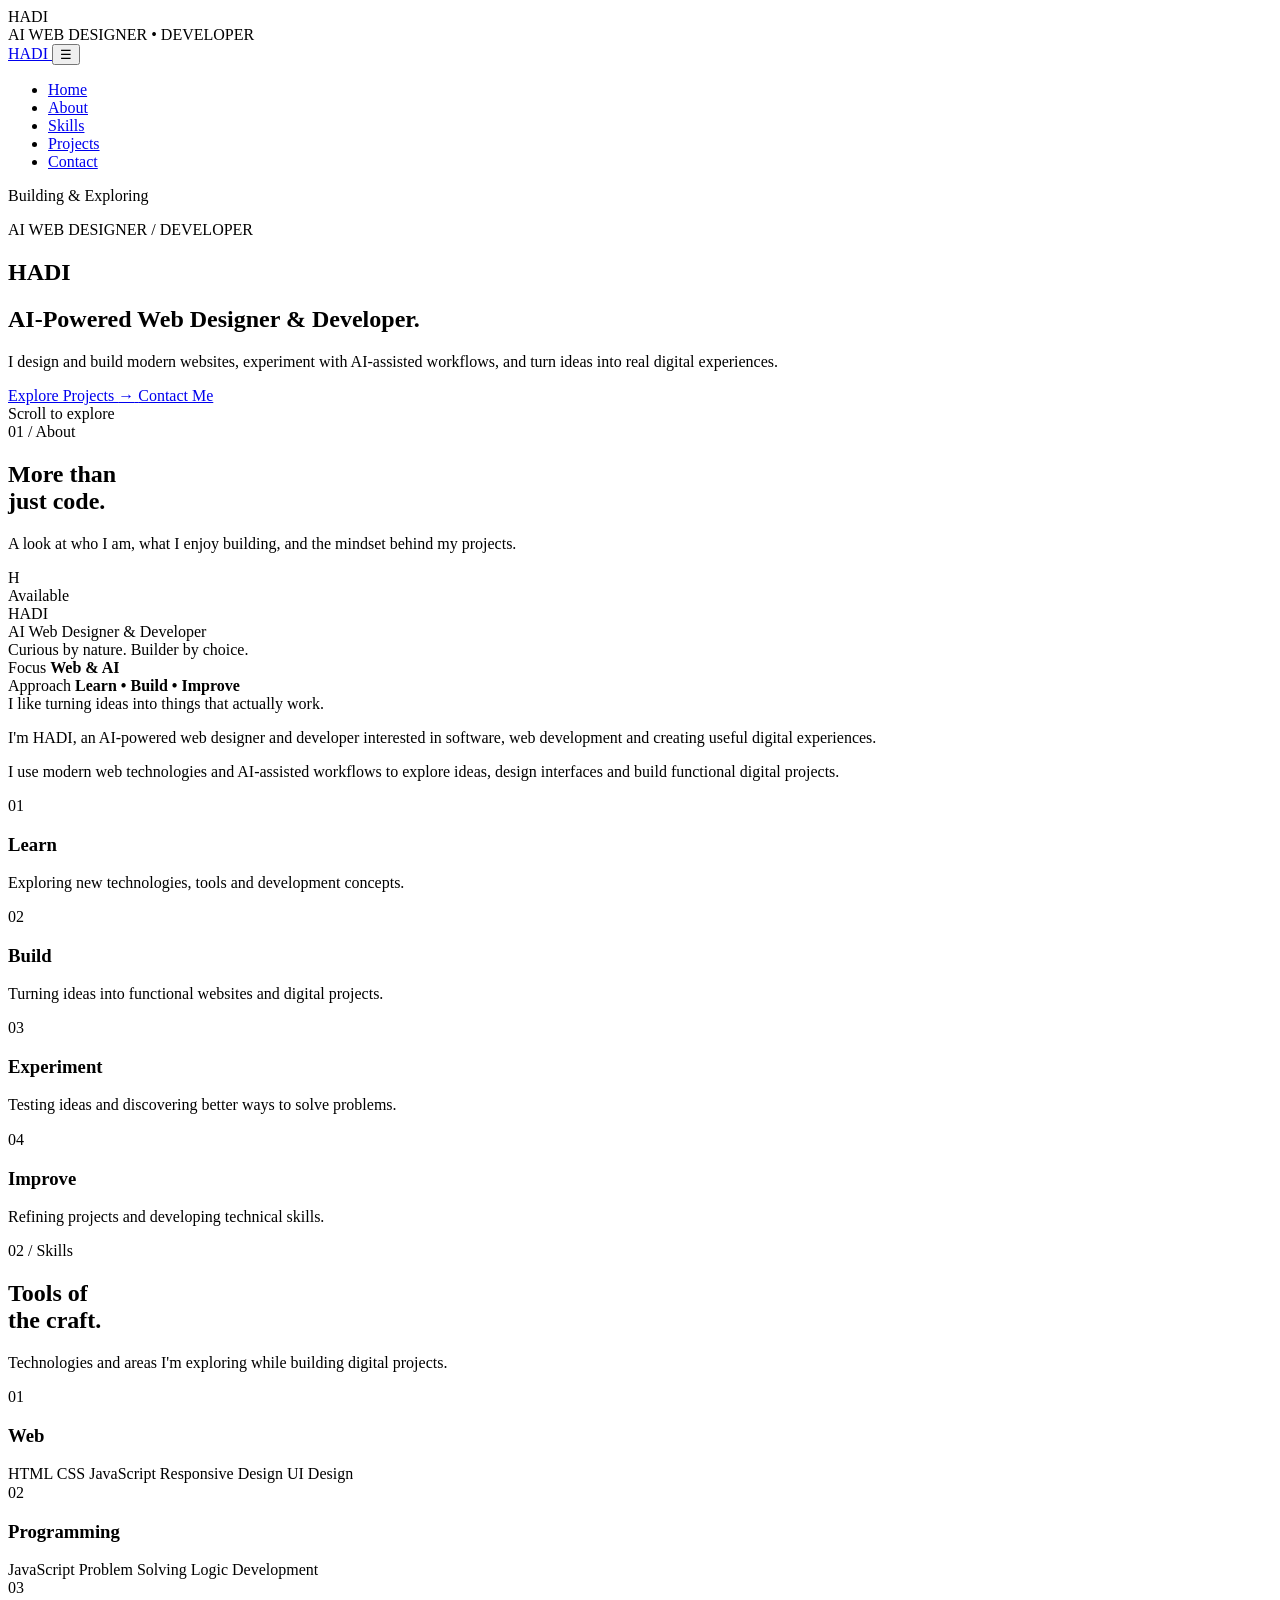
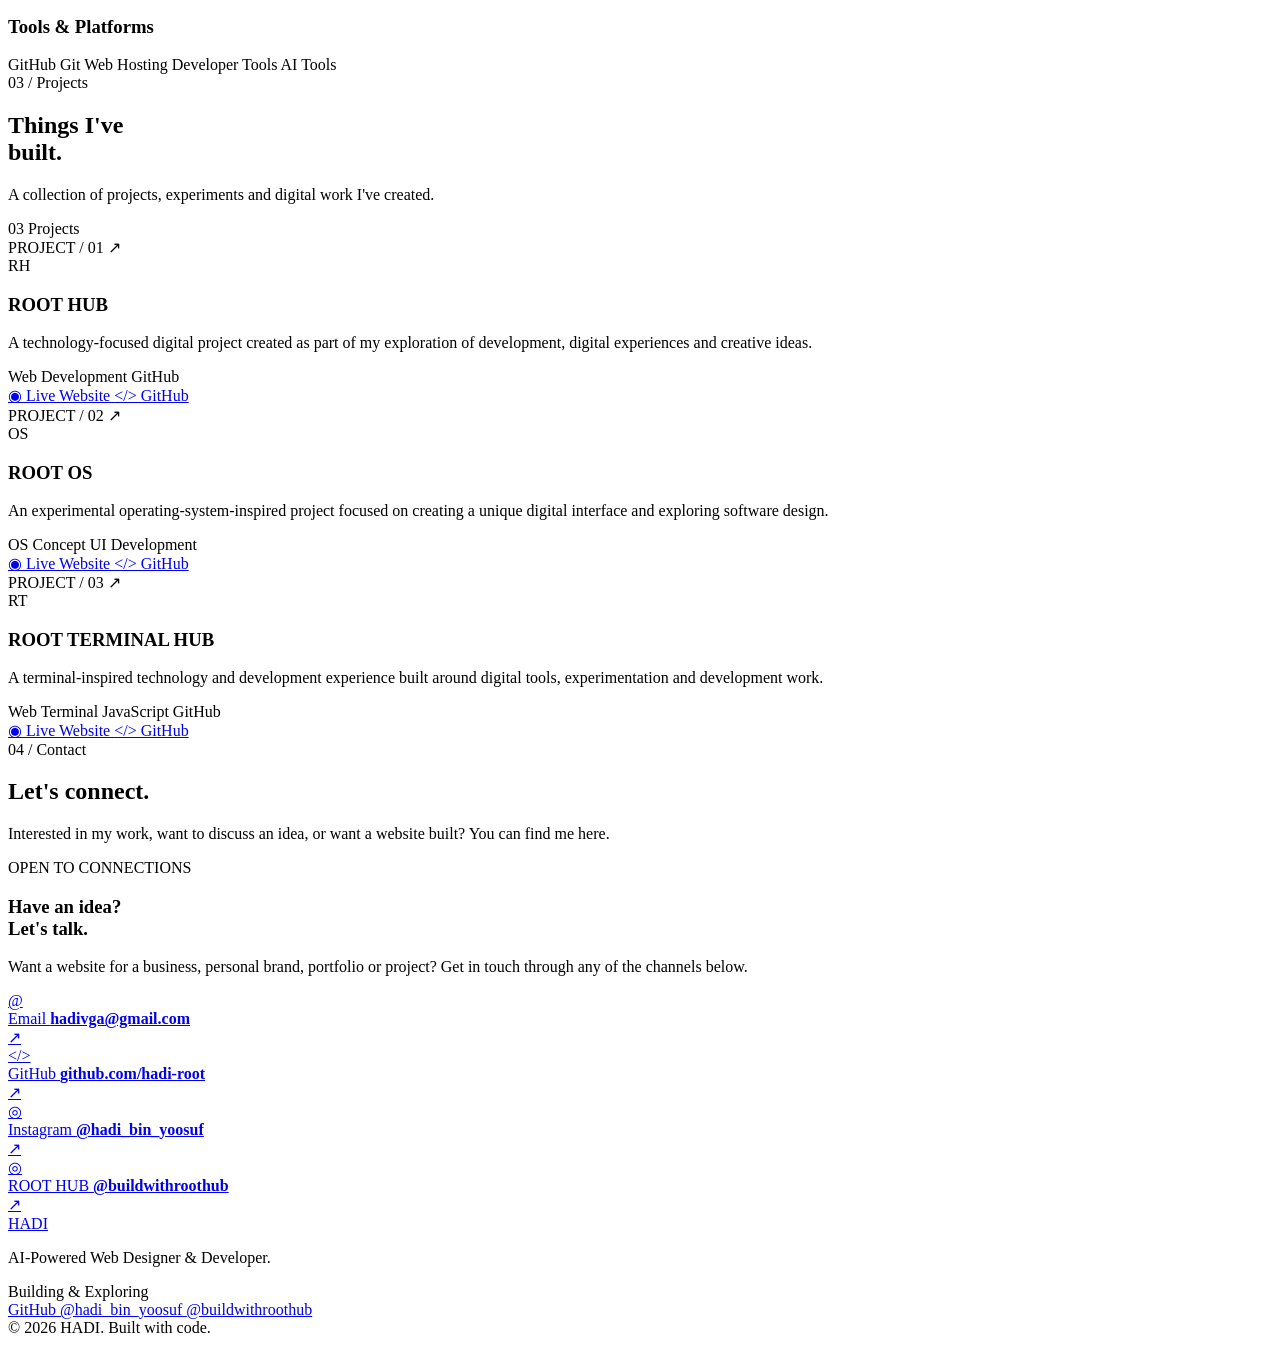
==== commit aa6a8015: "Update fmt.Println to print 'Goodbye World'" ====
--- a/index.html
+++ b/index.html
@@ -2,394 +2,1177 @@
 <html lang="en">
 <head>
   <meta charset="UTF-8">
-  <meta name="viewport" content="width=device-width, initial-scale=1.0">
-  <title>Hadi — AI Web Designer & Developer</title>
-  <meta name="description" content="Portfolio of Hadi — AI Web Designer, Developer, and Digital Creator.">
+
+  <meta
+    name="viewport"
+    content="width=device-width, initial-scale=1.0"
+  >
+
+  <meta
+    name="description"
+    content="HADI — AI-Powered Web Designer & Developer. Explore websites, digital projects, skills and creative work."
+  >
+
+  <meta
+    name="keywords"
+    content="HADI, AI Web Designer, Web Developer, Website Designer, Developer, ROOT HUB, ROOT OS, ROOT TERMINAL HUB"
+  >
+
+  <meta name="author" content="HADI">
+  <meta name="theme-color" content="#050505">
+
+  <meta
+    property="og:title"
+    content="HADI — AI-Powered Web Designer & Developer"
+  >
+
+  <meta
+    property="og:description"
+    content="AI-Powered Web Designer & Developer. Building modern digital experiences."
+  >
+
+  <meta property="og:type" content="website">
+
+  <meta
+    name="robots"
+    content="index, follow"
+  >
+
+  <title>HADI — AI-Powered Web Designer & Developer</title>
+
   <link rel="stylesheet" href="style.css">
 </head>
+
+
 <body class="loading">
 
-  <!-- =========================================================
-     LOADER
-  ========================================================= -->
-  <div id="loader">
+  <!-- =====================================================
+       LOADER
+  ====================================================== -->
+
+  <div
+    id="loader"
+    aria-label="Loading portfolio"
+  >
     <div class="loader-content">
-      <div class="loader-logo">HADI</div>
-      <div class="loader-subtitle">Portfolio & Experience</div>
+
+      <div class="loader-logo">
+        HADI
+      </div>
+
+      <div class="loader-subtitle">
+        AI WEB DESIGNER • DEVELOPER
+      </div>
+
       <div class="loader-line"></div>
+
     </div>
   </div>
 
-  <!-- =========================================================
-     BACKGROUND ACCENTS
-  ========================================================= -->
+
+  <!-- =====================================================
+       BACKGROUND
+  ====================================================== -->
+
   <div class="background-glow"></div>
-  <div class="background-grid"></div>
-
-  <!-- =========================================================
-     HEADER & NAVIGATION
-  ========================================================= -->
+  <div class="grid-background"></div>
+
+
+  <!-- =====================================================
+       HEADER
+  ====================================================== -->
+
   <header id="header">
-    <nav class="nav">
-      <a href="#" class="logo" aria-label="Hadi Portfolio Home">HADI</a>
-      <ul class="nav-links" id="navLinks">
-        <li><a href="#about">About</a></li>
-        <li><a href="#skills">Skills</a></li>
-        <li><a href="#projects">Projects</a></li>
-        <li><a href="#services">Services</a></li>
-        <li><a href="#contact">Contact</a></li>
-      </ul>
-      <button class="menu-btn" id="menuBtn" aria-label="Open navigation menu" aria-expanded="false">
+
+    <nav
+      class="nav"
+      aria-label="Main navigation"
+    >
+
+      <a
+        href="#home"
+        class="logo"
+        aria-label="HADI Home"
+      >
+        HADI
+      </a>
+
+
+      <button
+        class="menu-btn"
+        id="menuBtn"
+        type="button"
+        aria-label="Open navigation menu"
+        aria-expanded="false"
+        aria-controls="navLinks"
+      >
         ☰
       </button>
+
+
+      <ul
+        class="nav-links"
+        id="navLinks"
+      >
+
+        <li>
+          <a href="#home">Home</a>
+        </li>
+
+        <li>
+          <a href="#about">About</a>
+        </li>
+
+        <li>
+          <a href="#skills">Skills</a>
+        </li>
+
+        <li>
+          <a href="#projects">Projects</a>
+        </li>
+
+        <li>
+          <a href="#contact">Contact</a>
+        </li>
+
+      </ul>
+
     </nav>
+
   </header>
 
-  <!-- =========================================================
-     HERO SECTION
-  ========================================================= -->
+
+  <!-- =====================================================
+       MAIN
+  ====================================================== -->
+
   <main>
-    <section class="hero" id="hero">
+
+
+    <!-- ===================================================
+         HERO
+    ==================================================== -->
+
+    <section
+      class="hero"
+      id="home"
+    >
+
+      <div class="hero-orbit orbit-one"></div>
+      <div class="hero-orbit orbit-two"></div>
+
+
       <div class="hero-content">
+
         <div class="hero-tag">
-          <span class="status-dot"></span>
-          Available for Select Projects
+
+          <span
+            class="status-dot"
+            aria-hidden="true"
+          ></span>
+
+          Building & Exploring
+
         </div>
-        <h1>AI WEB<br>DESIGNER</h1>
-        <h2>Crafting Intelligent Digital Experiences <span>&amp; Modern Interfaces</span></h2>
-        <p>
-          I design and build ultra-fast, responsive, and visually driven web applications. 
-          Combining modern aesthetic standards with performant code architectures.
+
+
+        <p class="hero-small">
+          AI WEB DESIGNER / DEVELOPER
         </p>
+
+
+        <h1>
+          HADI
+        </h1>
+
+
+        <h2>
+          AI-Powered Web Designer & Developer.
+        </h2>
+
+
+        <p class="hero-description">
+          I design and build modern websites,
+          experiment with AI-assisted workflows,
+          and turn ideas into real digital experiences.
+        </p>
+
+
         <div class="hero-buttons">
-          <a href="#projects" class="btn btn-primary">View Projects</a>
-          <a href="#contact" class="btn btn-secondary">Get in Touch</a>
+
+          <a
+            href="#projects"
+            class="btn btn-primary"
+          >
+            Explore Projects
+            <span>→</span>
+          </a>
+
+
+          <a
+            href="#contact"
+            class="btn btn-secondary"
+          >
+            Contact Me
+          </a>
+
         </div>
-        <div class="hero-meta">
-          <span>Based Worldwide</span>
-          <span>UI/UX &amp; Engineering</span>
-          <span>Clean Code Standard</span>
+
+
+        <div class="hero-scroll">
+          <span></span>
+          Scroll to explore
         </div>
+
       </div>
+
     </section>
 
-    <!-- =========================================================
-       ABOUT SECTION
-    ========================================================= -->
-    <section id="about" class="reveal">
-      <div class="section-label">01 // Identity</div>
-      <h2 class="section-title">About Me</h2>
-      <p class="section-description">
-        Bridging the gap between conceptual design and full-stack execution.
+
+    <!-- ===================================================
+         ABOUT
+    ==================================================== -->
+
+    <section id="about">
+
+      <div class="section-label reveal">
+        01 / About
+      </div>
+
+
+      <h2 class="section-title reveal">
+        More than<br>
+        just code.
+      </h2>
+
+
+      <p class="section-description reveal">
+        A look at who I am, what I enjoy building,
+        and the mindset behind my projects.
       </p>
 
+
       <div class="about-grid">
-        <aside class="about-profile">
-          <div class="profile-symbol">H</div>
-          <h3 class="profile-name">Hadi</h3>
-          <p class="profile-role">Web Designer &amp; Developer</p>
-          <p class="profile-line">
-            Specializing in dark-mode UI designs, responsive front-end frameworks, and interactive web tools.
+
+
+        <!-- PROFILE -->
+
+        <div class="about-profile reveal">
+
+          <div class="profile-top">
+
+            <div
+              class="profile-symbol"
+              aria-hidden="true"
+            >
+              H
+            </div>
+
+
+            <div class="profile-status">
+
+              <span></span>
+
+              Available
+
+            </div>
+
+          </div>
+
+
+          <div class="profile-name">
+            HADI
+          </div>
+
+
+          <div class="profile-role">
+            AI Web Designer & Developer
+          </div>
+
+
+          <div class="profile-line">
+            Curious by nature. Builder by choice.
+          </div>
+
+
+          <div class="profile-details">
+
+            <div>
+
+              <span>
+                Focus
+              </span>
+
+              <strong>
+                Web & AI
+              </strong>
+
+            </div>
+
+
+            <div>
+
+              <span>
+                Approach
+              </span>
+
+              <strong>
+                Learn • Build • Improve
+              </strong>
+
+            </div>
+
+          </div>
+
+        </div>
+
+
+        <!-- ABOUT CONTENT -->
+
+        <div class="about-content">
+
+          <div class="about-intro reveal">
+            I like turning ideas into things
+            that actually work.
+          </div>
+
+
+          <p class="about-text reveal">
+            I'm HADI, an AI-powered web designer
+            and developer interested in software,
+            web development and creating useful
+            digital experiences.
           </p>
-          <div class="profile-status">
-            <span></span> Ready for New Opportunities
-          </div>
-        </aside>
-
-        <div class="about-content">
-          <p class="about-intro">
-            Focused on crafting sleek, interactive, and functional websites that prioritize user experience.
+
+
+          <p class="about-text reveal">
+            I use modern web technologies and
+            AI-assisted workflows to explore ideas,
+            design interfaces and build functional
+            digital projects.
           </p>
-          <p class="about-text">
-            Every line of code is written with performance, accessibility, and scalability in mind. I turn complex logic into visual simplicity.
+
+
+          <div class="about-cards">
+
+
+            <div class="about-card reveal">
+
+              <span class="card-number">
+                01
+              </span>
+
+              <h3>
+                Learn
+              </h3>
+
+              <p>
+                Exploring new technologies,
+                tools and development concepts.
+              </p>
+
+            </div>
+
+
+            <div class="about-card reveal">
+
+              <span class="card-number">
+                02
+              </span>
+
+              <h3>
+                Build
+              </h3>
+
+              <p>
+                Turning ideas into functional
+                websites and digital projects.
+              </p>
+
+            </div>
+
+
+            <div class="about-card reveal">
+
+              <span class="card-number">
+                03
+              </span>
+
+              <h3>
+                Experiment
+              </h3>
+
+              <p>
+                Testing ideas and discovering
+                better ways to solve problems.
+              </p>
+
+            </div>
+
+
+            <div class="about-card reveal">
+
+              <span class="card-number">
+                04
+              </span>
+
+              <h3>
+                Improve
+              </h3>
+
+              <p>
+                Refining projects and developing
+                technical skills.
+              </p>
+
+            </div>
+
+
+          </div>
+
+        </div>
+
+      </div>
+
+    </section>
+
+
+    <!-- ===================================================
+         SKILLS
+    ==================================================== -->
+
+    <section id="skills">
+
+      <div class="section-label reveal">
+        02 / Skills
+      </div>
+
+
+      <h2 class="section-title reveal">
+        Tools of<br>
+        the craft.
+      </h2>
+
+
+      <p class="section-description reveal">
+        Technologies and areas I'm exploring
+        while building digital projects.
+      </p>
+
+
+      <div class="skills-categories">
+
+
+        <!-- WEB -->
+
+        <div class="skill-category reveal">
+
+          <div class="skill-category-number">
+            01
+          </div>
+
+          <h3>
+            Web
+          </h3>
+
+          <div class="skills-wrapper">
+
+            <span class="skill">
+              HTML
+            </span>
+
+            <span class="skill">
+              CSS
+            </span>
+
+            <span class="skill">
+              JavaScript
+            </span>
+
+            <span class="skill">
+              Responsive Design
+            </span>
+
+            <span class="skill">
+              UI Design
+            </span>
+
+          </div>
+
+        </div>
+
+
+        <!-- PROGRAMMING -->
+
+        <div class="skill-category reveal">
+
+          <div class="skill-category-number">
+            02
+          </div>
+
+          <h3>
+            Programming
+          </h3>
+
+          <div class="skills-wrapper">
+
+            <span class="skill">
+              JavaScript
+            </span>
+
+            <span class="skill">
+              Problem Solving
+            </span>
+
+            <span class="skill">
+              Logic
+            </span>
+
+            <span class="skill">
+              Development
+            </span>
+
+          </div>
+
+        </div>
+
+
+        <!-- TOOLS -->
+
+        <div class="skill-category reveal">
+
+          <div class="skill-category-number">
+            03
+          </div>
+
+          <h3>
+            Tools & Platforms
+          </h3>
+
+          <div class="skills-wrapper">
+
+            <span class="skill">
+              GitHub
+            </span>
+
+            <span class="skill">
+              Git
+            </span>
+
+            <span class="skill">
+              Web Hosting
+            </span>
+
+            <span class="skill">
+              Developer Tools
+            </span>
+
+            <span class="skill">
+              AI Tools
+            </span>
+
+          </div>
+
+        </div>
+
+
+      </div>
+
+    </section>
+
+
+    <!-- ===================================================
+         PROJECTS
+    ==================================================== -->
+
+    <section id="projects">
+
+      <div class="projects-head">
+
+        <div>
+
+          <div class="section-label reveal">
+            03 / Projects
+          </div>
+
+
+          <h2 class="section-title reveal">
+            Things I've<br>
+            built.
+          </h2>
+
+
+          <p class="section-description reveal">
+            A collection of projects, experiments
+            and digital work I've created.
           </p>
-          <div class="about-cards">
-            <div class="about-card">
-              <h3>Design Systems</h3>
-              <p>Scalable CSS architectures, design tokens, and smooth micro-interactions.</p>
-            </div>
-            <div class="about-card">
-              <h3>Fast Performance</h3>
-              <p>Optimized assets, minimal bloat, and lightweight code execution.</p>
-            </div>
-            <div class="about-card">
-              <h3>Responsive First</h3>
-              <p>Flawless layouts across desktop, tablet, and mobile displays.</p>
-            </div>
-            <div class="about-card">
-              <h3>Clean Code</h3>
-              <p>Semantic markup, maintainable scripts, and accessibility compliance.</p>
-            </div>
-          </div>
+
         </div>
+
+
+        <div class="projects-count reveal">
+          03 Projects
+        </div>
+
       </div>
+
+
+      <div class="projects-grid">
+
+
+        <!-- =================================================
+             ROOT HUB
+        ================================================== -->
+
+        <article class="project-card reveal">
+
+          <div class="project-glow"></div>
+
+
+          <div class="project-top">
+
+            <span class="project-number">
+              PROJECT / 01
+            </span>
+
+            <span class="project-arrow">
+              ↗
+            </span>
+
+          </div>
+
+
+          <div class="project-content">
+
+            <div class="project-icon">
+              RH
+            </div>
+
+
+            <h3 class="project-title">
+              ROOT HUB
+            </h3>
+
+
+            <p class="project-description">
+              A technology-focused digital project
+              created as part of my exploration of
+              development, digital experiences and
+              creative ideas.
+            </p>
+
+
+            <div class="project-tags">
+
+              <span class="project-tag">
+                Web
+              </span>
+
+              <span class="project-tag">
+                Development
+              </span>
+
+              <span class="project-tag">
+                GitHub
+              </span>
+
+            </div>
+
+          </div>
+
+
+          <div class="project-actions">
+
+            <a
+              href="https://hadi-root.github.io/root-hub/"
+              target="_blank"
+              rel="noopener noreferrer"
+              class="project-btn live"
+              aria-label="Open ROOT HUB live website"
+            >
+              ◉ Live Website
+            </a>
+
+
+            <a
+              href="https://github.com/hadi-root/root-hub"
+              target="_blank"
+              rel="noopener noreferrer"
+              class="project-btn"
+              aria-label="Open ROOT HUB GitHub repository"
+            >
+              &lt;/&gt; GitHub
+            </a>
+
+          </div>
+
+        </article>
+
+
+        <!-- =================================================
+             ROOT OS
+        ================================================== -->
+
+        <article class="project-card reveal">
+
+          <div class="project-glow"></div>
+
+
+          <div class="project-top">
+
+            <span class="project-number">
+              PROJECT / 02
+            </span>
+
+            <span class="project-arrow">
+              ↗
+            </span>
+
+          </div>
+
+
+          <div class="project-content">
+
+            <div class="project-icon">
+              OS
+            </div>
+
+
+            <h3 class="project-title">
+              ROOT OS
+            </h3>
+
+
+            <p class="project-description">
+              An experimental operating-system-inspired
+              project focused on creating a unique
+              digital interface and exploring software
+              design.
+            </p>
+
+
+            <div class="project-tags">
+
+              <span class="project-tag">
+                OS Concept
+              </span>
+
+              <span class="project-tag">
+                UI
+              </span>
+
+              <span class="project-tag">
+                Development
+              </span>
+
+            </div>
+
+          </div>
+
+
+          <div class="project-actions">
+
+            <a
+              href="https://hadi-root.github.io/root-os/"
+              target="_blank"
+              rel="noopener noreferrer"
+              class="project-btn live"
+              aria-label="Open ROOT OS live website"
+            >
+              ◉ Live Website
+            </a>
+
+
+            <a
+              href="https://github.com/hadi-root/root-os"
+              target="_blank"
+              rel="noopener noreferrer"
+              class="project-btn"
+              aria-label="Open ROOT OS GitHub repository"
+            >
+              &lt;/&gt; GitHub
+            </a>
+
+          </div>
+
+        </article>
+
+
+        <!-- =================================================
+             ROOT TERMINAL HUB
+        ================================================== -->
+
+        <article class="project-card reveal project-wide">
+
+          <div class="project-glow"></div>
+
+
+          <div class="project-top">
+
+            <span class="project-number">
+              PROJECT / 03
+            </span>
+
+            <span class="project-arrow">
+              ↗
+            </span>
+
+          </div>
+
+
+          <div class="project-content">
+
+            <div class="project-icon">
+              RT
+            </div>
+
+
+            <h3 class="project-title">
+              ROOT TERMINAL HUB
+            </h3>
+
+
+            <p class="project-description">
+              A terminal-inspired technology and
+              development experience built around
+              digital tools, experimentation and
+              development work.
+            </p>
+
+
+            <div class="project-tags">
+
+              <span class="project-tag">
+                Web
+              </span>
+
+              <span class="project-tag">
+                Terminal
+              </span>
+
+              <span class="project-tag">
+                JavaScript
+              </span>
+
+              <span class="project-tag">
+                GitHub
+              </span>
+
+            </div>
+
+          </div>
+
+
+          <div class="project-actions">
+
+            <a
+              href="https://root-terminal-hub.onrender.com/"
+              target="_blank"
+              rel="noopener noreferrer"
+              class="project-btn live"
+              aria-label="Open ROOT TERMINAL HUB live website"
+            >
+              ◉ Live Website
+            </a>
+
+
+            <a
+              href="https://github.com/hadi-root/root-terminal-portal"
+              target="_blank"
+              rel="noopener noreferrer"
+              class="project-btn"
+              aria-label="Open ROOT TERMINAL HUB GitHub repository"
+            >
+              &lt;/&gt; GitHub
+            </a>
+
+          </div>
+
+        </article>
+
+
+      </div>
+
     </section>
 
-    <!-- =========================================================
-       SKILLS SECTION
-    ========================================================= -->
-    <section id="skills" class="reveal">
-      <div class="section-label">02 // Capabilities</div>
-      <h2 class="section-title">Skills &amp; Toolkit</h2>
-      <p class="section-description">
-        Technologies and methodologies leveraged to build modern web solutions.
+
+    <!-- ===================================================
+         CONTACT
+    ==================================================== -->
+
+    <section
+      id="contact"
+      class="contact-section"
+    >
+
+      <div class="section-label reveal">
+        04 / Contact
+      </div>
+
+
+      <h2 class="section-title reveal">
+        Let's connect.
+      </h2>
+
+
+      <p class="section-description reveal">
+        Interested in my work, want to discuss
+        an idea, or want a website built?
+        You can find me here.
       </p>
 
-      <div class="skill-categories">
-        <div class="skill-category">
-          <span class="skill-category-number">01</span>
-          <h3>Frontend</h3>
-          <div class="skills-wrapper">
-            <span class="skill">HTML5</span>
-            <span class="skill">CSS3 / SASS</span>
-            <span class="skill">JavaScript ES6+</span>
-            <span class="skill">DOM API</span>
-            <span class="skill">Responsive Web Design</span>
-          </div>
+
+      <div class="contact-box reveal">
+
+
+        <div class="contact-heading">
+
+          <span class="contact-kicker">
+            OPEN TO CONNECTIONS
+          </span>
+
+
+          <h3>
+            Have an idea?<br>
+            Let's talk.
+          </h3>
+
+
+          <p>
+            Want a website for a business,
+            personal brand, portfolio or project?
+            Get in touch through any of the
+            channels below.
+          </p>
+
         </div>
 
-        <div class="skill-category">
-          <span class="skill-category-number">02</span>
-          <h3>Design &amp; UI</h3>
-          <div class="skills-wrapper">
-            <span class="skill">UI/UX Design</span>
-            <span class="skill">Design Systems</span>
-            <span class="skill">Wireframing</span>
-            <span class="skill">Prototyping</span>
-            <span class="skill">Dark Mode Styling</span>
-          </div>
+
+        <div class="contact-grid">
+
+
+          <!-- EMAIL -->
+
+          <a
+            href="mailto:hadivga@gmail.com"
+            class="contact-card"
+            aria-label="Send email to HADI"
+          >
+
+            <div class="contact-icon">
+              @
+            </div>
+
+
+            <div class="contact-info">
+
+              <span>
+                Email
+              </span>
+
+              <strong>
+                hadivga@gmail.com
+              </strong>
+
+            </div>
+
+
+            <span class="contact-arrow">
+              ↗
+            </span>
+
+          </a>
+
+
+          <!-- GITHUB -->
+
+          <a
+            href="https://github.com/hadi-root"
+            target="_blank"
+            rel="noopener noreferrer"
+            class="contact-card"
+            aria-label="Open HADI GitHub profile"
+          >
+
+            <div class="contact-icon">
+              &lt;/&gt;
+            </div>
+
+
+            <div class="contact-info">
+
+              <span>
+                GitHub
+              </span>
+
+              <strong>
+                github.com/hadi-root
+              </strong>
+
+            </div>
+
+
+            <span class="contact-arrow">
+              ↗
+            </span>
+
+          </a>
+
+
+          <!-- PERSONAL INSTAGRAM -->
+
+          <a
+            href="https://www.instagram.com/hadi_bin_yoosuf/"
+            target="_blank"
+            rel="noopener noreferrer"
+            class="contact-card"
+            aria-label="Open HADI Instagram profile"
+          >
+
+            <div class="contact-icon">
+              ◎
+            </div>
+
+
+            <div class="contact-info">
+
+              <span>
+                Instagram
+              </span>
+
+              <strong>
+                @hadi_bin_yoosuf
+              </strong>
+
+            </div>
+
+
+            <span class="contact-arrow">
+              ↗
+            </span>
+
+          </a>
+
+
+          <!-- ROOT HUB INSTAGRAM -->
+
+          <a
+            href="https://www.instagram.com/buildwithroothub/"
+            target="_blank"
+            rel="noopener noreferrer"
+            class="contact-card"
+            aria-label="Open ROOT HUB Instagram profile"
+          >
+
+            <div class="contact-icon">
+              ◎
+            </div>
+
+
+            <div class="contact-info">
+
+              <span>
+                ROOT HUB
+              </span>
+
+              <strong>
+                @buildwithroothub
+              </strong>
+
+            </div>
+
+
+            <span class="contact-arrow">
+              ↗
+            </span>
+
+          </a>
+
+
         </div>
 
-        <div class="skill-category">
-          <span class="skill-category-number">03</span>
-          <h3>Tools &amp; Workflow</h3>
-          <div class="skills-wrapper">
-            <span class="skill">Git &amp; GitHub</span>
-            <span class="skill">AI Integration</span>
-            <span class="skill">Performance Tuning</span>
-            <span class="skill">SEO Basics</span>
-            <span class="skill">Cross-Browser Testing</span>
-          </div>
-        </div>
       </div>
+
     </section>
 
-    <!-- =========================================================
-       PROJECTS SECTION
-    ========================================================= -->
-    <section id="projects" class="reveal">
-      <div class="projects-head">
-        <div>
-          <div class="section-label">03 // Selected Work</div>
-          <h2 class="section-title">Featured Projects</h2>
-        </div>
-        <div class="projects-count">03 Projects Featured</div>
-      </div>
-
-      <div class="projects-grid">
-        <!-- Project 1 -->
-        <article class="project-card">
-          <div class="project-top">
-            <span class="project-number">PROJECT // 01</span>
-            <span class="project-type">WEB APPLICATION</span>
-          </div>
-          <div class="project-content">
-            <div class="project-icon">01</div>
-            <h3 class="project-title">Interactive Portfolio System</h3>
-            <p class="project-description">
-              A high-performance dark-themed web portfolio featuring dynamic CSS grid systems, custom canvas background accents, and responsive layout structures.
-            </p>
-            <div class="project-tags">
-              <span class="project-tag">HTML5</span>
-              <span class="project-tag">CSS Variables</span>
-              <span class="project-tag">JavaScript</span>
-            </div>
-          </div>
-          <div class="project-actions">
-            <a href="#" class="project-btn live">Live Preview ↗</a>
-            <a href="#" class="project-btn">Source Code</a>
-          </div>
-        </article>
-
-        <!-- Project 2 -->
-        <article class="project-card">
-          <div class="project-top">
-            <span class="project-number">PROJECT // 02</span>
-            <span class="project-type">UI COMPONENT SUITE</span>
-          </div>
-          <div class="project-content">
-            <div class="project-icon">02</div>
-            <h3 class="project-title">Custom Interface Framework</h3>
-            <p class="project-description">
-              A collection of reusable, accessible UI elements built with modular CSS rules, fluid typography scale calculations, and smooth motion states.
-            </p>
-            <div class="project-tags">
-              <span class="project-tag">UI Architecture</span>
-              <span class="project-tag">CSS Clamp</span>
-              <span class="project-tag">Keyframe Animations</span>
-            </div>
-          </div>
-          <div class="project-actions">
-            <a href="#" class="project-btn live">Live Preview ↗</a>
-            <a href="#" class="project-btn">Source Code</a>
-          </div>
-        </article>
-
-        <!-- Project 3 -->
-        <article class="project-card">
-          <div class="project-top">
-            <span class="project-number">PROJECT // 03</span>
-            <span class="project-type">DIGITAL PLATFORM</span>
-          </div>
-          <div class="project-content">
-            <div class="project-icon">03</div>
-            <h3 class="project-title">Intelligent AI Web Concept</h3>
-            <p class="project-description">
-              A modern web application interface designed for AI integrations, optimized script execution, keyboard navigation accessibility, and fast load times.
-            </p>
-            <div class="project-tags">
-              <span class="project-tag">ES6 Modules</span>
-              <span class="project-tag">Intersection Observer</span>
-              <span class="project-tag">Responsive Grid</span>
-            </div>
-          </div>
-          <div class="project-actions">
-            <a href="#" class="project-btn live">Live Preview ↗</a>
-            <a href="#" class="project-btn">Source Code</a>
-          </div>
-        </article>
-      </div>
-    </section>
-
-    <!-- =========================================================
-       SERVICES SECTION
-    ========================================================= -->
-    <section id="services" class="service-section reveal">
-      <div class="service-box">
-        <div class="service-content">
-          <div class="service-badge">
-            <span></span> SERVICES &amp; SOLUTIONS
-          </div>
-          <h2>Bespoke <span>Web Design</span></h2>
-          <p>
-            From conceptual visual wireframes to completed front-end code, I create digital solutions designed to capture attention and deliver performance.
-          </p>
-
-          <div class="service-features">
-            <div>
-              <strong>01 // DESIGN</strong>
-              <span>Custom Dark UI Layouts</span>
-            </div>
-            <div>
-              <strong>02 // DEVELOP</strong>
-              <span>Lightweight JavaScript</span>
-            </div>
-            <div>
-              <strong>03 // OPTIMIZE</strong>
-              <span>Fluid Mobile Views</span>
-            </div>
-            <div>
-              <strong>04 // LAUNCH</strong>
-              <span>Cross-Browser Ready</span>
-            </div>
-          </div>
-
-          <a href="#contact" class="service-btn">
-            Start a Conversation <span>→</span>
-          </a>
-        </div>
-
-        <div class="service-visual">
-          <div class="browser-window">
-            <div class="browser-bar">
-              <span></span>
-              <span></span>
-              <span></span>
-            </div>
-            <div class="browser-content">
-              <div class="browser-line short"></div>
-              <div class="browser-line large"></div>
-              <div class="browser-line"></div>
-              <div class="browser-cards">
-                <div></div>
-                <div></div>
-                <div></div>
-              </div>
-            </div>
-          </div>
-        </div>
-      </div>
-    </section>
-
-    <!-- =========================================================
-       CONTACT SECTION
-    ========================================================= -->
-    <section id="contact" class="contact-section reveal">
-      <div class="contact-box">
-        <div class="section-label">04 // Get In Touch</div>
-        <h3>Let's Work Together</h3>
-        <p>
-          Have a project in mind, need design consulting, or want to collaborate? Send a message through any of the platforms below.
-        </p>
-
-        <div class="contact-grid">
-          <a href="mailto:contact@example.com" class="contact-card">
-            <div class="contact-icon">@</div>
-            <div class="contact-info">
-              <span>Direct Email</span>
-              <strong>contact@hadi.com</strong>
-            </div>
-          </a>
-
-          <a href="https://github.com" target="_blank" rel="noopener noreferrer" class="contact-card">
-            <div class="contact-icon">GH</div>
-            <div class="contact-info">
-              <span>Code Repository</span>
-              <strong>github.com/hadi</strong>
-            </div>
-          </a>
-
-          <a href="https://linkedin.com" target="_blank" rel="noopener noreferrer" class="contact-card">
-            <div class="contact-icon">IN</div>
-            <div class="contact-info">
-              <span>Professional Network</span>
-              <strong>linkedin.com/in/hadi</strong>
-            </div>
-          </a>
-
-          <a href="https://twitter.com" target="_blank" rel="noopener noreferrer" class="contact-card">
-            <div class="contact-icon">X</div>
-            <div class="contact-info">
-              <span>Social Updates</span>
-              <strong>@hadi_design</strong>
-            </div>
-          </a>
-        </div>
-      </div>
-    </section>
+
   </main>
 
-  <!-- =========================================================
-     FOOTER
-  ========================================================= -->
+
+  <!-- =====================================================
+       FOOTER
+  ====================================================== -->
+
   <footer>
+
+
     <div class="footer-main">
-      <div class="footer-brand">
-        <strong>HADI</strong>
-        <span>AI Web Designer &amp; Developer</span>
-      </div>
-      <div class="footer-status">
-        <span></span> Systems Operational
-      </div>
+
+      <a
+        href="#home"
+        class="footer-logo"
+      >
+        HADI
+      </a>
+
+
+      <p>
+        AI-Powered Web Designer & Developer.
+      </p>
+
     </div>
+
+
+    <div class="footer-status">
+
+      <span class="footer-status-dot"></span>
+
+      <span>
+        Building & Exploring
+      </span>
+
+    </div>
+
+
+    <div class="footer-links">
+
+      <a
+        href="https://github.com/hadi-root"
+        target="_blank"
+        rel="noopener noreferrer"
+      >
+        GitHub
+      </a>
+
+
+      <a
+        href="https://www.instagram.com/hadi_bin_yoosuf/"
+        target="_blank"
+        rel="noopener noreferrer"
+      >
+        @hadi_bin_yoosuf
+      </a>
+
+
+      <a
+        href="https://www.instagram.com/buildwithroothub/"
+        target="_blank"
+        rel="noopener noreferrer"
+      >
+        @buildwithroothub
+      </a>
+
+    </div>
+
+
     <div class="footer-bottom">
-      <p>&copy; <span data-year></span> Hadi. All rights reserved.</p>
-      <div class="footer-links">
-        <a href="#hero">Back to Top ↑</a>
-      </div>
+      © 2026 HADI. Built with code.
     </div>
+
   </footer>
 
+
   <script src="script.js"></script>
+
 </body>
 </html>
--- a/style.css
+++ b/style.css
@@ -1,377 +1,25 @@
 /* =========================================================
-   HADI PORTFOLIO
-   AI WEB DESIGNER • DEVELOPER • CREATOR
+   ANIMATION & 3D HARDWARE ACCELERATION UPGRADES
 ========================================================= */
 
-* {
-  margin: 0;
-  padding: 0;
-  box-sizing: border-box;
-  scroll-behavior: smooth;
+/* Enables smooth 3D tilting for interactive cards */
+.project-card, 
+.about-card, 
+.skill-category, 
+.contact-card {
+  transform-style: preserve-3d;
+  will-change: transform;
+  backface-visibility: hidden;
 }
 
-:root {
-  --bg: #050505;
-  --bg-soft: #090909;
-  --card: #0d0d0d;
-  --card-hover: #151515;
-
-  --text: #f5f5f5;
-  --muted: #999;
-  --muted-dark: #666;
-
-  --line: rgba(255, 255, 255, 0.1);
-  --line-hover: rgba(255, 255, 255, 0.25);
-
-  --white: #fff;
-  --black: #000;
-
-  --max-width: 1180px;
-}
-
-html {
-  background: var(--bg);
-  overflow-x: hidden;
-}
-
-body {
-  font-family: Arial, Helvetica, sans-serif;
-  background: var(--bg);
-  color: var(--text);
-  line-height: 1.6;
-  overflow-x: hidden;
-}
-
-body.loading {
-  overflow: hidden;
-}
-
-a {
-  color: inherit;
-  text-decoration: none;
-}
-
-button {
-  font-family: inherit;
-}
-
-body::-webkit-scrollbar {
-  width: 8px;
-}
-
-body::-webkit-scrollbar-track {
-  background: #050505;
-}
-
-body::-webkit-scrollbar-thumb {
-  background: #292929;
-  border-radius: 20px;
-}
-
-/* =========================================================
-   LOADER
-========================================================= */
-
-#loader {
-  position: fixed;
-  inset: 0;
-  z-index: 9999;
-  background: #050505;
-
-  display: flex;
-  align-items: center;
-  justify-content: center;
-  flex-direction: column;
-
-  transition: opacity 0.7s ease, visibility 0.7s ease;
-}
-
-#loader.hidden {
-  opacity: 0;
-  visibility: hidden;
-  pointer-events: none;
-}
-
-.loader-content {
-  text-align: center;
-  animation: loaderIn 0.8s cubic-bezier(.16, 1, .3, 1) forwards;
-}
-
-@keyframes loaderIn {
-  from {
-    opacity: 0;
-    transform: translateY(25px) scale(.96);
-  }
-  to {
-    opacity: 1;
-    transform: translateY(0) scale(1);
-  }
-}
-
-.loader-logo {
-  font-size: clamp(3.5rem, 12vw, 7rem);
-  font-weight: 900;
-  letter-spacing: clamp(5px, 1.5vw, 12px);
-  line-height: 1;
-  margin-left: clamp(5px, 1.5vw, 12px);
-
-  animation: loaderPulse 2s ease-in-out infinite;
-}
-
-@keyframes loaderPulse {
-  0%, 100% {
-    opacity: .75;
-    transform: scale(1);
-  }
-  50% {
-    opacity: 1;
-    transform: scale(1.025);
-  }
-}
-
-.loader-subtitle {
-  color: #777;
-  font-size: .7rem;
-  text-transform: uppercase;
-  letter-spacing: 3px;
-  margin-top: 18px;
-}
-
-.loader-line {
-  width: 150px;
-  height: 1px;
-  background: rgba(255, 255, 255, .12);
-  margin: 30px auto 0;
-  overflow: hidden;
-  position: relative;
-}
-
-.loader-line::after {
-  content: "";
-  position: absolute;
-  left: -100%;
-  top: 0;
-  width: 100%;
-  height: 100%;
-  background: white;
-
-  animation: loadingLine 1.25s ease-in-out infinite;
-}
-
-@keyframes loadingLine {
-  0% { left: -100%; }
-  50% { left: 0; }
-  100% { left: 100%; }
-}
-
-/* =========================================================
-   BACKGROUND
-========================================================= */
-
-.background-glow {
-  position: fixed;
-  inset: 0;
-  pointer-events: none;
-  z-index: -3;
-  overflow: hidden;
-}
-
-.background-glow::before,
-.background-glow::after {
-  content: "";
-  position: absolute;
-
-  width: 380px;
-  height: 380px;
-
-  border-radius: 50%;
-  filter: blur(100px);
-  opacity: .08;
-  background: white;
-
-  animation: floatingGlow 12s ease-in-out infinite alternate;
-}
-
-.background-glow::before {
-  top: 5%;
-  left: -180px;
-}
-
-.background-glow::after {
-  right: -180px;
-  top: 55%;
-  animation-delay: -5s;
-}
-
-@keyframes floatingGlow {
-  from {
-    transform: translate3d(0, 0, 0) scale(1);
-  }
-  to {
-    transform: translate3d(100px, 70px, 0) scale(1.25);
-  }
-}
-
-.background-grid {
-  position: fixed;
-  inset: 0;
-  z-index: -4;
-  pointer-events: none;
-  opacity: .025;
-
-  background-image:
-    linear-gradient(rgba(255, 255, 255, .5) 1px, transparent 1px),
-    linear-gradient(90deg, rgba(255, 255, 255, .5) 1px, transparent 1px);
-
-  background-size: 70px 70px;
-
-  mask-image: linear-gradient(
-    to bottom,
-    black,
-    transparent 90%
-  );
-}
-
-/* =========================================================
-   HEADER & NAVIGATION
-========================================================= */
-
-header {
-  position: fixed;
-  top: 0;
-  left: 0;
-  width: 100%;
-  z-index: 1000;
-
-  background: rgba(5, 5, 5, .72);
-
-  backdrop-filter: blur(18px);
-  -webkit-backdrop-filter: blur(18px);
-
-  border-bottom: 1px solid transparent;
-
-  transition: .35s ease;
-}
-
-header.scrolled {
-  background: rgba(5, 5, 5, .92);
-  border-bottom-color: var(--line);
-}
-
-.nav {
-  width: min(92%, var(--max-width));
-  height: 76px;
-  margin: auto;
-
-  display: flex;
-  align-items: center;
-  justify-content: space-between;
-}
-
-.logo {
-  font-size: 1.5rem;
-  font-weight: 900;
-  letter-spacing: 4px;
-  transition: .3s ease;
-}
-
-.logo:hover {
-  opacity: .6;
-  transform: translateX(3px);
-}
-
-.nav-links {
-  display: flex;
-  gap: 27px;
-  list-style: none;
-}
-
-.nav-links a {
-  position: relative;
-  color: #aaa;
-  font-size: .85rem;
-  transition: color .3s ease;
-}
-
-.nav-links a::after {
-  content: "";
-  position: absolute;
-  left: 0;
-  bottom: -7px;
-
-  width: 0;
-  height: 1px;
-
-  background: white;
-  transition: width .3s ease;
-}
-
-.nav-links a:hover {
-  color: white;
-}
-
-.nav-links a:hover::after {
-  width: 100%;
-}
-
-.menu-btn {
-  display: none;
-
-  background: transparent;
-  border: 1px solid var(--line);
-  color: white;
-
-  width: 42px;
-  height: 42px;
-
-  border-radius: 9px;
-  cursor: pointer;
-
-  font-size: 1.1rem;
-  transition: .3s ease;
-}
-
-.menu-btn:hover {
-  background: white;
-  color: black;
-}
-
-/* =========================================================
-   GLOBAL LAYOUT & REVEAL ANIMATIONS
-========================================================= */
-
-section {
-  width: min(92%, var(--max-width));
-  margin: auto;
-  padding: 110px 0;
-}
-
-.section-label {
-  color: #777;
-  text-transform: uppercase;
-  letter-spacing: 4px;
-  font-size: .72rem;
-  margin-bottom: 12px;
-}
-
-.section-title {
-  font-size: clamp(2.2rem, 5vw, 3.8rem);
-  line-height: 1.05;
-  letter-spacing: -1.5px;
-  margin-bottom: 20px;
-}
-
-.section-description {
-  color: var(--muted);
-  max-width: 720px;
-  font-size: 1rem;
-}
-
+/* Staggered Scroll-Reveal Animation */
 .reveal {
   opacity: 0;
-  transform: translateY(30px);
-  transition: opacity 0.8s cubic-bezier(0.16, 1, 0.3, 1), 
-              transform 0.8s cubic-bezier(0.16, 1, 0.3, 1);
+  transform: translateY(40px);
+  transition: 
+    opacity 0.9s cubic-bezier(0.16, 1, 0.3, 1), 
+    transform 0.9s cubic-bezier(0.16, 1, 0.3, 1);
+  will-change: opacity, transform;
 }
 
 .reveal.visible {
@@ -379,1120 +27,22 @@
   transform: translateY(0);
 }
 
-/* =========================================================
-   BUTTONS
-========================================================= */
-
-.btn {
-  position: relative;
-  overflow: hidden;
-
-  padding: 13px 20px;
-
-  border-radius: 9px;
-  border: 1px solid var(--line);
-
-  transition:
-    transform .3s ease,
-    background .3s ease,
-    color .3s ease;
-
-  font-size: .9rem;
-
-  display: inline-flex;
-  align-items: center;
-  justify-content: center;
+/* Typing Effect Cursor Accent */
+.hero h2 span::after {
+  content: "|";
+  opacity: 1;
+  animation: cursorBlink 0.8s infinite;
+  margin-left: 2px;
+  color: #fff;
 }
 
-.btn::before {
-  content: "";
-
-  position: absolute;
-  top: 0;
-  left: -120%;
-
-  width: 80%;
-  height: 100%;
-
-  background:
-    linear-gradient(
-      90deg,
-      transparent,
-      rgba(255, 255, 255, .35),
-      transparent
-    );
-
-  transform: skewX(-20deg);
-  transition: left .6s ease;
+@keyframes cursorBlink {
+  0%, 100% { opacity: 1; }
+  50% { opacity: 0; }
 }
 
-.btn:hover::before {
-  left: 140%;
+/* Dynamic Particle Canvas Styling */
+#particle-canvas {
+  opacity: 0.85;
+  transition: opacity 0.5s ease;
 }
-
-.btn-primary {
-  background: white;
-  color: black;
-  border-color: white;
-}
-
-.btn-primary:hover {
-  transform: translateY(-4px);
-  background: #ddd;
-}
-
-.btn-secondary {
-  color: white;
-  background: #0c0c0c;
-}
-
-.btn-secondary:hover {
-  background: #181818;
-  transform: translateY(-4px);
-}
-
-/* =========================================================
-   HERO
-========================================================= */
-
-.hero {
-  min-height: 100vh;
-  width: min(92%, var(--max-width));
-  margin: auto;
-
-  display: flex;
-  align-items: center;
-
-  padding-top: 100px;
-  position: relative;
-}
-
-.hero-content {
-  max-width: 900px;
-}
-
-.hero-tag {
-  display: inline-flex;
-  align-items: center;
-  gap: 9px;
-
-  padding: 8px 13px;
-
-  border: 1px solid var(--line);
-  border-radius: 30px;
-
-  color: #aaa;
-  font-size: .78rem;
-
-  margin-bottom: 25px;
-
-  background: rgba(255, 255, 255, .025);
-
-  animation: heroTagIn .8s ease forwards;
-  opacity: 0;
-}
-
-@keyframes heroTagIn {
-  from {
-    opacity: 0;
-    transform: translateY(20px);
-  }
-  to {
-    opacity: 1;
-    transform: translateY(0);
-  }
-}
-
-.status-dot {
-  width: 7px;
-  height: 7px;
-  border-radius: 50%;
-
-  background: white;
-  box-shadow: 0 0 10px white;
-
-  animation: pulseDot 2s ease-in-out infinite;
-}
-
-@keyframes pulseDot {
-  0%, 100% {
-    opacity: .45;
-    transform: scale(.85);
-  }
-  50% {
-    opacity: 1;
-    transform: scale(1.2);
-  }
-}
-
-.hero h1 {
-  font-size: clamp(4rem, 12vw, 9rem);
-  line-height: .85;
-
-  letter-spacing: -7px;
-  font-weight: 900;
-
-  margin-bottom: 30px;
-
-  animation:
-    heroTitleIn 1s
-    cubic-bezier(.16, 1, .3, 1)
-    .15s
-    forwards;
-
-  opacity: 0;
-}
-
-@keyframes heroTitleIn {
-  from {
-    opacity: 0;
-    transform: translateY(50px) scale(.96);
-  }
-  to {
-    opacity: 1;
-    transform: translateY(0) scale(1);
-  }
-}
-
-.hero h2 {
-  font-size: clamp(1.2rem, 3vw, 2rem);
-  color: #c8c8c8;
-  font-weight: 400;
-
-  margin-bottom: 18px;
-
-  animation: fadeUp .8s ease .55s forwards;
-  opacity: 0;
-}
-
-.hero h2 span {
-  color: #555;
-}
-
-.hero p {
-  max-width: 700px;
-  color: var(--muted);
-  font-size: 1.05rem;
-
-  animation: fadeUp .8s ease .7s forwards;
-  opacity: 0;
-}
-
-.hero-buttons {
-  display: flex;
-  gap: 12px;
-  margin-top: 35px;
-  flex-wrap: wrap;
-
-  animation: fadeUp .8s ease .85s forwards;
-  opacity: 0;
-}
-
-.hero-meta {
-  display: flex;
-  gap: 20px;
-  flex-wrap: wrap;
-
-  margin-top: 30px;
-
-  color: #666;
-  font-size: .72rem;
-  text-transform: uppercase;
-  letter-spacing: 1.5px;
-
-  animation: fadeUp .8s ease 1s forwards;
-  opacity: 0;
-}
-
-.hero-meta span::before {
-  content: "— ";
-  color: #444;
-}
-
-@keyframes fadeUp {
-  from {
-    opacity: 0;
-    transform: translateY(25px);
-  }
-  to {
-    opacity: 1;
-    transform: translateY(0);
-  }
-}
-
-/* =========================================================
-   ABOUT
-========================================================= */
-
-.about-grid {
-  display: grid;
-  grid-template-columns: 1fr 1.5fr;
-  gap: 70px;
-
-  margin-top: 50px;
-  align-items: start;
-}
-
-.about-profile {
-  border: 1px solid var(--line);
-
-  background:
-    linear-gradient(
-      145deg,
-      #111,
-      #080808
-    );
-
-  padding: 35px;
-  border-radius: 18px;
-
-  position: sticky;
-  top: 110px;
-
-  transition: .4s ease;
-}
-
-.about-profile:hover {
-  transform: translateY(-6px);
-  border-color: var(--line-hover);
-}
-
-.profile-symbol {
-  width: 85px;
-  height: 85px;
-
-  display: flex;
-  align-items: center;
-  justify-content: center;
-
-  border: 1px solid var(--line);
-  border-radius: 50%;
-
-  font-size: 1.8rem;
-  font-weight: 900;
-
-  margin-bottom: 25px;
-
-  transition: .5s ease;
-}
-
-.about-profile:hover .profile-symbol {
-  transform: rotate(360deg);
-}
-
-.profile-name {
-  font-size: 2rem;
-  font-weight: 800;
-  margin-bottom: 5px;
-}
-
-.profile-role {
-  color: #888;
-  margin-bottom: 20px;
-}
-
-.profile-line {
-  border-top: 1px solid var(--line);
-  padding-top: 20px;
-
-  color: #aaa;
-  font-size: .9rem;
-}
-
-.profile-status {
-  display: flex;
-  align-items: center;
-  gap: 8px;
-
-  margin-top: 20px;
-
-  color: #777;
-  font-size: .75rem;
-}
-
-.profile-status span {
-  width: 7px;
-  height: 7px;
-  border-radius: 50%;
-  background: white;
-  box-shadow: 0 0 8px white;
-}
-
-.about-content {
-  display: flex;
-  flex-direction: column;
-  gap: 30px;
-}
-
-.about-intro {
-  font-size: clamp(1.5rem, 3vw, 2.2rem);
-  line-height: 1.3;
-  color: #eee;
-}
-
-.about-text {
-  color: var(--muted);
-  font-size: 1rem;
-  max-width: 720px;
-}
-
-.about-cards {
-  display: grid;
-  grid-template-columns: repeat(2, 1fr);
-  gap: 15px;
-}
-
-.about-card {
-  border: 1px solid var(--line);
-  background: var(--card);
-
-  padding: 25px;
-  border-radius: 14px;
-
-  transition: .35s ease;
-}
-
-.about-card:hover {
-  transform: translateY(-7px);
-  background: var(--card-hover);
-  border-color: var(--line-hover);
-}
-
-.about-card h3 {
-  margin-bottom: 8px;
-  font-size: 1rem;
-}
-
-.about-card p {
-  color: var(--muted);
-  font-size: .88rem;
-}
-
-/* =========================================================
-   SKILLS
-========================================================= */
-
-.skill-categories {
-  display: grid;
-  grid-template-columns: repeat(3, 1fr);
-  gap: 18px;
-  margin-top: 50px;
-}
-
-.skill-category {
-  border: 1px solid var(--line);
-  background: linear-gradient(145deg, #111, #080808);
-
-  padding: 28px;
-  border-radius: 16px;
-
-  transition: .35s ease;
-}
-
-.skill-category:hover {
-  transform: translateY(-7px);
-  border-color: var(--line-hover);
-}
-
-.skill-category-number {
-  color: #555;
-  font-size: .7rem;
-  letter-spacing: 2px;
-}
-
-.skill-category h3 {
-  font-size: 1.4rem;
-  margin: 12px 0 22px;
-}
-
-.skills-wrapper {
-  display: flex;
-  flex-wrap: wrap;
-  gap: 9px;
-}
-
-.skill {
-  padding: 9px 13px;
-
-  border: 1px solid var(--line);
-  border-radius: 30px;
-
-  background: #0d0d0d;
-  color: #aaa;
-
-  font-size: .76rem;
-
-  transition: .3s ease;
-}
-
-.skill:hover {
-  color: black;
-  background: white;
-  border-color: white;
-
-  transform: translateY(-3px);
-}
-
-/* =========================================================
-   PROJECTS
-========================================================= */
-
-.projects-head {
-  display: flex;
-  justify-content: space-between;
-  gap: 30px;
-  align-items: end;
-
-  margin-bottom: 45px;
-}
-
-.projects-count {
-  color: #777;
-  font-size: .85rem;
-  white-space: nowrap;
-}
-
-.projects-grid {
-  display: grid;
-  grid-template-columns: repeat(2, 1fr);
-  gap: 20px;
-}
-
-.project-card {
-  min-height: 430px;
-
-  border: 1px solid var(--line);
-
-  background:
-    linear-gradient(
-      145deg,
-      #111,
-      #080808
-    );
-
-  border-radius: 18px;
-  padding: 30px;
-
-  display: flex;
-  flex-direction: column;
-  justify-content: space-between;
-
-  transition:
-    transform .45s cubic-bezier(.16, 1, .3, 1),
-    border-color .3s ease;
-
-  overflow: hidden;
-  position: relative;
-}
-
-.project-card:nth-child(3) {
-  grid-column: 1 / -1;
-  min-height: 380px;
-}
-
-.project-card::before {
-  content: "";
-
-  position: absolute;
-
-  width: 240px;
-  height: 240px;
-
-  border-radius: 50%;
-
-  background: rgba(255, 255, 255, .04);
-
-  top: -110px;
-  right: -110px;
-
-  transition: .6s ease;
-}
-
-.project-card:hover {
-  transform: translateY(-10px);
-  border-color: var(--line-hover);
-}
-
-.project-card:hover::before {
-  transform: scale(1.5);
-}
-
-.project-top {
-  display: flex;
-  justify-content: space-between;
-  gap: 15px;
-
-  position: relative;
-  z-index: 1;
-}
-
-.project-number {
-  color: #666;
-  font-size: .75rem;
-  letter-spacing: 2px;
-}
-
-.project-type {
-  color: #555;
-  font-size: .65rem;
-  letter-spacing: 1.5px;
-}
-
-.project-content {
-  position: relative;
-  z-index: 1;
-}
-
-.project-icon {
-  width: 58px;
-  height: 58px;
-
-  display: flex;
-  align-items: center;
-  justify-content: center;
-
-  border: 1px solid var(--line);
-  border-radius: 14px;
-
-  font-size: .85rem;
-  font-weight: 800;
-
-  margin: 25px 0 20px;
-
-  transition: .4s ease;
-}
-
-.project-card:hover .project-icon {
-  background: white;
-  color: black;
-  transform: rotate(-5deg) scale(1.05);
-}
-
-.project-title {
-  font-size: 2rem;
-  margin-bottom: 12px;
-
-  transition: .3s ease;
-}
-
-.project-card:hover .project-title {
-  transform: translateX(5px);
-}
-
-.project-description {
-  color: var(--muted);
-  max-width: 700px;
-  font-size: .92rem;
-}
-
-.project-tags {
-  display: flex;
-  flex-wrap: wrap;
-  gap: 7px;
-  margin-top: 20px;
-}
-
-.project-tag {
-  border: 1px solid var(--line);
-
-  padding: 5px 9px;
-  border-radius: 5px;
-
-  color: #888;
-  font-size: .7rem;
-}
-
-.project-actions {
-  position: relative;
-  z-index: 2;
-
-  display: flex;
-  flex-wrap: wrap;
-  gap: 10px;
-
-  margin-top: 30px;
-}
-
-.project-btn {
-  padding: 10px 15px;
-
-  border: 1px solid var(--line);
-  border-radius: 8px;
-
-  font-size: .8rem;
-
-  display: inline-flex;
-  align-items: center;
-  gap: 7px;
-
-  transition: .3s ease;
-}
-
-.project-btn:hover {
-  transform: translateY(-4px);
-
-  background: white;
-  color: black;
-  border-color: white;
-}
-
-.project-btn.live {
-  background: white;
-  color: black;
-  border-color: white;
-}
-
-/* =========================================================
-   SERVICES
-========================================================= */
-
-.service-section {
-  padding-top: 90px;
-}
-
-.service-box {
-  margin-top: 40px;
-
-  border: 1px solid var(--line);
-  border-radius: 24px;
-
-  background:
-    radial-gradient(
-      circle at 80% 20%,
-      rgba(255, 255, 255, .08),
-      transparent 30%
-    ),
-    linear-gradient(
-      145deg,
-      #111,
-      #070707
-    );
-
-  padding: 55px;
-
-  display: grid;
-  grid-template-columns: 1.2fr .8fr;
-  gap: 50px;
-
-  overflow: hidden;
-  position: relative;
-
-  transition: .4s ease;
-}
-
-.service-box:hover {
-  border-color: var(--line-hover);
-}
-
-.service-content {
-  position: relative;
-  z-index: 2;
-}
-
-.service-badge {
-  display: inline-flex;
-  align-items: center;
-  gap: 9px;
-
-  color: #777;
-
-  font-size: .7rem;
-  letter-spacing: 2px;
-}
-
-.service-badge span {
-  width: 7px;
-  height: 7px;
-
-  border-radius: 50%;
-  background: white;
-
-  box-shadow: 0 0 10px white;
-}
-
-.service-box h2 {
-  font-size: clamp(3rem, 7vw, 5.8rem);
-  line-height: .9;
-  letter-spacing: -4px;
-
-  margin: 25px 0;
-}
-
-.service-box h2 span {
-  color: #777;
-}
-
-.service-box p {
-  max-width: 650px;
-
-  color: var(--muted);
-  font-size: 1rem;
-}
-
-.service-features {
-  display: grid;
-  grid-template-columns: repeat(2, 1fr);
-
-  gap: 12px;
-
-  margin: 30px 0;
-}
-
-.service-features div {
-  border: 1px solid var(--line);
-  padding: 15px;
-  border-radius: 10px;
-
-  display: flex;
-  flex-direction: column;
-  gap: 4px;
-}
-
-.service-features strong {
-  color: #555;
-  font-size: .65rem;
-  letter-spacing: 1px;
-}
-
-.service-features span {
-  color: #aaa;
-  font-size: .78rem;
-}
-
-.service-btn {
-  display: inline-flex;
-  align-items: center;
-  gap: 20px;
-
-  padding: 14px 18px;
-
-  background: white;
-  color: black;
-
-  border-radius: 9px;
-
-  font-size: .85rem;
-  font-weight: 600;
-
-  transition: .3s ease;
-}
-
-.service-btn span {
-  font-size: 1rem;
-}
-
-.service-btn:hover {
-  background: #ddd;
-  transform: translateY(-4px);
-}
-
-.service-visual {
-  display: flex;
-  align-items: center;
-  justify-content: center;
-
-  position: relative;
-}
-
-.browser-window {
-  width: 100%;
-  max-width: 360px;
-
-  border: 1px solid var(--line);
-  border-radius: 15px;
-
-  background: #080808;
-
-  box-shadow: 0 30px 80px rgba(0, 0, 0, .5);
-
-  transform: rotate(3deg);
-  transition: .5s ease;
-}
-
-.service-box:hover .browser-window {
-  transform: rotate(0deg) translateY(-8px);
-}
-
-.browser-bar {
-  height: 35px;
-
-  border-bottom: 1px solid var(--line);
-
-  display: flex;
-  align-items: center;
-
-  gap: 6px;
-  padding: 0 12px;
-}
-
-.browser-bar span {
-  width: 7px;
-  height: 7px;
-
-  border-radius: 50%;
-  background: #333;
-}
-
-.browser-content {
-  padding: 25px;
-}
-
-.browser-line {
-  height: 8px;
-  width: 75%;
-
-  background: #222;
-  border-radius: 20px;
-
-  margin-bottom: 12px;
-}
-
-.browser-line.large {
-  width: 90%;
-  height: 18px;
-}
-
-.browser-line.short {
-  width: 45%;
-}
-
-.browser-cards {
-  display: grid;
-  grid-template-columns: repeat(3, 1fr);
-  gap: 8px;
-
-  margin-top: 25px;
-}
-
-.browser-cards div {
-  height: 85px;
-
-  border: 1px solid #222;
-  border-radius: 8px;
-
-  background: #101010;
-}
-
-/* =========================================================
-   CONTACT
-========================================================= */
-
-.contact-section {
-  padding-bottom: 70px;
-}
-
-.contact-box {
-  margin-top: 50px;
-
-  border: 1px solid var(--line);
-  border-radius: 22px;
-
-  background:
-    radial-gradient(
-      circle at top right,
-      rgba(255, 255, 255, .07),
-      transparent 35%
-    ),
-    linear-gradient(
-      145deg,
-      #111,
-      #070707
-    );
-
-  padding: 55px;
-
-  transition: .4s ease;
-}
-
-.contact-box:hover {
-  border-color: var(--line-hover);
-}
-
-.contact-box h3 {
-  font-size: clamp(2rem, 5vw, 4rem);
-  line-height: 1;
-
-  margin-bottom: 18px;
-  letter-spacing: -2px;
-}
-
-.contact-box > p {
-  color: var(--muted);
-  max-width: 650px;
-  margin-bottom: 35px;
-}
-
-.contact-grid {
-  display: grid;
-  grid-template-columns: repeat(2, 1fr);
-  gap: 14px;
-}
-
-.contact-card {
-  display: flex;
-  align-items: center;
-  gap: 17px;
-
-  border: 1px solid var(--line);
-  background: rgba(255, 255, 255, .025);
-
-  padding: 20px;
-  border-radius: 13px;
-
-  transition: .35s ease;
-}
-
-.contact-card:hover {
-  background: rgba(255, 255, 255, .07);
-  transform: translateY(-5px);
-  border-color: var(--line-hover);
-}
-
-.contact-icon {
-  width: 42px;
-  height: 42px;
-  border-radius: 10px;
-  border: 1px solid var(--line);
-  display: flex;
-  align-items: center;
-  justify-content: center;
-  font-weight: bold;
-  font-size: 0.9rem;
-}
-
-.contact-info {
-  display: flex;
-  flex-direction: column;
-}
-
-.contact-info span {
-  color: #666;
-  font-size: 0.72rem;
-  text-transform: uppercase;
-  letter-spacing: 1px;
-}
-
-.contact-info strong {
-  color: var(--text);
-  font-size: 0.9rem;
-}
-
-/* =========================================================
-   FOOTER
-========================================================= */
-
-footer {
-  width: min(92%, var(--max-width));
-  margin: auto;
-  padding: 40px 0;
-  border-top: 1px solid var(--line);
-}
-
-.footer-main {
-  display: flex;
-  justify-content: space-between;
-  align-items: center;
-  margin-bottom: 25px;
-}
-
-.footer-brand strong {
-  font-size: 1.2rem;
-  display: block;
-}
-
-.footer-brand span {
-  color: var(--muted-dark);
-  font-size: 0.8rem;
-}
-
-.footer-status {
-  display: flex;
-  align-items: center;
-  gap: 8px;
-  color: #666;
-  font-size: 0.75rem;
-}
-
-.footer-status span {
-  width: 6px;
-  height: 6px;
-  border-radius: 50%;
-  background: #fff;
-}
-
-.footer-bottom {
-  display: flex;
-  justify-content: space-between;
-  align-items: center;
-  color: #555;
-  font-size: 0.78rem;
-  flex-wrap: wrap;
-  gap: 15px;
-}
-
-.footer-links {
-  display: flex;
-  gap: 18px;
-}
-
-/* =========================================================
-   RESPONSIVE BREAKPOINTS (MOBILE & TABLET)
-========================================================= */
-
-@media (max-width: 900px) {
-  .menu-btn {
-    display: flex;
-    align-items: center;
-    justify-content: center;
-  }
-
-  .nav-links {
-    position: fixed;
-    top: 76px;
-    left: 0;
-    width: 100%;
-    background: rgba(5, 5, 5, 0.96);
-    backdrop-filter: blur(20px);
-    -webkit-backdrop-filter: blur(20px);
-    flex-direction: column;
-    padding: 30px;
-    gap: 20px;
-    border-bottom: 1px solid var(--line);
-    transform: translateY(-150%);
-    transition: transform 0.4s ease;
-  }
-
-  .nav-links.active {
-    transform: translateY(0);
-  }
-
-  .about-grid,
-  .projects-grid,
-  .service-box,
-  .contact-grid {
-    grid-template-columns: 1fr;
-  }
-
-  .about-cards {
-    grid-template-columns: 1fr;
-  }
-
-  .skill-categories {
-    grid-template-columns: 1fr;
-  }
-
-  .about-profile {
-    position: static;
-  }
-
-  .project-card:nth-child(3) {
-    grid-column: span 1;
-  }
-
-  .footer-main,
-  .footer-bottom {
-    flex-direction: column;
-    align-items: flex-start;
-    gap: 15px;
-  }
-}
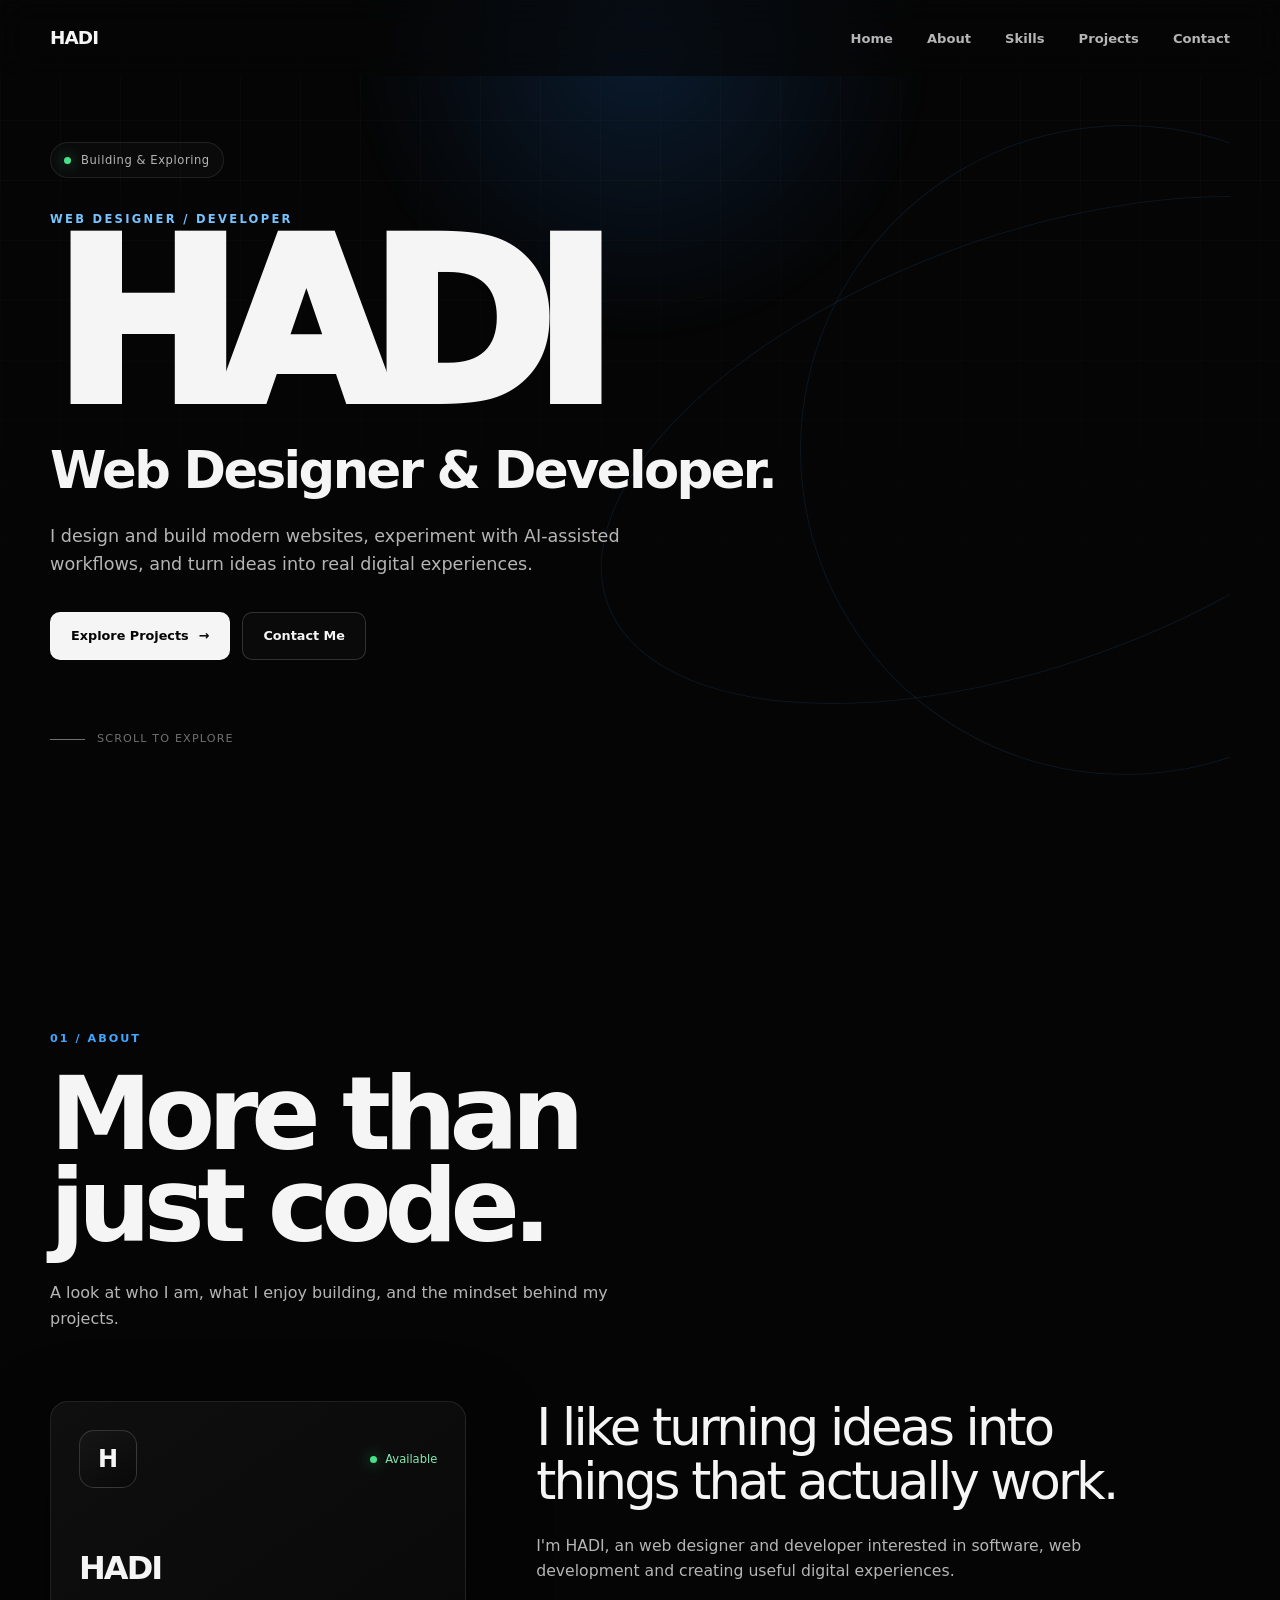
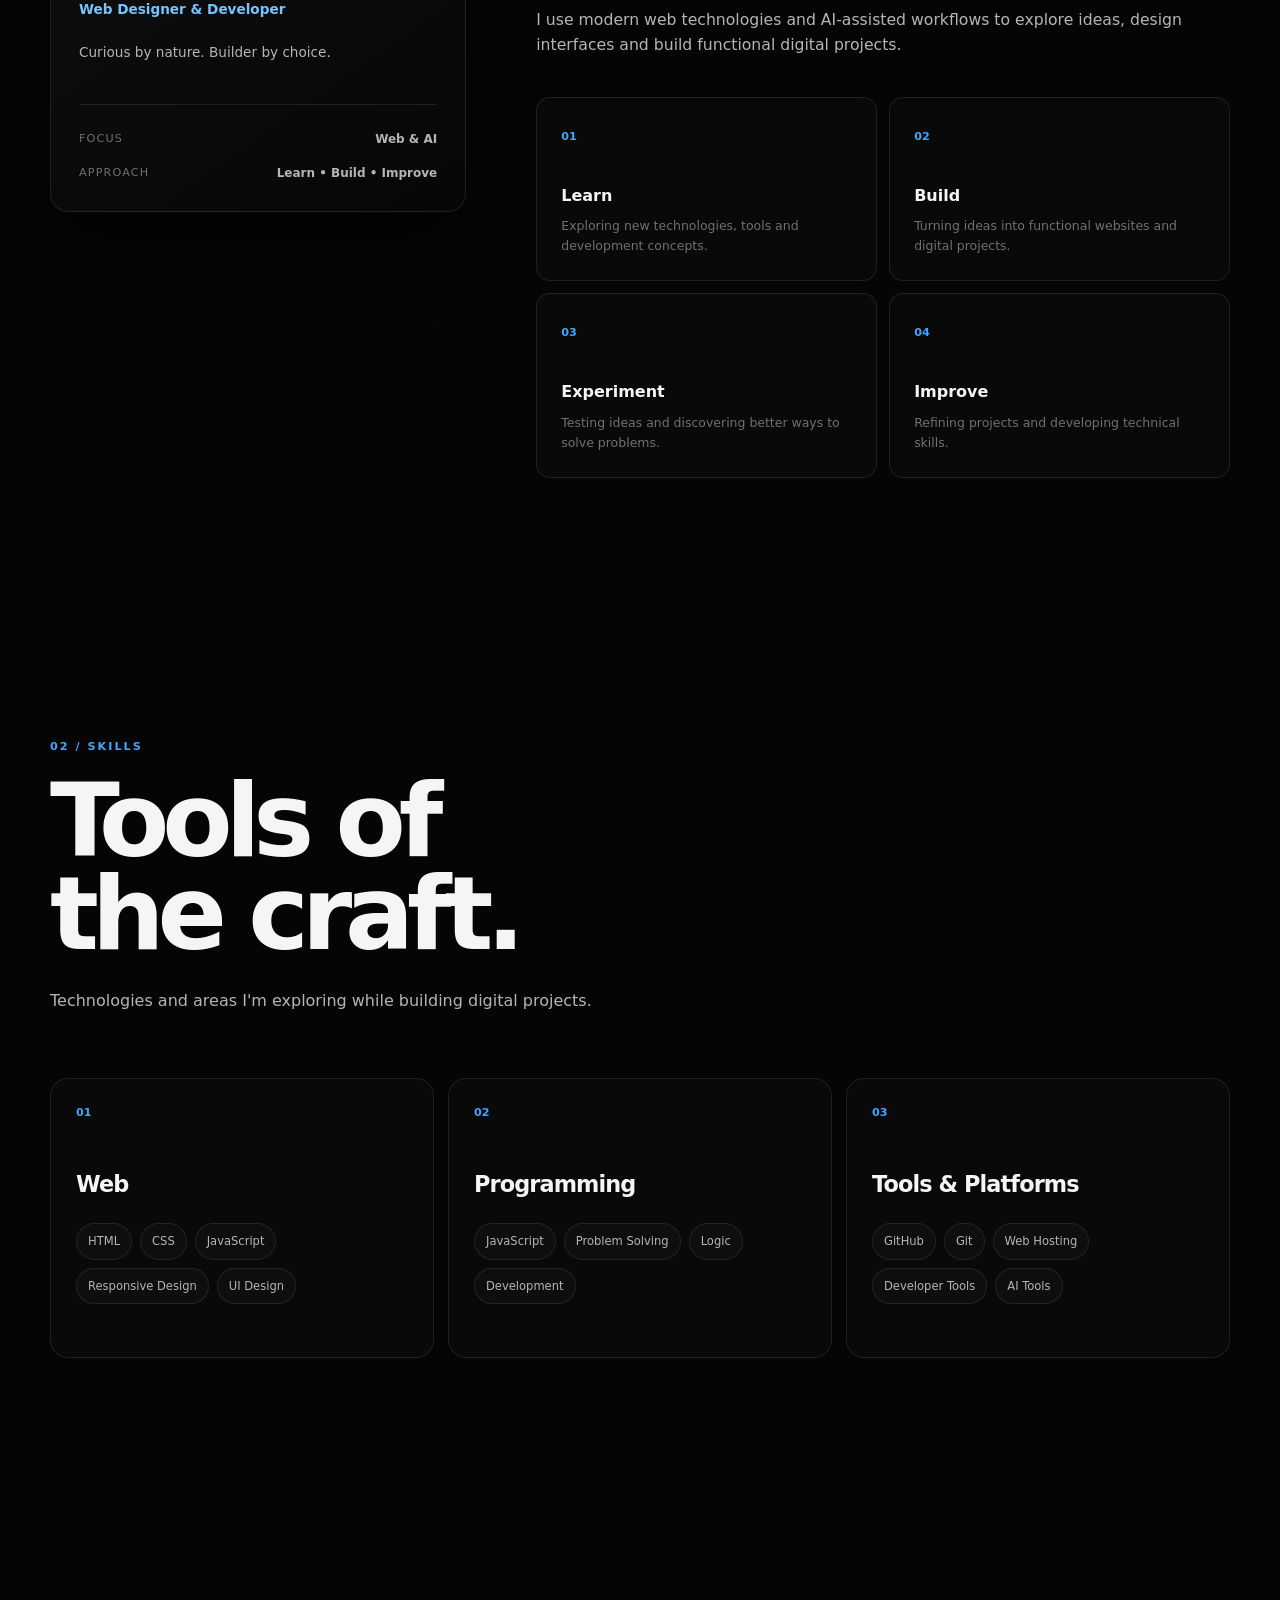
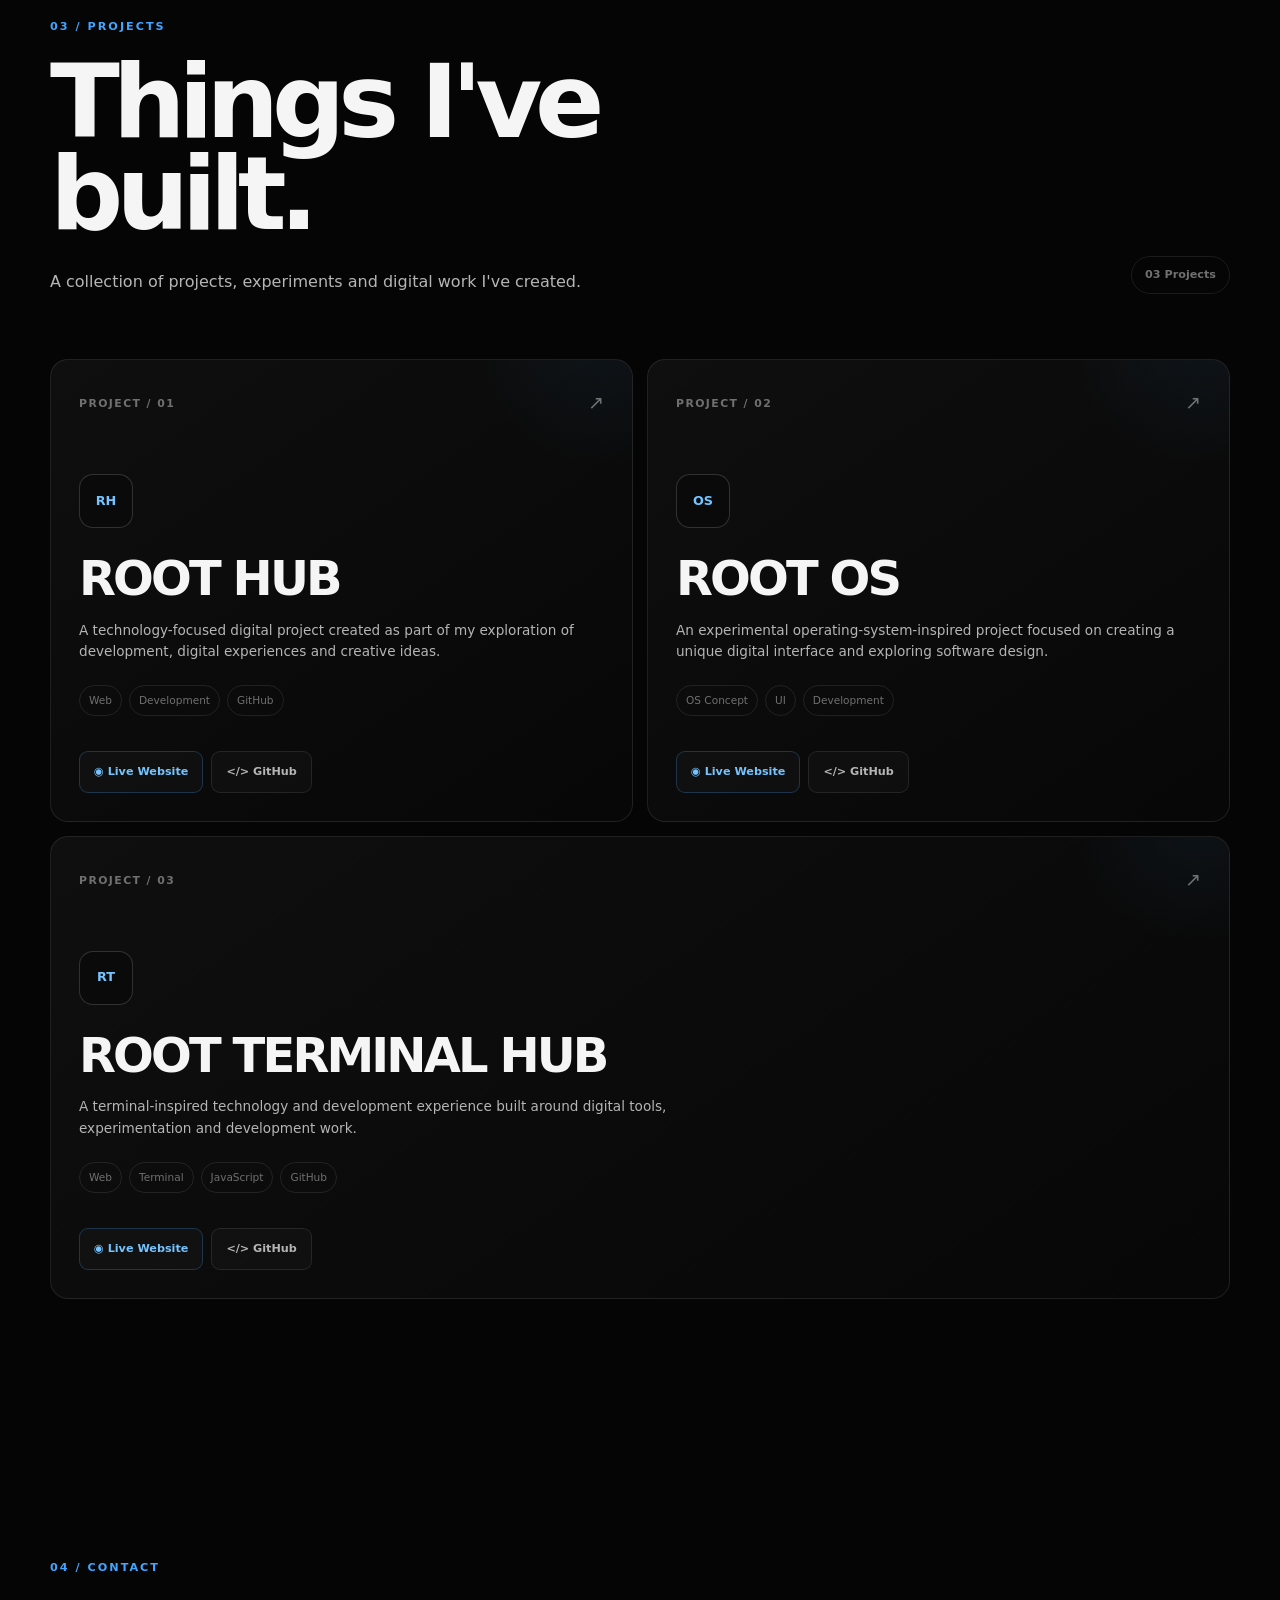
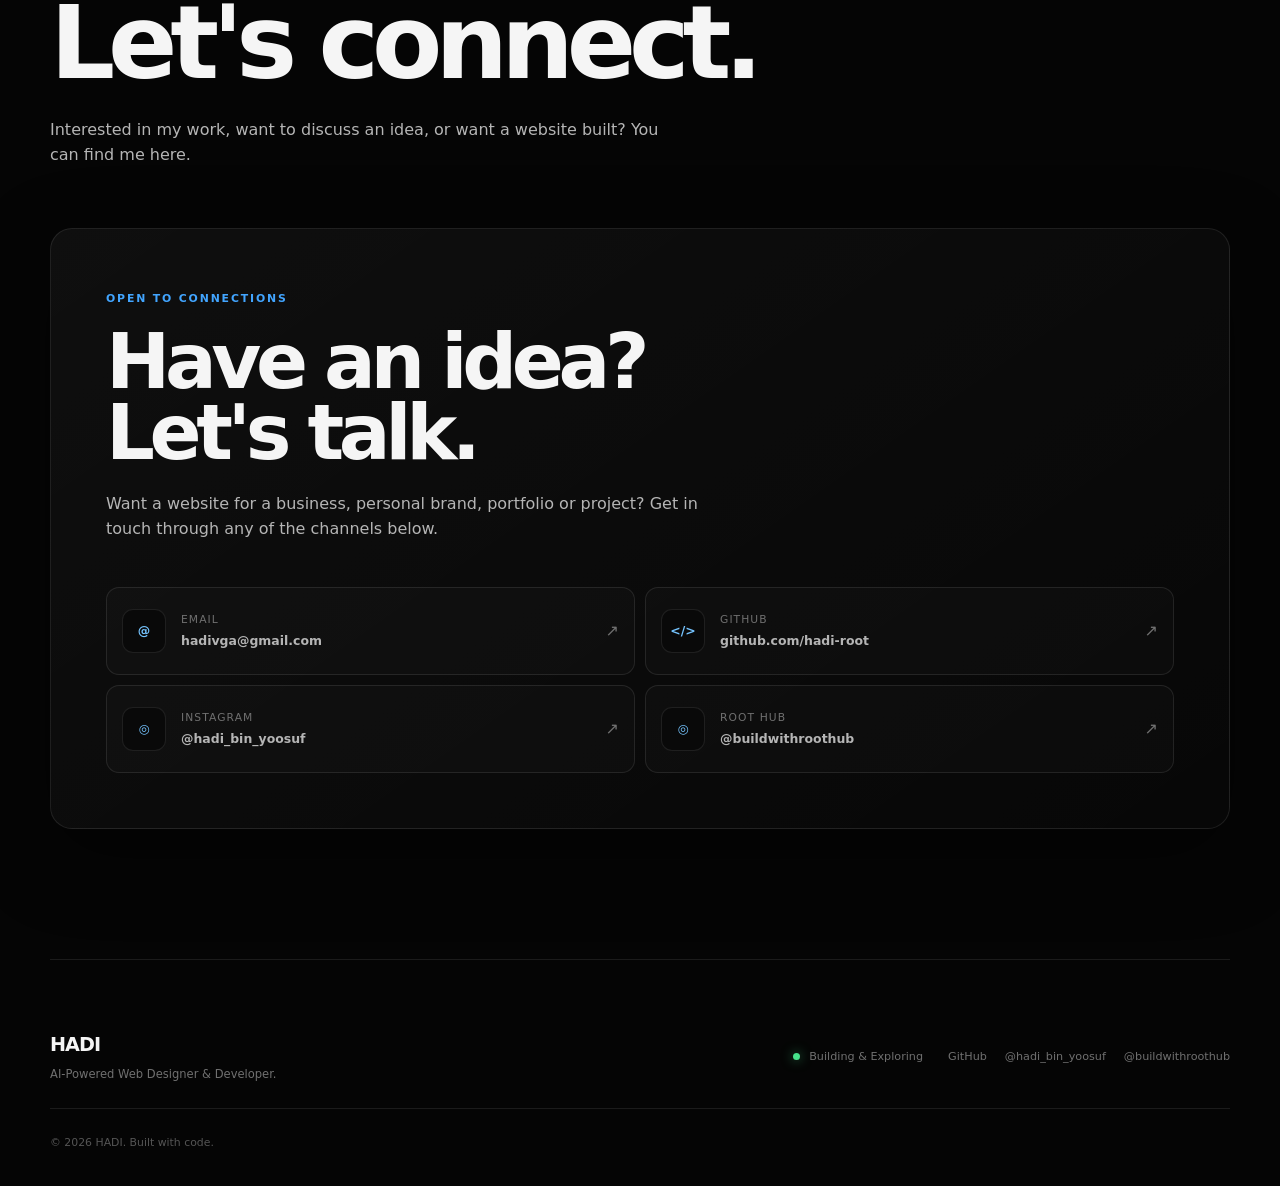
==== commit c21152e7: "Remove 'AI-Powered' from index.html Updated meta tags and text to remove 'AI-Powered' references." ====
--- a/index.html
+++ b/index.html
@@ -10,12 +10,12 @@
 
   <meta
     name="description"
-    content="HADI — AI-Powered Web Designer & Developer. Explore websites, digital projects, skills and creative work."
+    content="HADI — Web Designer & Developer. Explore websites, digital projects, skills and creative work."
   >
 
   <meta
     name="keywords"
-    content="HADI, AI Web Designer, Web Developer, Website Designer, Developer, ROOT HUB, ROOT OS, ROOT TERMINAL HUB"
+    content="HADI, Web Designer, Web Developer, Website Designer, Developer, ROOT HUB, ROOT OS, ROOT TERMINAL HUB"
   >
 
   <meta name="author" content="HADI">
@@ -23,12 +23,12 @@
 
   <meta
     property="og:title"
-    content="HADI — AI-Powered Web Designer & Developer"
+    content="HADI — Web Designer & Developer"
   >
 
   <meta
     property="og:description"
-    content="AI-Powered Web Designer & Developer. Building modern digital experiences."
+    content="Web Designer & Developer. Building modern digital experiences."
   >
 
   <meta property="og:type" content="website">
@@ -38,7 +38,7 @@
     content="index, follow"
   >
 
-  <title>HADI — AI-Powered Web Designer & Developer</title>
+  <title>HADI — Web Designer & Developer</title>
 
   <link rel="stylesheet" href="style.css">
 </head>
@@ -61,7 +61,7 @@
       </div>
 
       <div class="loader-subtitle">
-        AI WEB DESIGNER • DEVELOPER
+        WEB DESIGNER • DEVELOPER
       </div>
 
       <div class="loader-line"></div>
@@ -177,7 +177,7 @@
 
 
         <p class="hero-small">
-          AI WEB DESIGNER / DEVELOPER
+          WEB DESIGNER / DEVELOPER
         </p>
 
 
@@ -187,7 +187,7 @@
 
 
         <h2>
-          AI-Powered Web Designer & Developer.
+          Web Designer & Developer.
         </h2>
 
 
@@ -286,7 +286,7 @@
 
 
           <div class="profile-role">
-            AI Web Designer & Developer
+            Web Designer & Developer
           </div>
 
 
@@ -338,7 +338,7 @@
 
 
           <p class="about-text reveal">
-            I'm HADI, an AI-powered web designer
+            I'm HADI, an web designer
             and developer interested in software,
             web development and creating useful
             digital experiences.
--- a/style.css
+++ b/style.css
@@ -1,48 +1,2005 @@
 /* =========================================================
-   ANIMATION & 3D HARDWARE ACCELERATION UPGRADES
+   HADI PORTFOLIO
+   Main stylesheet
 ========================================================= */
 
-/* Enables smooth 3D tilting for interactive cards */
-.project-card, 
-.about-card, 
-.skill-category, 
+:root {
+  --bg: #050505;
+  --bg-soft: #090909;
+  --surface: #0d0d0d;
+  --surface-2: #111111;
+  --border: rgba(255, 255, 255, 0.09);
+  --border-strong: rgba(255, 255, 255, 0.16);
+
+  --text: #f5f5f5;
+  --text-soft: #b5b5b5;
+  --text-muted: #707070;
+
+  --accent: #42a5ff;
+  --accent-bright: #75c4ff;
+  --accent-dark: #1674c7;
+
+  --max-width: 1180px;
+  --nav-height: 76px;
+
+  --radius: 18px;
+
+  --shadow:
+    0 25px 80px rgba(0, 0, 0, 0.45);
+
+  --transition:
+    0.3s cubic-bezier(0.22, 1, 0.36, 1);
+}
+
+
+/* =========================================================
+   RESET
+========================================================= */
+
+* {
+  margin: 0;
+  padding: 0;
+  box-sizing: border-box;
+}
+
+
+html {
+  scroll-behavior: smooth;
+}
+
+
+body {
+  min-height: 100vh;
+  background: var(--bg);
+  color: var(--text);
+
+  font-family:
+    Inter,
+    ui-sans-serif,
+    system-ui,
+    -apple-system,
+    BlinkMacSystemFont,
+    "Segoe UI",
+    sans-serif;
+
+  line-height: 1.6;
+  overflow-x: hidden;
+}
+
+
+body.loading {
+  overflow: hidden;
+}
+
+
+a {
+  color: inherit;
+  text-decoration: none;
+}
+
+
+button {
+  font: inherit;
+}
+
+
+::selection {
+  background: var(--accent);
+  color: #ffffff;
+}
+
+
+/* =========================================================
+   SCROLLBAR
+========================================================= */
+
+::-webkit-scrollbar {
+  width: 8px;
+}
+
+
+::-webkit-scrollbar-track {
+  background: #050505;
+}
+
+
+::-webkit-scrollbar-thumb {
+  background: #242424;
+  border-radius: 999px;
+}
+
+
+::-webkit-scrollbar-thumb:hover {
+  background: var(--accent-dark);
+}
+
+
+/* =========================================================
+   LOADER
+========================================================= */
+
+#loader {
+  position: fixed;
+  inset: 0;
+  z-index: 9999;
+
+  display: flex;
+  align-items: center;
+  justify-content: center;
+
+  background: #050505;
+
+  transition:
+    opacity 0.7s ease,
+    visibility 0.7s ease;
+}
+
+
+#loader.loaded {
+  opacity: 0;
+  visibility: hidden;
+}
+
+
+.loader-content {
+  width: min(420px, 80%);
+  text-align: center;
+}
+
+
+.loader-logo {
+  font-size: clamp(3rem, 10vw, 6rem);
+  font-weight: 900;
+  letter-spacing: -0.08em;
+}
+
+
+.loader-subtitle {
+  margin-top: 8px;
+
+  color: var(--text-muted);
+
+  font-size: 0.72rem;
+  letter-spacing: 0.22em;
+  text-transform: uppercase;
+}
+
+
+.loader-line {
+  width: 100%;
+  height: 2px;
+
+  margin-top: 32px;
+
+  overflow: hidden;
+  background: #161616;
+}
+
+
+.loader-line::after {
+  content: "";
+
+  display: block;
+
+  width: 40%;
+  height: 100%;
+
+  background: var(--accent);
+
+  animation:
+    loaderProgress 1.5s
+    ease-in-out
+    infinite;
+}
+
+
+@keyframes loaderProgress {
+
+  0% {
+    transform: translateX(-130%);
+  }
+
+  100% {
+    transform: translateX(350%);
+  }
+
+}
+
+
+/* =========================================================
+   BACKGROUND
+========================================================= */
+
+.background-glow {
+  position: fixed;
+  z-index: -3;
+
+  width: 600px;
+  height: 600px;
+
+  top: -250px;
+  left: 50%;
+
+  transform: translateX(-50%);
+
+  background:
+    radial-gradient(
+      circle,
+      rgba(40, 137, 255, 0.16),
+      transparent 68%
+    );
+
+  filter: blur(10px);
+
+  pointer-events: none;
+}
+
+
+.grid-background {
+  position: fixed;
+  inset: 0;
+  z-index: -4;
+
+  background-image:
+    linear-gradient(
+      rgba(255, 255, 255, 0.025) 1px,
+      transparent 1px
+    ),
+    linear-gradient(
+      90deg,
+      rgba(255, 255, 255, 0.025) 1px,
+      transparent 1px
+    );
+
+  background-size: 60px 60px;
+
+  mask-image:
+    linear-gradient(
+      to bottom,
+      black,
+      transparent 85%
+    );
+
+  pointer-events: none;
+}
+
+
+/* =========================================================
+   HEADER
+========================================================= */
+
+#header {
+  position: fixed;
+  z-index: 1000;
+
+  top: 0;
+  left: 0;
+  right: 0;
+
+  height: var(--nav-height);
+
+  border-bottom:
+    1px solid
+    transparent;
+
+  background:
+    rgba(5, 5, 5, 0.6);
+
+  backdrop-filter: blur(16px);
+
+  transition: var(--transition);
+}
+
+
+#header.scrolled {
+  background:
+    rgba(5, 5, 5, 0.9);
+
+  border-bottom-color:
+    var(--border);
+}
+
+
+.nav {
+  width: min(
+    calc(100% - 40px),
+    var(--max-width)
+  );
+
+  height: 100%;
+
+  margin: auto;
+
+  display: flex;
+  align-items: center;
+  justify-content: space-between;
+}
+
+
+.logo {
+  font-size: 1.15rem;
+  font-weight: 900;
+
+  letter-spacing: -0.05em;
+
+  transition: var(--transition);
+}
+
+
+.logo:hover {
+  color: var(--accent-bright);
+}
+
+
+.nav-links {
+  display: flex;
+  align-items: center;
+
+  gap: 34px;
+
+  list-style: none;
+}
+
+
+.nav-links a {
+  position: relative;
+
+  color: var(--text-soft);
+
+  font-size: 0.82rem;
+  font-weight: 600;
+
+  transition: var(--transition);
+}
+
+
+.nav-links a::after {
+  content: "";
+
+  position: absolute;
+
+  left: 0;
+  bottom: -8px;
+
+  width: 0;
+  height: 1px;
+
+  background: var(--accent);
+
+  transition: var(--transition);
+}
+
+
+.nav-links a:hover {
+  color: var(--text);
+}
+
+
+.nav-links a:hover::after {
+  width: 100%;
+}
+
+
+.menu-btn {
+  display: none;
+
+  border: 0;
+  background: transparent;
+
+  color: var(--text);
+
+  font-size: 1.5rem;
+
+  cursor: pointer;
+}
+
+
+/* =========================================================
+   GENERAL SECTIONS
+========================================================= */
+
+section {
+  width: min(
+    calc(100% - 40px),
+    var(--max-width)
+  );
+
+  margin: auto;
+
+  padding:
+    130px 0;
+}
+
+
+.section-label {
+  margin-bottom: 20px;
+
+  color: var(--accent);
+
+  font-size: 0.7rem;
+  font-weight: 700;
+
+  letter-spacing: 0.18em;
+  text-transform: uppercase;
+}
+
+
+.section-title {
+  max-width: 850px;
+
+  font-size:
+    clamp(3rem, 8vw, 7rem);
+
+  line-height: 0.9;
+
+  letter-spacing: -0.07em;
+
+  font-weight: 850;
+}
+
+
+.section-description {
+  max-width: 620px;
+
+  margin-top: 28px;
+
+  color: var(--text-soft);
+
+  font-size: 1rem;
+}
+
+
+/* =========================================================
+   HERO
+========================================================= */
+
+.hero {
+  position: relative;
+
+  min-height: 100vh;
+
+  display: flex;
+  align-items: center;
+
+  padding-top: 120px;
+
+  overflow: hidden;
+}
+
+
+.hero-content {
+  position: relative;
+  z-index: 2;
+
+  width: 100%;
+}
+
+
+.hero-tag {
+  display: inline-flex;
+  align-items: center;
+
+  gap: 10px;
+
+  padding:
+    8px 13px;
+
+  border:
+    1px solid
+    var(--border);
+
+  border-radius: 999px;
+
+  background:
+    rgba(255, 255, 255, 0.025);
+
+  color: var(--text-soft);
+
+  font-size: 0.72rem;
+  letter-spacing: 0.05em;
+}
+
+
+.status-dot,
+.profile-status span {
+  width: 7px;
+  height: 7px;
+
+  border-radius: 50%;
+
+  background: #46e38b;
+
+  box-shadow:
+    0 0 15px
+    rgba(70, 227, 139, 0.7);
+}
+
+
+.hero-small {
+  margin-top: 32px;
+
+  color: var(--accent-bright);
+
+  font-size: 0.72rem;
+  font-weight: 700;
+
+  letter-spacing: 0.2em;
+}
+
+
+.hero h1 {
+  margin-top: 8px;
+
+  font-size:
+    clamp(5rem, 18vw, 14rem);
+
+  line-height: 0.8;
+
+  font-weight: 950;
+
+  letter-spacing: -0.1em;
+}
+
+
+.hero h2 {
+  max-width: 800px;
+
+  margin-top: 28px;
+
+  font-size:
+    clamp(1.5rem, 4vw, 3.2rem);
+
+  line-height: 1.05;
+
+  letter-spacing: -0.05em;
+}
+
+
+.hero-description {
+  max-width: 620px;
+
+  margin-top: 24px;
+
+  color: var(--text-soft);
+
+  font-size:
+    clamp(0.95rem, 2vw, 1.1rem);
+}
+
+
+.hero-buttons {
+  display: flex;
+  flex-wrap: wrap;
+
+  gap: 12px;
+
+  margin-top: 34px;
+}
+
+
+.btn {
+  min-height: 48px;
+
+  display: inline-flex;
+  align-items: center;
+  justify-content: center;
+
+  gap: 10px;
+
+  padding:
+    0 20px;
+
+  border:
+    1px solid
+    var(--border-strong);
+
+  border-radius: 10px;
+
+  font-size: 0.8rem;
+  font-weight: 700;
+
+  transition: var(--transition);
+}
+
+
+.btn-primary {
+  background: var(--text);
+  color: #050505;
+}
+
+
+.btn-primary:hover {
+  transform: translateY(-3px);
+
+  box-shadow:
+    0 15px 40px
+    rgba(255, 255, 255, 0.12);
+}
+
+
+.btn-secondary {
+  background:
+    rgba(255, 255, 255, 0.025);
+
+  color: var(--text);
+}
+
+
+.btn-secondary:hover {
+  border-color: var(--accent);
+
+  color: var(--accent-bright);
+
+  transform: translateY(-3px);
+}
+
+
+.hero-scroll {
+  display: flex;
+  align-items: center;
+
+  gap: 12px;
+
+  margin-top: 70px;
+
+  color: var(--text-muted);
+
+  font-size: 0.7rem;
+  letter-spacing: 0.1em;
+  text-transform: uppercase;
+}
+
+
+.hero-scroll span {
+  width: 35px;
+  height: 1px;
+
+  background: var(--text-muted);
+}
+
+
+/* =========================================================
+   HERO ORBITS
+========================================================= */
+
+.hero-orbit {
+  position: absolute;
+
+  border:
+    1px solid
+    rgba(66, 165, 255, 0.11);
+
+  border-radius: 50%;
+
+  pointer-events: none;
+}
+
+
+.orbit-one {
+  width: 650px;
+  height: 650px;
+
+  right: -220px;
+  top: 50%;
+
+  transform:
+    translateY(-50%)
+    rotate(15deg);
+}
+
+
+.orbit-two {
+  width: 900px;
+  height: 430px;
+
+  right: -250px;
+  top: 50%;
+
+  transform:
+    translateY(-50%)
+    rotate(-20deg);
+}
+
+
+.hero-orbit::after {
+  content: "";
+
+  position: absolute;
+
+  width: 8px;
+  height: 8px;
+
+  top: 15%;
+  right: 15%;
+
+  border-radius: 50%;
+
+  background: var(--accent);
+
+  box-shadow:
+    0 0 25px
+    var(--accent);
+
+  animation:
+    orbitPulse 3s
+    ease-in-out
+    infinite;
+}
+
+
+@keyframes orbitPulse {
+
+  0%,
+  100% {
+    opacity: 0.5;
+  }
+
+  50% {
+    opacity: 1;
+  }
+
+}
+
+
+/* =========================================================
+   ABOUT
+========================================================= */
+
+.about-grid {
+  display: grid;
+
+  grid-template-columns:
+    minmax(260px, 0.75fr)
+    minmax(0, 1.25fr);
+
+  gap: 70px;
+
+  margin-top: 70px;
+}
+
+
+.about-profile {
+  align-self: start;
+
+  padding: 28px;
+
+  border:
+    1px solid
+    var(--border);
+
+  border-radius: var(--radius);
+
+  background:
+    linear-gradient(
+      145deg,
+      rgba(255,255,255,0.045),
+      rgba(255,255,255,0.01)
+    );
+
+  box-shadow: var(--shadow);
+}
+
+
+.profile-top {
+  display: flex;
+  align-items: center;
+  justify-content: space-between;
+}
+
+
+.profile-symbol {
+  width: 58px;
+  height: 58px;
+
+  display: grid;
+  place-items: center;
+
+  border:
+    1px solid
+    var(--border-strong);
+
+  border-radius: 15px;
+
+  background:
+    linear-gradient(
+      145deg,
+      #161616,
+      #080808
+    );
+
+  font-size: 1.5rem;
+  font-weight: 900;
+}
+
+
+.profile-status {
+  display: flex;
+  align-items: center;
+
+  gap: 8px;
+
+  color: #86e8b1;
+
+  font-size: 0.72rem;
+}
+
+
+.profile-name {
+  margin-top: 55px;
+
+  font-size: 2rem;
+  font-weight: 850;
+
+  letter-spacing: -0.06em;
+}
+
+
+.profile-role {
+  margin-top: 4px;
+
+  color: var(--accent-bright);
+
+  font-size: 0.85rem;
+  font-weight: 600;
+}
+
+
+.profile-line {
+  margin-top: 22px;
+
+  color: var(--text-soft);
+
+  font-size: 0.85rem;
+}
+
+
+.profile-details {
+  display: grid;
+
+  gap: 15px;
+
+  margin-top: 40px;
+
+  padding-top: 25px;
+
+  border-top:
+    1px solid
+    var(--border);
+}
+
+
+.profile-details div {
+  display: flex;
+  justify-content: space-between;
+  gap: 20px;
+}
+
+
+.profile-details span {
+  color: var(--text-muted);
+
+  font-size: 0.7rem;
+  text-transform: uppercase;
+  letter-spacing: 0.1em;
+}
+
+
+.profile-details strong {
+  color: var(--text-soft);
+
+  font-size: 0.75rem;
+
+  text-align: right;
+}
+
+
+.about-intro {
+  max-width: 650px;
+
+  font-size:
+    clamp(1.8rem, 4vw, 3.2rem);
+
+  line-height: 1.05;
+
+  letter-spacing: -0.055em;
+}
+
+
+.about-text {
+  max-width: 650px;
+
+  margin-top: 24px;
+
+  color: var(--text-soft);
+
+  font-size: 0.98rem;
+}
+
+
+.about-cards {
+  display: grid;
+
+  grid-template-columns: repeat(2, 1fr);
+
+  gap: 12px;
+
+  margin-top: 40px;
+}
+
+
+.about-card {
+  position: relative;
+
+  padding: 24px;
+
+  min-height: 180px;
+
+  border:
+    1px solid
+    var(--border);
+
+  border-radius: 14px;
+
+  background:
+    rgba(255, 255, 255, 0.02);
+
+  transition: var(--transition);
+}
+
+
+.about-card:hover {
+  border-color:
+    rgba(66, 165, 255, 0.35);
+
+  background:
+    rgba(66, 165, 255, 0.035);
+
+  transform: translateY(-4px);
+}
+
+
+.card-number {
+  color: var(--accent);
+
+  font-size: 0.7rem;
+  font-weight: 800;
+}
+
+
+.about-card h3 {
+  margin-top: 35px;
+
+  font-size: 1rem;
+}
+
+
+.about-card p {
+  margin-top: 8px;
+
+  color: var(--text-muted);
+
+  font-size: 0.78rem;
+}
+
+
+/* =========================================================
+   SKILLS
+========================================================= */
+
+.skills-categories {
+  display: grid;
+
+  grid-template-columns:
+    repeat(3, 1fr);
+
+  gap: 14px;
+
+  margin-top: 65px;
+}
+
+
+.skill-category {
+  min-height: 280px;
+
+  padding: 25px;
+
+  border:
+    1px solid
+    var(--border);
+
+  border-radius: var(--radius);
+
+  background:
+    rgba(255,255,255,0.018);
+
+  transition: var(--transition);
+}
+
+
+.skill-category:hover {
+  border-color:
+    rgba(66, 165, 255, 0.28);
+
+  transform: translateY(-4px);
+}
+
+
+.skill-category-number {
+  color: var(--accent);
+
+  font-size: 0.7rem;
+  font-weight: 800;
+}
+
+
+.skill-category h3 {
+  margin-top: 45px;
+
+  font-size: 1.4rem;
+
+  letter-spacing: -0.04em;
+}
+
+
+.skills-wrapper {
+  display: flex;
+  flex-wrap: wrap;
+
+  gap: 8px;
+
+  margin-top: 20px;
+}
+
+
+.skill {
+  padding:
+    8px 11px;
+
+  border:
+    1px solid
+    var(--border);
+
+  border-radius: 999px;
+
+  background:
+    rgba(255,255,255,0.025);
+
+  color: var(--text-soft);
+
+  font-size: 0.72rem;
+
+  transition: var(--transition);
+}
+
+
+.skill:hover {
+  color: var(--accent-bright);
+
+  border-color:
+    rgba(66,165,255,0.4);
+}
+
+
+/* =========================================================
+   PROJECTS
+========================================================= */
+
+.projects-head {
+  display: flex;
+  align-items: flex-end;
+  justify-content: space-between;
+
+  gap: 30px;
+}
+
+
+.projects-count {
+  flex-shrink: 0;
+
+  padding:
+    9px 13px;
+
+  border:
+    1px solid
+    var(--border);
+
+  border-radius: 999px;
+
+  color: var(--text-muted);
+
+  font-size: 0.7rem;
+  font-weight: 700;
+}
+
+
+.projects-grid {
+  display: grid;
+
+  grid-template-columns:
+    repeat(2, minmax(0, 1fr));
+
+  gap: 14px;
+
+  margin-top: 65px;
+}
+
+
+.project-card {
+  position: relative;
+
+  min-height: 460px;
+
+  display: flex;
+  flex-direction: column;
+  justify-content: space-between;
+
+  padding: 28px;
+
+  overflow: hidden;
+
+  border:
+    1px solid
+    var(--border);
+
+  border-radius: var(--radius);
+
+  background:
+    linear-gradient(
+      145deg,
+      rgba(255,255,255,0.045),
+      rgba(255,255,255,0.012)
+    );
+
+  transition:
+    transform 0.4s ease,
+    border-color 0.4s ease,
+    background 0.4s ease;
+}
+
+
+.project-card:hover {
+  transform: translateY(-7px);
+
+  border-color:
+    rgba(66, 165, 255, 0.35);
+
+  background:
+    linear-gradient(
+      145deg,
+      rgba(66,165,255,0.055),
+      rgba(255,255,255,0.012)
+    );
+}
+
+
+.project-wide {
+  grid-column: 1 / -1;
+}
+
+
+.project-glow {
+  position: absolute;
+
+  width: 260px;
+  height: 260px;
+
+  top: -150px;
+  right: -100px;
+
+  border-radius: 50%;
+
+  background:
+    radial-gradient(
+      circle,
+      rgba(66,165,255,0.15),
+      transparent 70%
+    );
+
+  opacity: 0.4;
+
+  transition: var(--transition);
+}
+
+
+.project-card:hover .project-glow {
+  opacity: 1;
+
+  transform:
+    scale(1.3);
+}
+
+
+.project-top {
+  display: flex;
+  align-items: center;
+  justify-content: space-between;
+}
+
+
+.project-number {
+  color: var(--text-muted);
+
+  font-size: 0.68rem;
+  font-weight: 700;
+
+  letter-spacing: 0.13em;
+}
+
+
+.project-arrow {
+  color: var(--text-muted);
+
+  font-size: 1.2rem;
+
+  transition: var(--transition);
+}
+
+
+.project-card:hover .project-arrow {
+  color: var(--accent);
+
+  transform:
+    translate(3px, -3px);
+}
+
+
+.project-content {
+  position: relative;
+  z-index: 1;
+
+  margin-top: 55px;
+}
+
+
+.project-icon {
+  width: 54px;
+  height: 54px;
+
+  display: grid;
+  place-items: center;
+
+  border:
+    1px solid
+    var(--border-strong);
+
+  border-radius: 14px;
+
+  background:
+    #0a0a0a;
+
+  color: var(--accent-bright);
+
+  font-size: 0.8rem;
+  font-weight: 900;
+}
+
+
+.project-title {
+  margin-top: 28px;
+
+  font-size:
+    clamp(1.8rem, 4vw, 3rem);
+
+  line-height: 0.95;
+
+  letter-spacing: -0.06em;
+}
+
+
+.project-description {
+  max-width: 650px;
+
+  margin-top: 18px;
+
+  color: var(--text-soft);
+
+  font-size: 0.85rem;
+}
+
+
+.project-tags {
+  display: flex;
+  flex-wrap: wrap;
+
+  gap: 7px;
+
+  margin-top: 22px;
+}
+
+
+.project-tag {
+  padding:
+    6px 9px;
+
+  border:
+    1px solid
+    var(--border);
+
+  border-radius: 999px;
+
+  color: var(--text-muted);
+
+  font-size: 0.66rem;
+}
+
+
+.project-actions {
+  position: relative;
+  z-index: 2;
+
+  display: flex;
+  flex-wrap: wrap;
+
+  gap: 8px;
+
+  margin-top: 35px;
+}
+
+
+.project-btn {
+  display: inline-flex;
+  align-items: center;
+  justify-content: center;
+
+  min-height: 42px;
+
+  padding:
+    0 14px;
+
+  border:
+    1px solid
+    var(--border);
+
+  border-radius: 9px;
+
+  background:
+    rgba(255,255,255,0.025);
+
+  color: var(--text-soft);
+
+  font-size: 0.7rem;
+  font-weight: 700;
+
+  transition: var(--transition);
+}
+
+
+.project-btn:hover {
+  color: var(--text);
+
+  border-color:
+    var(--border-strong);
+
+  transform: translateY(-2px);
+}
+
+
+.project-btn.live {
+  color: var(--accent-bright);
+
+  border-color:
+    rgba(66,165,255,0.25);
+}
+
+
+.project-btn.live:hover {
+  background:
+    rgba(66,165,255,0.08);
+}
+
+
+/* =========================================================
+   CONTACT
+========================================================= */
+
+.contact-box {
+  margin-top: 60px;
+
+  padding: clamp(25px, 5vw, 55px);
+
+  border:
+    1px solid
+    var(--border);
+
+  border-radius: 22px;
+
+  background:
+    linear-gradient(
+      145deg,
+      rgba(255,255,255,0.045),
+      rgba(255,255,255,0.012)
+    );
+
+  box-shadow: var(--shadow);
+}
+
+
+.contact-heading {
+  max-width: 700px;
+}
+
+
+.contact-kicker {
+  color: var(--accent);
+
+  font-size: 0.68rem;
+  font-weight: 800;
+
+  letter-spacing: 0.17em;
+}
+
+
+.contact-heading h3 {
+  margin-top: 18px;
+
+  font-size:
+    clamp(2.5rem, 6vw, 5rem);
+
+  line-height: 0.92;
+
+  letter-spacing: -0.07em;
+}
+
+
+.contact-heading p {
+  max-width: 600px;
+
+  margin-top: 22px;
+
+  color: var(--text-soft);
+}
+
+
+.contact-grid {
+  display: grid;
+
+  grid-template-columns:
+    repeat(2, minmax(0, 1fr));
+
+  gap: 10px;
+
+  margin-top: 45px;
+}
+
+
 .contact-card {
-  transform-style: preserve-3d;
-  will-change: transform;
-  backface-visibility: hidden;
-}
-
-/* Staggered Scroll-Reveal Animation */
+  min-height: 88px;
+
+  display: flex;
+  align-items: center;
+
+  gap: 15px;
+
+  padding: 15px;
+
+  border:
+    1px solid
+    var(--border);
+
+  border-radius: 13px;
+
+  background:
+    rgba(255,255,255,0.018);
+
+  transition: var(--transition);
+}
+
+
+.contact-card:hover {
+  border-color:
+    rgba(66,165,255,0.35);
+
+  background:
+    rgba(66,165,255,0.04);
+
+  transform: translateY(-3px);
+}
+
+
+.contact-icon {
+  width: 44px;
+  height: 44px;
+
+  flex-shrink: 0;
+
+  display: grid;
+  place-items: center;
+
+  border:
+    1px solid
+    var(--border);
+
+  border-radius: 11px;
+
+  background: #090909;
+
+  color: var(--accent-bright);
+
+  font-size: 0.78rem;
+  font-weight: 800;
+}
+
+
+.contact-info {
+  min-width: 0;
+
+  display: flex;
+  flex-direction: column;
+}
+
+
+.contact-info span {
+  color: var(--text-muted);
+
+  font-size: 0.67rem;
+  text-transform: uppercase;
+
+  letter-spacing: 0.1em;
+}
+
+
+.contact-info strong {
+  margin-top: 3px;
+
+  color: var(--text-soft);
+
+  font-size: 0.78rem;
+
+  overflow: hidden;
+  text-overflow: ellipsis;
+  white-space: nowrap;
+}
+
+
+.contact-arrow {
+  margin-left: auto;
+
+  color: var(--text-muted);
+
+  transition: var(--transition);
+}
+
+
+.contact-card:hover .contact-arrow {
+  color: var(--accent);
+
+  transform:
+    translate(3px, -3px);
+}
+
+
+/* =========================================================
+   FOOTER
+========================================================= */
+
+footer {
+  width: min(
+    calc(100% - 40px),
+    var(--max-width)
+  );
+
+  margin: auto;
+
+  padding:
+    70px 0
+    35px;
+
+  border-top:
+    1px solid
+    var(--border);
+
+  display: grid;
+
+  grid-template-columns:
+    1fr
+    auto
+    auto;
+
+  align-items: center;
+
+  gap: 25px;
+}
+
+
+.footer-logo {
+  font-size: 1.2rem;
+  font-weight: 900;
+
+  letter-spacing: -0.05em;
+}
+
+
+.footer-main p {
+  margin-top: 4px;
+
+  color: var(--text-muted);
+
+  font-size: 0.72rem;
+}
+
+
+.footer-status {
+  display: flex;
+  align-items: center;
+
+  gap: 9px;
+
+  color: var(--text-muted);
+
+  font-size: 0.7rem;
+}
+
+
+.footer-status-dot {
+  width: 7px;
+  height: 7px;
+
+  border-radius: 50%;
+
+  background: #46e38b;
+
+  box-shadow:
+    0 0 12px
+    rgba(70,227,139,0.6);
+}
+
+
+.footer-links {
+  display: flex;
+  flex-wrap: wrap;
+
+  gap: 18px;
+}
+
+
+.footer-links a {
+  color: var(--text-muted);
+
+  font-size: 0.7rem;
+
+  transition: var(--transition);
+}
+
+
+.footer-links a:hover {
+  color: var(--accent-bright);
+}
+
+
+.footer-bottom {
+  grid-column: 1 / -1;
+
+  padding-top: 25px;
+
+  border-top:
+    1px solid
+    var(--border);
+
+  color: #555;
+
+  font-size: 0.68rem;
+}
+
+
+/* =========================================================
+   REVEAL ANIMATION
+========================================================= */
+
 .reveal {
   opacity: 0;
-  transform: translateY(40px);
-  transition: 
-    opacity 0.9s cubic-bezier(0.16, 1, 0.3, 1), 
-    transform 0.9s cubic-bezier(0.16, 1, 0.3, 1);
-  will-change: opacity, transform;
-}
+
+  transform:
+    translateY(25px);
+
+  transition:
+    opacity 0.8s ease,
+    transform 0.8s
+    cubic-bezier(0.22, 1, 0.36, 1);
+}
+
 
 .reveal.visible {
   opacity: 1;
-  transform: translateY(0);
-}
-
-/* Typing Effect Cursor Accent */
-.hero h2 span::after {
-  content: "|";
-  opacity: 1;
-  animation: cursorBlink 0.8s infinite;
-  margin-left: 2px;
-  color: #fff;
-}
-
-@keyframes cursorBlink {
-  0%, 100% { opacity: 1; }
-  50% { opacity: 0; }
-}
-
-/* Dynamic Particle Canvas Styling */
-#particle-canvas {
-  opacity: 0.85;
-  transition: opacity 0.5s ease;
-}
+
+  transform:
+    translateY(0);
+}
+
+
+/* =========================================================
+   FOCUS ACCESSIBILITY
+========================================================= */
+
+a:focus-visible,
+button:focus-visible {
+  outline:
+    2px solid
+    var(--accent);
+
+  outline-offset: 4px;
+}
+
+
+/* =========================================================
+   REDUCED MOTION
+========================================================= */
+
+@media (
+  prefers-reduced-motion: reduce
+) {
+
+  *,
+  *::before,
+  *::after {
+    scroll-behavior: auto !important;
+
+    animation-duration:
+      0.01ms !important;
+
+    animation-iteration-count:
+      1 !important;
+
+    transition-duration:
+      0.01ms !important;
+  }
+
+}
+
+
+/* =========================================================
+   TABLET
+========================================================= */
+
+@media (max-width: 900px) {
+
+  .about-grid {
+    grid-template-columns: 1fr;
+
+    gap: 40px;
+  }
+
+
+  .skills-categories {
+    grid-template-columns: 1fr;
+  }
+
+
+  .project-wide {
+    grid-column: auto;
+  }
+
+
+  .projects-grid {
+    grid-template-columns: 1fr;
+  }
+
+
+  footer {
+    grid-template-columns: 1fr;
+  }
+
+
+  .footer-status {
+    justify-self: start;
+  }
+
+}
+
+
+/* =========================================================
+   MOBILE NAV
+========================================================= */
+
+@media (max-width: 700px) {
+
+  :root {
+    --nav-height: 68px;
+  }
+
+
+  .nav {
+    width: calc(100% - 28px);
+  }
+
+
+  .menu-btn {
+    display: block;
+  }
+
+
+  .nav-links {
+    position: absolute;
+
+    top: calc(
+      var(--nav-height) + 8px
+    );
+
+    left: 14px;
+    right: 14px;
+
+    padding: 10px;
+
+    display: flex;
+    flex-direction: column;
+    align-items: stretch;
+
+    gap: 2px;
+
+    border:
+      1px solid
+      var(--border);
+
+    border-radius: 14px;
+
+    background:
+      rgba(8,8,8,0.96);
+
+    backdrop-filter: blur(20px);
+
+    box-shadow: var(--shadow);
+
+    opacity: 0;
+    visibility: hidden;
+
+    transform:
+      translateY(-10px);
+
+    transition: var(--transition);
+  }
+
+
+  .nav-links.open {
+    opacity: 1;
+    visibility: visible;
+
+    transform:
+      translateY(0);
+  }
+
+
+  .nav-links a {
+    display: block;
+
+    padding: 13px;
+
+    border-radius: 9px;
+  }
+
+
+  .nav-links a:hover {
+    background:
+      rgba(255,255,255,0.04);
+  }
+
+
+  .nav-links a::after {
+    display: none;
+  }
+
+
+  section {
+    width: calc(100% - 28px);
+
+    padding:
+      90px 0;
+  }
+
+
+  .hero {
+    min-height:
+      100svh;
+
+    padding-top: 100px;
+  }
+
+
+  .hero h1 {
+    font-size:
+      clamp(4.5rem, 24vw, 8rem);
+  }
+
+
+  .hero-orbit {
+    opacity: 0.55;
+  }
+
+
+  .orbit-one {
+    width: 450px;
+    height: 450px;
+
+    right: -250px;
+  }
+
+
+  .orbit-two {
+    width: 600px;
+    height: 300px;
+
+    right: -300px;
+  }
+
+
+  .section-title {
+    font-size:
+      clamp(3rem, 17vw, 5.5rem);
+  }
+
+
+  .about-cards {
+    grid-template-columns: 1fr;
+  }
+
+
+  .projects-head {
+    align-items: flex-start;
+    flex-direction: column;
+  }
+
+
+  .project-card {
+    min-height: 420px;
+  }
+
+
+  .contact-grid {
+    grid-template-columns: 1fr;
+  }
+
+
+  footer {
+    width: calc(100% - 28px);
+  }
+
+
+  .footer-links {
+    flex-direction: column;
+    gap: 10px;
+  }
+
+}
+
+
+/* =========================================================
+   SMALL MOBILE
+========================================================= */
+
+@media (max-width: 420px) {
+
+  .hero-buttons {
+    flex-direction: column;
+  }
+
+
+  .btn {
+    width: 100%;
+  }
+
+
+  .profile-details div {
+    flex-direction: column;
+
+    gap: 4px;
+  }
+
+
+  .profile-details strong {
+    text-align: left;
+  }
+
+
+  .project-actions {
+    flex-direction: column;
+  }
+
+
+  .project-btn {
+    width: 100%;
+  }
+
+
+  .contact-box {
+    padding: 22px 16px;
+  }
+
+}
